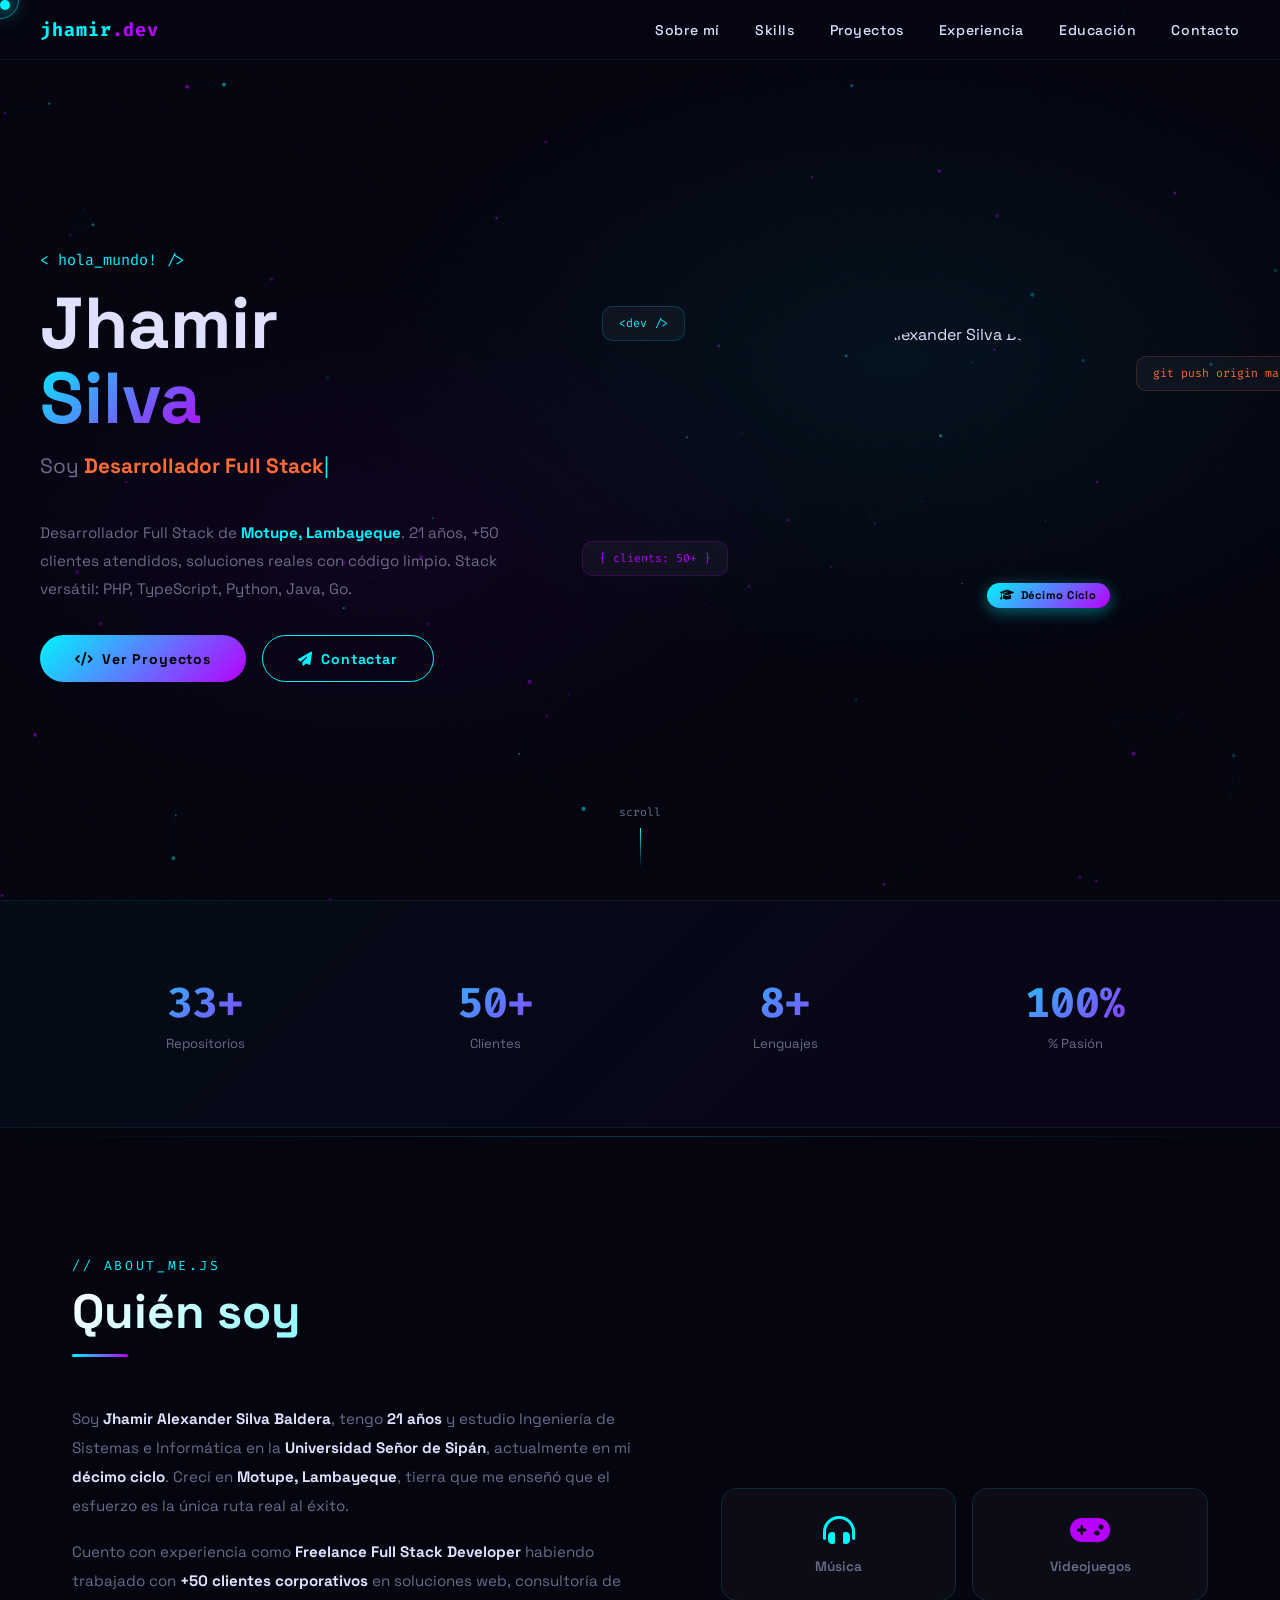
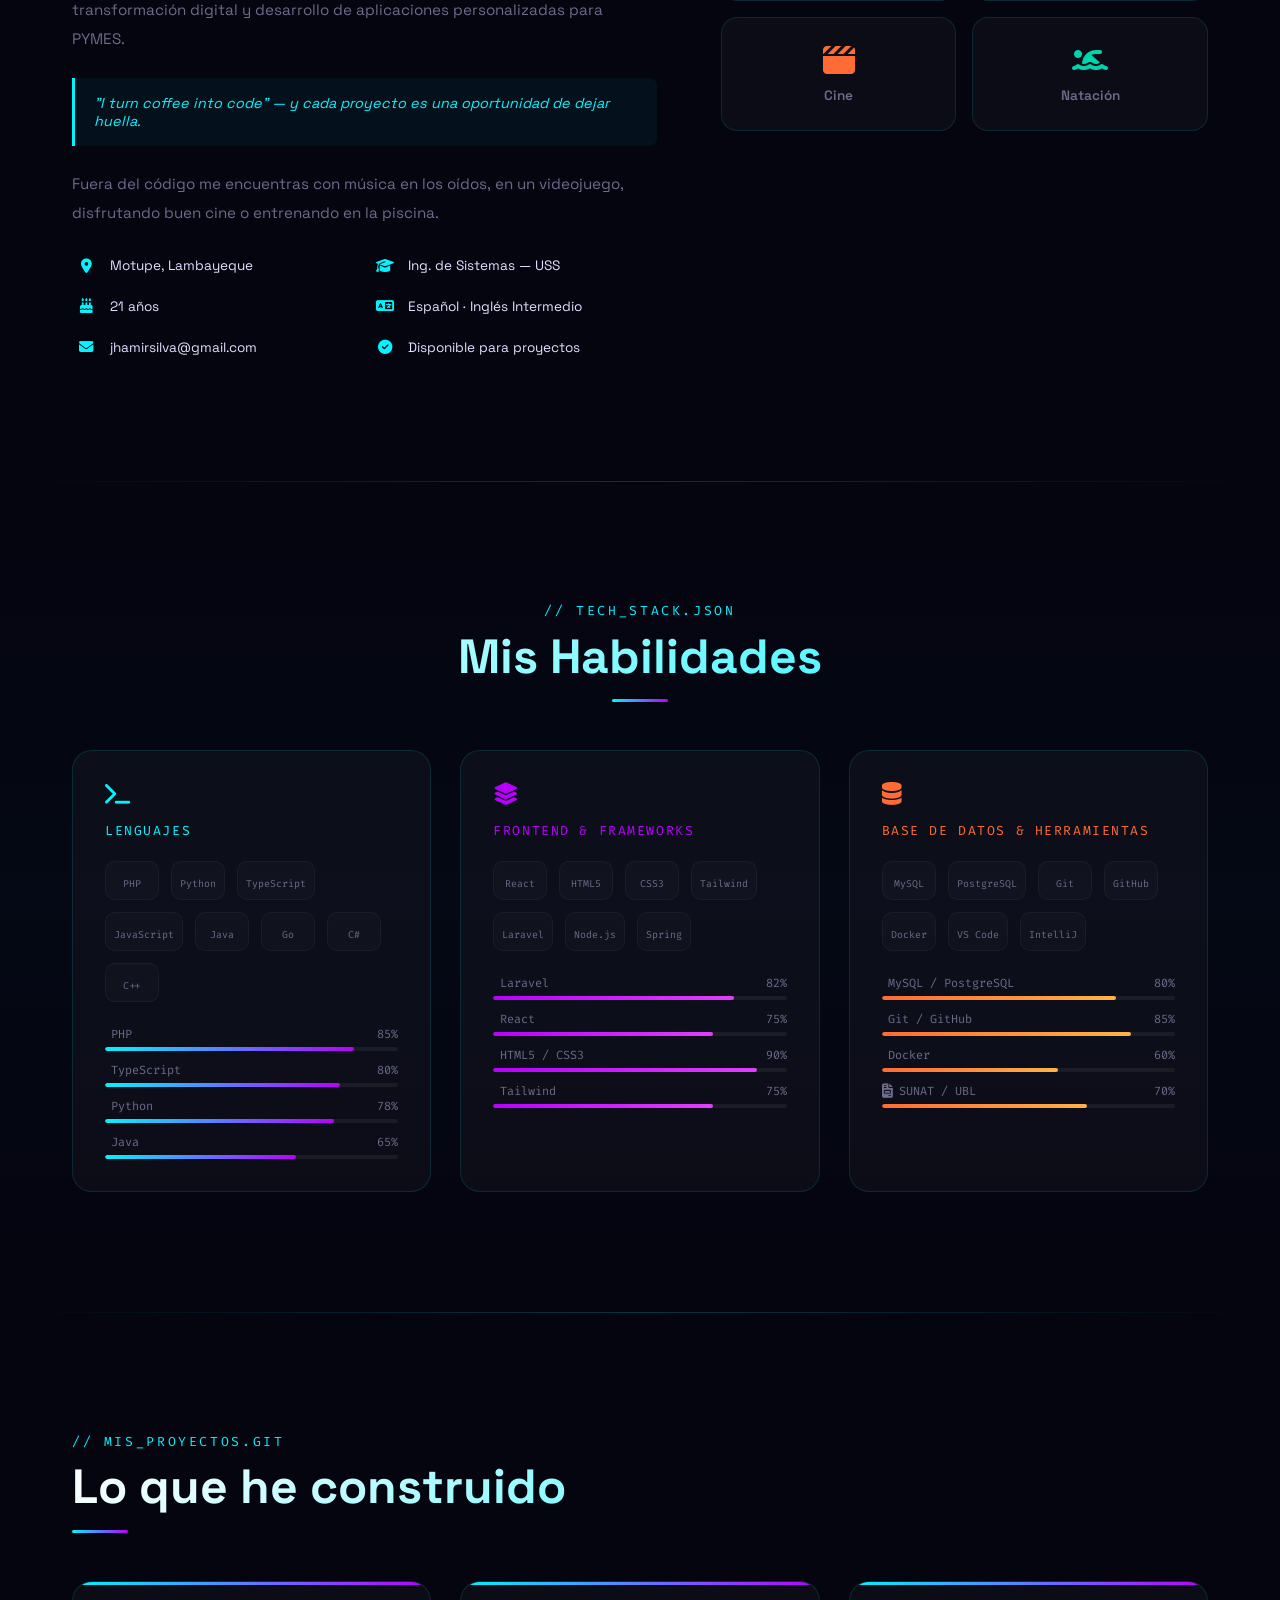
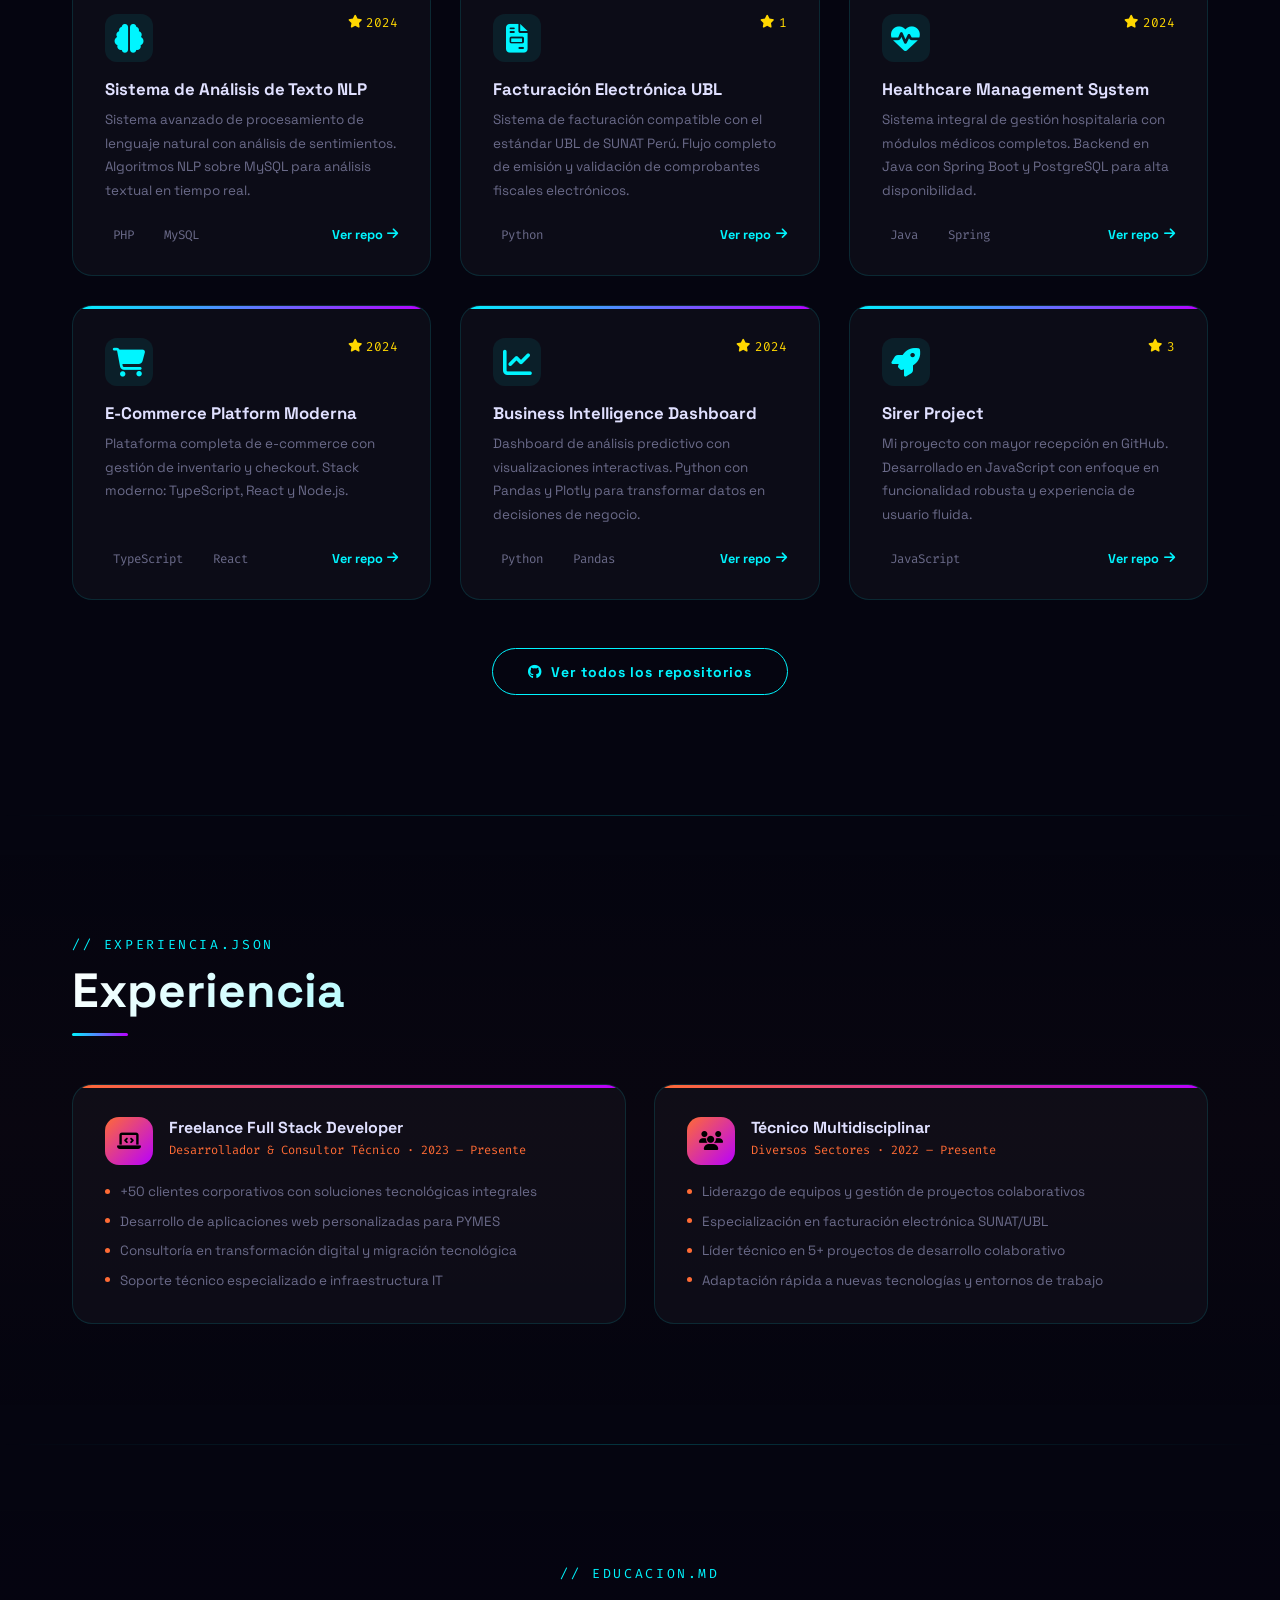
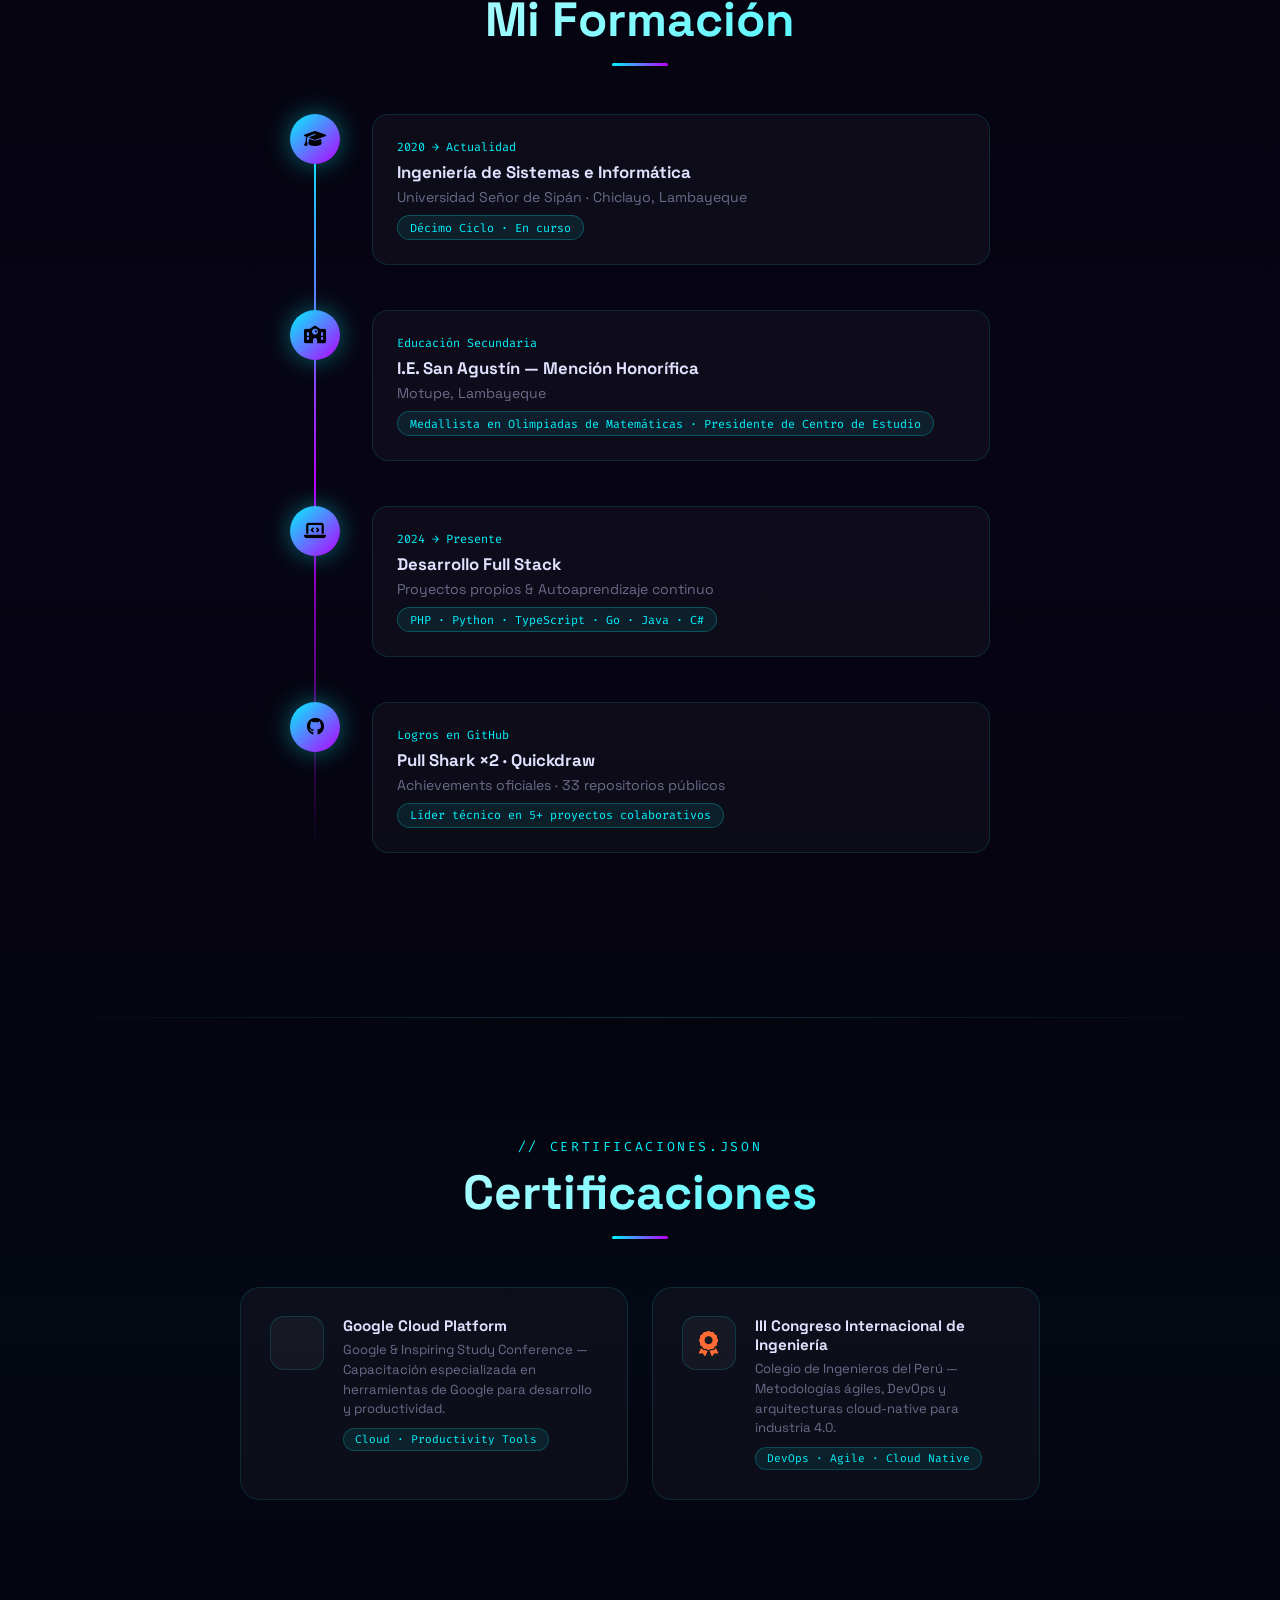
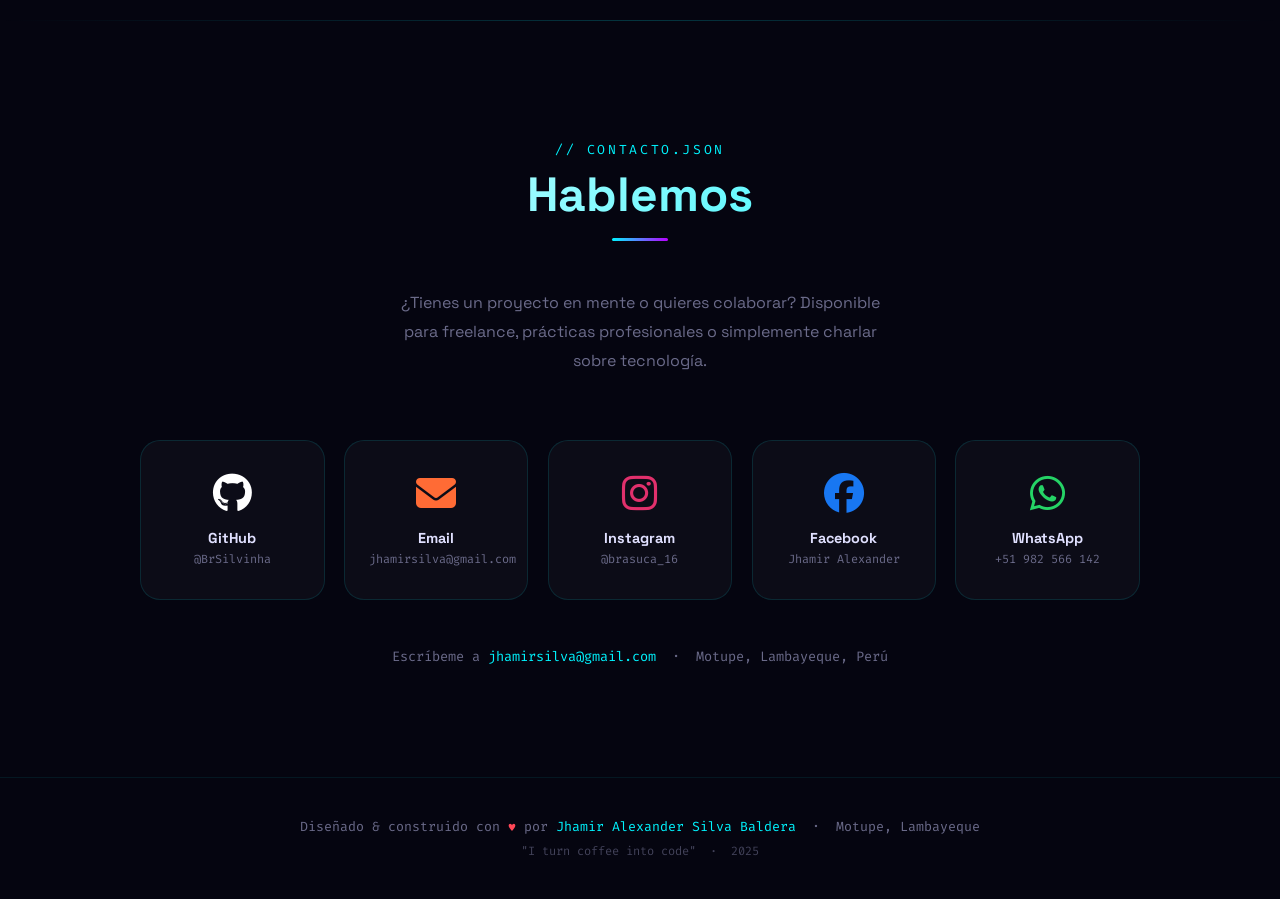
==== index.html @ 8f4b06fd "first commit" ====
<!DOCTYPE html>
<html lang="es">
<head>
    <meta charset="UTF-8">
    <meta name="viewport" content="width=device-width, initial-scale=1.0">
    <meta name="description" content="Jhamir Alexander Silva Baldera — Desarrollador Full Stack desde Motupe, Lambayeque, Perú">
    <meta name="author"      content="Jhamir Alexander Silva Baldera">
    <title>Jhamir Silva | Dev Portfolio</title>

    <!-- Fonts -->
    <link href="https://fonts.googleapis.com/css2?family=Fira+Code:wght@300;400;500;600;700&family=Space+Grotesk:wght@300;400;500;600;700&display=swap" rel="stylesheet">

    <!-- Icons -->
    <link rel="stylesheet" href="https://cdnjs.cloudflare.com/ajax/libs/font-awesome/6.5.1/css/all.min.css">
    <link rel="stylesheet" href="https://cdn.jsdelivr.net/gh/devicons/devicon@latest/devicon.min.css">

    <!-- Styles -->
    <link rel="stylesheet" href="css/variables.css">
    <link rel="stylesheet" href="css/animations.css">
    <link rel="stylesheet" href="css/base.css">
    <link rel="stylesheet" href="css/nav.css">
    <link rel="stylesheet" href="css/hero.css">
    <link rel="stylesheet" href="css/about.css">
    <link rel="stylesheet" href="css/skills.css">
    <link rel="stylesheet" href="css/projects.css">
    <link rel="stylesheet" href="css/education.css">
    <link rel="stylesheet" href="css/certifications.css">
    <link rel="stylesheet" href="css/contact.css">
</head>
<body>

    <!-- PRELOADER -->
    <div id="preloader">
        <div class="preloader-logo">&lt;JS/&gt;</div>
        <div class="preloader-bar-wrap"><div class="preloader-bar"></div></div>
        <div class="preloader-text">cargando portfolio...</div>
    </div>

    <button id="back-to-top" title="Volver arriba">
        <i class="fas fa-chevron-up"></i>
    </button>

    <div class="cursor"          id="cursor"></div>
    <div class="cursor-follower" id="cursor-follower"></div>
    <canvas id="particles-canvas"></canvas>

    <!-- NAVIGATION -->
    <nav id="navbar">
        <a href="#hero" class="nav-logo">jhamir<span>.dev</span></a>
        <ul class="nav-links" id="nav-links">
            <li><a href="#about">Sobre mí</a></li>
            <li><a href="#skills">Skills</a></li>
            <li><a href="#projects">Proyectos</a></li>
            <li><a href="#experience">Experiencia</a></li>
            <li><a href="#education">Educación</a></li>
            <li><a href="#contact">Contacto</a></li>
        </ul>
        <div class="hamburger" id="hamburger">
            <span></span><span></span><span></span>
        </div>
    </nav>

    <!-- HERO -->
    <section id="hero">
        <div class="hero-content">

            <div class="hero-text">
                <p class="hero-greeting">&lt; hola_mundo! /&gt;</p>
                <h1 class="hero-name">
                    Jhamir<br>
                    <span class="highlight glitch">Silva</span>
                </h1>
                <p class="hero-role">
                    Soy <span class="typed-text" id="typed"></span><span class="cursor-blink">|</span>
                </p>
                <p class="hero-bio">
                    Desarrollador Full Stack de <strong style="color:var(--primary)">Motupe, Lambayeque</strong>.
                    21 años, +50 clientes atendidos, soluciones reales con código limpio.
                    Stack versátil: PHP, TypeScript, Python, Java, Go.
                </p>
                <div class="hero-cta">
                    <a href="#projects" class="btn-primary">
                        <i class="fas fa-code"></i> Ver Proyectos
                    </a>
                    <a href="#contact" class="btn-outline">
                        <i class="fas fa-paper-plane"></i> Contactar
                    </a>
                </div>
            </div>

            <!-- Avatar — ring spins, photo DOES NOT rotate -->
            <div class="hero-visual">
                <div class="float-card">&lt;dev /&gt;</div>
                <div class="float-card">{ clients: 50+ }</div>
                <div class="float-card">git push origin main</div>

                <div class="avatar-container">
                    <!-- Ring only — spins independently -->
                    <div class="avatar-spin-ring"></div>
                    <!-- Photo wrapper — sibling, does NOT spin -->
                    <div class="avatar-photo-wrap">
                        <img
                            class="avatar-img"
                            src="https://avatars.githubusercontent.com/u/172061765?v=4"
                            alt="Jhamir Alexander Silva Baldera"
                        >
                    </div>
                    <!-- Badge — sibling, does NOT spin -->
                    <div class="avatar-badge">
                        <i class="fas fa-graduation-cap"></i> Décimo Ciclo
                    </div>
                </div>
            </div>
        </div>

        <div class="scroll-indicator">
            <span>scroll</span>
            <div class="scroll-line"></div>
        </div>
    </section>

    <!-- STATS -->
    <div class="stats-section">
        <div class="container">
            <div class="stats-grid">
                <div class="stat-item">
                    <div class="stat-number" data-target="33">0</div>
                    <div class="stat-label">Repositorios</div>
                </div>
                <div class="stat-item">
                    <div class="stat-number" data-target="50">0</div>
                    <div class="stat-label">Clientes</div>
                </div>
                <div class="stat-item">
                    <div class="stat-number" data-target="8">0</div>
                    <div class="stat-label">Lenguajes</div>
                </div>
                <div class="stat-item">
                    <div class="stat-number" data-target="100">0</div>
                    <div class="stat-label">% Pasión</div>
                </div>
            </div>
        </div>
    </div>

    <div class="section-divider"></div>

    <!-- ABOUT -->
    <section id="about">
        <div class="container">
            <div class="about-grid">

                <div class="reveal">
                    <p class="section-tag">// about_me.js</p>
                    <h2 class="section-title">Quién soy</h2>
                    <div class="section-line"></div>

                    <div class="about-text">
                        <p>
                            Soy <strong>Jhamir Alexander Silva Baldera</strong>, tengo <strong>21 años</strong>
                            y estudio Ingeniería de Sistemas e Informática en la
                            <strong>Universidad Señor de Sipán</strong>, actualmente en mi <strong>décimo ciclo</strong>.
                            Crecí en <strong>Motupe, Lambayeque</strong>, tierra que me enseñó que el esfuerzo
                            es la única ruta real al éxito.
                        </p>
                        <p>
                            Cuento con experiencia como <strong>Freelance Full Stack Developer</strong> habiendo
                            trabajado con <strong>+50 clientes corporativos</strong> en soluciones web, consultoría
                            de transformación digital y desarrollo de aplicaciones personalizadas para PYMES.
                        </p>
                        <div class="quote">
                            "I turn coffee into code" — y cada proyecto es una oportunidad de dejar huella.
                        </div>
                        <p>
                            Fuera del código me encuentras con música en los oídos, en un videojuego,
                            disfrutando buen cine o entrenando en la piscina.
                        </p>
                    </div>

                    <div class="about-info">
                        <div class="info-item">
                            <span class="info-icon"><i class="fas fa-location-dot"></i></span>
                            <span class="info-value">Motupe, Lambayeque</span>
                        </div>
                        <div class="info-item">
                            <span class="info-icon"><i class="fas fa-graduation-cap"></i></span>
                            <span class="info-value">Ing. de Sistemas — USS</span>
                        </div>
                        <div class="info-item">
                            <span class="info-icon"><i class="fas fa-cake-candles"></i></span>
                            <span class="info-value">21 años</span>
                        </div>
                        <div class="info-item">
                            <span class="info-icon"><i class="fas fa-language"></i></span>
                            <span class="info-value">Español · Inglés Intermedio</span>
                        </div>
                        <div class="info-item">
                            <span class="info-icon"><i class="fas fa-envelope"></i></span>
                            <span class="info-value">jhamirsilva@gmail.com</span>
                        </div>
                        <div class="info-item">
                            <span class="info-icon"><i class="fas fa-circle-check"></i></span>
                            <span class="info-value">Disponible para proyectos</span>
                        </div>
                    </div>
                </div>

                <div class="reveal">
                    <div class="interests-grid">
                        <div class="interest-card">
                            <i class="fas fa-headphones-simple interest-icon"></i>
                            <div class="interest-name">Música</div>
                        </div>
                        <div class="interest-card">
                            <i class="fas fa-gamepad interest-icon"></i>
                            <div class="interest-name">Videojuegos</div>
                        </div>
                        <div class="interest-card">
                            <i class="fas fa-clapperboard interest-icon"></i>
                            <div class="interest-name">Cine</div>
                        </div>
                        <div class="interest-card">
                            <i class="fas fa-person-swimming interest-icon"></i>
                            <div class="interest-name">Natación</div>
                        </div>
                    </div>
                </div>

            </div>
        </div>
    </section>

    <div class="section-divider"></div>

    <!-- SKILLS -->
    <section id="skills">
        <div class="container">
            <div class="skills-header reveal">
                <p class="section-tag">// tech_stack.json</p>
                <h2 class="section-title">Mis Habilidades</h2>
                <div class="section-line centered"></div>
            </div>

            <div class="skills-categories">

                <div class="skill-category reveal">
                    <i class="fas fa-terminal skill-cat-icon"></i>
                    <div class="skill-cat-title">Lenguajes</div>
                    <div class="skill-icons">
                        <div class="skill-icon-item">
                            <i class="devicon-php-plain colored"></i>
                            <span class="skill-icon-label">PHP</span>
                        </div>
                        <div class="skill-icon-item">
                            <i class="devicon-python-plain colored"></i>
                            <span class="skill-icon-label">Python</span>
                        </div>
                        <div class="skill-icon-item">
                            <i class="devicon-typescript-plain colored"></i>
                            <span class="skill-icon-label">TypeScript</span>
                        </div>
                        <div class="skill-icon-item">
                            <i class="devicon-javascript-plain colored"></i>
                            <span class="skill-icon-label">JavaScript</span>
                        </div>
                        <div class="skill-icon-item">
                            <i class="devicon-java-plain colored"></i>
                            <span class="skill-icon-label">Java</span>
                        </div>
                        <div class="skill-icon-item">
                            <i class="devicon-go-plain colored"></i>
                            <span class="skill-icon-label">Go</span>
                        </div>
                        <div class="skill-icon-item">
                            <i class="devicon-csharp-plain colored"></i>
                            <span class="skill-icon-label">C#</span>
                        </div>
                        <div class="skill-icon-item">
                            <i class="devicon-cplusplus-plain colored"></i>
                            <span class="skill-icon-label">C++</span>
                        </div>
                    </div>
                    <div class="skill-bar-wrap">
                        <div class="skill-bar-item">
                            <div class="skill-bar-label">
                                <span class="bar-name"><i class="devicon-php-plain colored"></i> PHP</span>
                                <span>85%</span>
                            </div>
                            <div class="skill-bar-track"><div class="skill-bar-fill" data-w="85%"></div></div>
                        </div>
                        <div class="skill-bar-item">
                            <div class="skill-bar-label">
                                <span class="bar-name"><i class="devicon-typescript-plain colored"></i> TypeScript</span>
                                <span>80%</span>
                            </div>
                            <div class="skill-bar-track"><div class="skill-bar-fill" data-w="80%"></div></div>
                        </div>
                        <div class="skill-bar-item">
                            <div class="skill-bar-label">
                                <span class="bar-name"><i class="devicon-python-plain colored"></i> Python</span>
                                <span>78%</span>
                            </div>
                            <div class="skill-bar-track"><div class="skill-bar-fill" data-w="78%"></div></div>
                        </div>
                        <div class="skill-bar-item">
                            <div class="skill-bar-label">
                                <span class="bar-name"><i class="devicon-java-plain colored"></i> Java</span>
                                <span>65%</span>
                            </div>
                            <div class="skill-bar-track"><div class="skill-bar-fill" data-w="65%"></div></div>
                        </div>
                    </div>
                </div>

                <div class="skill-category reveal">
                    <i class="fas fa-layer-group skill-cat-icon"></i>
                    <div class="skill-cat-title">Frontend &amp; Frameworks</div>
                    <div class="skill-icons">
                        <div class="skill-icon-item">
                            <i class="devicon-react-original colored"></i>
                            <span class="skill-icon-label">React</span>
                        </div>
                        <div class="skill-icon-item">
                            <i class="devicon-html5-plain colored"></i>
                            <span class="skill-icon-label">HTML5</span>
                        </div>
                        <div class="skill-icon-item">
                            <i class="devicon-css3-plain colored"></i>
                            <span class="skill-icon-label">CSS3</span>
                        </div>
                        <div class="skill-icon-item">
                            <i class="devicon-tailwindcss-plain colored"></i>
                            <span class="skill-icon-label">Tailwind</span>
                        </div>
                        <div class="skill-icon-item">
                            <i class="devicon-laravel-plain colored"></i>
                            <span class="skill-icon-label">Laravel</span>
                        </div>
                        <div class="skill-icon-item">
                            <i class="devicon-nodejs-plain colored"></i>
                            <span class="skill-icon-label">Node.js</span>
                        </div>
                        <div class="skill-icon-item">
                            <i class="devicon-spring-plain colored"></i>
                            <span class="skill-icon-label">Spring</span>
                        </div>
                    </div>
                    <div class="skill-bar-wrap">
                        <div class="skill-bar-item">
                            <div class="skill-bar-label">
                                <span class="bar-name"><i class="devicon-laravel-plain colored"></i> Laravel</span>
                                <span>82%</span>
                            </div>
                            <div class="skill-bar-track"><div class="skill-bar-fill" data-w="82%"></div></div>
                        </div>
                        <div class="skill-bar-item">
                            <div class="skill-bar-label">
                                <span class="bar-name"><i class="devicon-react-original colored"></i> React</span>
                                <span>75%</span>
                            </div>
                            <div class="skill-bar-track"><div class="skill-bar-fill" data-w="75%"></div></div>
                        </div>
                        <div class="skill-bar-item">
                            <div class="skill-bar-label">
                                <span class="bar-name"><i class="devicon-html5-plain colored"></i> HTML5 / CSS3</span>
                                <span>90%</span>
                            </div>
                            <div class="skill-bar-track"><div class="skill-bar-fill" data-w="90%"></div></div>
                        </div>
                        <div class="skill-bar-item">
                            <div class="skill-bar-label">
                                <span class="bar-name"><i class="devicon-tailwindcss-plain colored"></i> Tailwind</span>
                                <span>75%</span>
                            </div>
                            <div class="skill-bar-track"><div class="skill-bar-fill" data-w="75%"></div></div>
                        </div>
                    </div>
                </div>

                <div class="skill-category reveal">
                    <i class="fas fa-database skill-cat-icon"></i>
                    <div class="skill-cat-title">Base de Datos &amp; Herramientas</div>
                    <div class="skill-icons">
                        <div class="skill-icon-item">
                            <i class="devicon-mysql-plain colored"></i>
                            <span class="skill-icon-label">MySQL</span>
                        </div>
                        <div class="skill-icon-item">
                            <i class="devicon-postgresql-plain colored"></i>
                            <span class="skill-icon-label">PostgreSQL</span>
                        </div>
                        <div class="skill-icon-item">
                            <i class="devicon-git-plain colored"></i>
                            <span class="skill-icon-label">Git</span>
                        </div>
                        <div class="skill-icon-item">
                            <i class="devicon-github-original colored"></i>
                            <span class="skill-icon-label">GitHub</span>
                        </div>
                        <div class="skill-icon-item">
                            <i class="devicon-docker-plain colored"></i>
                            <span class="skill-icon-label">Docker</span>
                        </div>
                        <div class="skill-icon-item">
                            <i class="devicon-vscode-plain colored"></i>
                            <span class="skill-icon-label">VS Code</span>
                        </div>
                        <div class="skill-icon-item">
                            <i class="devicon-intellij-plain colored"></i>
                            <span class="skill-icon-label">IntelliJ</span>
                        </div>
                    </div>
                    <div class="skill-bar-wrap">
                        <div class="skill-bar-item">
                            <div class="skill-bar-label">
                                <span class="bar-name"><i class="devicon-mysql-plain colored"></i> MySQL / PostgreSQL</span>
                                <span>80%</span>
                            </div>
                            <div class="skill-bar-track"><div class="skill-bar-fill" data-w="80%"></div></div>
                        </div>
                        <div class="skill-bar-item">
                            <div class="skill-bar-label">
                                <span class="bar-name"><i class="devicon-git-plain colored"></i> Git / GitHub</span>
                                <span>85%</span>
                            </div>
                            <div class="skill-bar-track"><div class="skill-bar-fill" data-w="85%"></div></div>
                        </div>
                        <div class="skill-bar-item">
                            <div class="skill-bar-label">
                                <span class="bar-name"><i class="devicon-docker-plain colored"></i> Docker</span>
                                <span>60%</span>
                            </div>
                            <div class="skill-bar-track"><div class="skill-bar-fill" data-w="60%"></div></div>
                        </div>
                        <div class="skill-bar-item">
                            <div class="skill-bar-label">
                                <span class="bar-name"><i class="fas fa-file-invoice"></i> SUNAT / UBL</span>
                                <span>70%</span>
                            </div>
                            <div class="skill-bar-track"><div class="skill-bar-fill" data-w="70%"></div></div>
                        </div>
                    </div>
                </div>

            </div>
        </div>
    </section>

    <div class="section-divider"></div>

    <!-- PROJECTS -->
    <section id="projects">
        <div class="container">
            <div class="reveal">
                <p class="section-tag">// mis_proyectos.git</p>
                <h2 class="section-title">Lo que he construido</h2>
                <div class="section-line"></div>
            </div>

            <div class="projects-grid">

                <div class="project-card reveal">
                    <div class="project-header">
                        <div class="project-icon"><i class="fas fa-brain"></i></div>
                        <span class="project-stars"><i class="fas fa-star"></i> 2024</span>
                    </div>
                    <h3 class="project-name">Sistema de Análisis de Texto NLP</h3>
                    <p class="project-desc">
                        Sistema avanzado de procesamiento de lenguaje natural con análisis de sentimientos.
                        Algoritmos NLP sobre MySQL para análisis textual en tiempo real.
                    </p>
                    <div class="project-footer">
                        <span class="project-lang">
                            <i class="devicon-php-plain colored"></i> PHP &nbsp;
                            <i class="devicon-mysql-plain colored"></i> MySQL
                        </span>
                        <a href="https://github.com/BrSilvinha" target="_blank" class="project-link">
                            Ver repo <i class="fas fa-arrow-right"></i>
                        </a>
                    </div>
                </div>

                <div class="project-card reveal">
                    <div class="project-header">
                        <div class="project-icon"><i class="fas fa-file-invoice"></i></div>
                        <span class="project-stars"><i class="fas fa-star"></i> 1</span>
                    </div>
                    <h3 class="project-name">Facturación Electrónica UBL</h3>
                    <p class="project-desc">
                        Sistema de facturación compatible con el estándar UBL de SUNAT Perú.
                        Flujo completo de emisión y validación de comprobantes fiscales electrónicos.
                    </p>
                    <div class="project-footer">
                        <span class="project-lang">
                            <i class="devicon-python-plain colored"></i> Python
                        </span>
                        <a href="https://github.com/BrSilvinha/facturacion_electronica_ubl" target="_blank" class="project-link">
                            Ver repo <i class="fas fa-arrow-right"></i>
                        </a>
                    </div>
                </div>

                <div class="project-card reveal">
                    <div class="project-header">
                        <div class="project-icon"><i class="fas fa-heart-pulse"></i></div>
                        <span class="project-stars"><i class="fas fa-star"></i> 2024</span>
                    </div>
                    <h3 class="project-name">Healthcare Management System</h3>
                    <p class="project-desc">
                        Sistema integral de gestión hospitalaria con módulos médicos completos.
                        Backend en Java con Spring Boot y PostgreSQL para alta disponibilidad.
                    </p>
                    <div class="project-footer">
                        <span class="project-lang">
                            <i class="devicon-java-plain colored"></i> Java &nbsp;
                            <i class="devicon-spring-plain colored"></i> Spring
                        </span>
                        <a href="https://github.com/BrSilvinha" target="_blank" class="project-link">
                            Ver repo <i class="fas fa-arrow-right"></i>
                        </a>
                    </div>
                </div>

                <div class="project-card reveal">
                    <div class="project-header">
                        <div class="project-icon"><i class="fas fa-cart-shopping"></i></div>
                        <span class="project-stars"><i class="fas fa-star"></i> 2024</span>
                    </div>
                    <h3 class="project-name">E-Commerce Platform Moderna</h3>
                    <p class="project-desc">
                        Plataforma completa de e-commerce con gestión de inventario y checkout.
                        Stack moderno: TypeScript, React y Node.js.
                    </p>
                    <div class="project-footer">
                        <span class="project-lang">
                            <i class="devicon-typescript-plain colored"></i> TypeScript &nbsp;
                            <i class="devicon-react-original colored"></i> React
                        </span>
                        <a href="https://github.com/BrSilvinha" target="_blank" class="project-link">
                            Ver repo <i class="fas fa-arrow-right"></i>
                        </a>
                    </div>
                </div>

                <div class="project-card reveal">
                    <div class="project-header">
                        <div class="project-icon"><i class="fas fa-chart-line"></i></div>
                        <span class="project-stars"><i class="fas fa-star"></i> 2024</span>
                    </div>
                    <h3 class="project-name">Business Intelligence Dashboard</h3>
                    <p class="project-desc">
                        Dashboard de análisis predictivo con visualizaciones interactivas.
                        Python con Pandas y Plotly para transformar datos en decisiones de negocio.
                    </p>
                    <div class="project-footer">
                        <span class="project-lang">
                            <i class="devicon-python-plain colored"></i> Python &nbsp;
                            <i class="devicon-pandas-plain colored"></i> Pandas
                        </span>
                        <a href="https://github.com/BrSilvinha" target="_blank" class="project-link">
                            Ver repo <i class="fas fa-arrow-right"></i>
                        </a>
                    </div>
                </div>

                <div class="project-card reveal">
                    <div class="project-header">
                        <div class="project-icon"><i class="fas fa-rocket"></i></div>
                        <span class="project-stars"><i class="fas fa-star"></i> 3</span>
                    </div>
                    <h3 class="project-name">Sirer Project</h3>
                    <p class="project-desc">
                        Mi proyecto con mayor recepción en GitHub.
                        Desarrollado en JavaScript con enfoque en funcionalidad robusta
                        y experiencia de usuario fluida.
                    </p>
                    <div class="project-footer">
                        <span class="project-lang">
                            <i class="devicon-javascript-plain colored"></i> JavaScript
                        </span>
                        <a href="https://github.com/BrSilvinha/sirer-project" target="_blank" class="project-link">
                            Ver repo <i class="fas fa-arrow-right"></i>
                        </a>
                    </div>
                </div>

            </div>

            <div class="projects-footer reveal">
                <a href="https://github.com/BrSilvinha" target="_blank" class="btn-outline">
                    <i class="fab fa-github"></i> Ver todos los repositorios
                </a>
            </div>
        </div>
    </section>

    <div class="section-divider"></div>

    <!-- EXPERIENCE -->
    <section id="experience">
        <div class="container">
            <div class="reveal">
                <p class="section-tag">// experiencia.json</p>
                <h2 class="section-title">Experiencia</h2>
                <div class="section-line"></div>
            </div>

            <div class="experience-grid">

                <div class="exp-card reveal">
                    <div class="exp-header">
                        <div class="exp-icon"><i class="fas fa-laptop-code"></i></div>
                        <div>
                            <div class="exp-title">Freelance Full Stack Developer</div>
                            <div class="exp-subtitle">Desarrollador &amp; Consultor Técnico &middot; 2023 – Presente</div>
                        </div>
                    </div>
                    <ul class="exp-list">
                        <li>+50 clientes corporativos con soluciones tecnológicas integrales</li>
                        <li>Desarrollo de aplicaciones web personalizadas para PYMES</li>
                        <li>Consultoría en transformación digital y migración tecnológica</li>
                        <li>Soporte técnico especializado e infraestructura IT</li>
                    </ul>
                </div>

                <div class="exp-card reveal">
                    <div class="exp-header">
                        <div class="exp-icon"><i class="fas fa-users"></i></div>
                        <div>
                            <div class="exp-title">Técnico Multidisciplinar</div>
                            <div class="exp-subtitle">Diversos Sectores &middot; 2022 – Presente</div>
                        </div>
                    </div>
                    <ul class="exp-list">
                        <li>Liderazgo de equipos y gestión de proyectos colaborativos</li>
                        <li>Especialización en facturación electrónica SUNAT/UBL</li>
                        <li>Líder técnico en 5+ proyectos de desarrollo colaborativo</li>
                        <li>Adaptación rápida a nuevas tecnologías y entornos de trabajo</li>
                    </ul>
                </div>

            </div>
        </div>
    </section>

    <div class="section-divider"></div>

    <!-- EDUCATION -->
    <section id="education">
        <div class="container">
            <div class="reveal" style="text-align: center;">
                <p class="section-tag">// educacion.md</p>
                <h2 class="section-title">Mi Formación</h2>
                <div class="section-line centered"></div>
            </div>

            <div class="education-timeline">

                <div class="edu-item reveal">
                    <div class="edu-dot"><i class="fas fa-graduation-cap"></i></div>
                    <div class="edu-content">
                        <div class="edu-period">2020 &rarr; Actualidad</div>
                        <h3 class="edu-title">Ingeniería de Sistemas e Informática</h3>
                        <div class="edu-institution">Universidad Señor de Sipán &middot; Chiclayo, Lambayeque</div>
                        <span class="edu-badge">Décimo Ciclo &middot; En curso</span>
                    </div>
                </div>

                <div class="edu-item reveal">
                    <div class="edu-dot"><i class="fas fa-school"></i></div>
                    <div class="edu-content">
                        <div class="edu-period">Educación Secundaria</div>
                        <h3 class="edu-title">I.E. San Agustín — Mención Honorífica</h3>
                        <div class="edu-institution">Motupe, Lambayeque</div>
                        <span class="edu-badge">Medallista en Olimpiadas de Matemáticas &middot; Presidente de Centro de Estudio</span>
                    </div>
                </div>

                <div class="edu-item reveal">
                    <div class="edu-dot"><i class="fas fa-laptop-code"></i></div>
                    <div class="edu-content">
                        <div class="edu-period">2024 &rarr; Presente</div>
                        <h3 class="edu-title">Desarrollo Full Stack</h3>
                        <div class="edu-institution">Proyectos propios &amp; Autoaprendizaje continuo</div>
                        <span class="edu-badge">PHP &middot; Python &middot; TypeScript &middot; Go &middot; Java &middot; C#</span>
                    </div>
                </div>

                <div class="edu-item reveal">
                    <div class="edu-dot"><i class="fab fa-github"></i></div>
                    <div class="edu-content">
                        <div class="edu-period">Logros en GitHub</div>
                        <h3 class="edu-title">Pull Shark &times;2 &middot; Quickdraw</h3>
                        <div class="edu-institution">Achievements oficiales &middot; 33 repositorios públicos</div>
                        <span class="edu-badge">Líder técnico en 5+ proyectos colaborativos</span>
                    </div>
                </div>

            </div>
        </div>
    </section>

    <div class="section-divider"></div>

    <!-- CERTIFICATIONS -->
    <section id="certifications">
        <div class="container">
            <div class="reveal" style="text-align: center;">
                <p class="section-tag">// certificaciones.json</p>
                <h2 class="section-title">Certificaciones</h2>
                <div class="section-line centered"></div>
            </div>

            <div class="certs-grid">

                <div class="cert-card reveal">
                    <div class="cert-logo">
                        <i class="devicon-google-plain colored"></i>
                    </div>
                    <div class="cert-info">
                        <h3>Google Cloud Platform</h3>
                        <p>Google &amp; Inspiring Study Conference — Capacitación especializada en herramientas de Google para desarrollo y productividad.</p>
                        <span class="cert-tag">Cloud &middot; Productivity Tools</span>
                    </div>
                </div>

                <div class="cert-card reveal">
                    <div class="cert-logo">
                        <i class="fas fa-award" style="color: var(--accent); font-size: 1.6rem;"></i>
                    </div>
                    <div class="cert-info">
                        <h3>III Congreso Internacional de Ingeniería</h3>
                        <p>Colegio de Ingenieros del Perú — Metodologías ágiles, DevOps y arquitecturas cloud-native para industria 4.0.</p>
                        <span class="cert-tag">DevOps &middot; Agile &middot; Cloud Native</span>
                    </div>
                </div>

            </div>
        </div>
    </section>

    <div class="section-divider"></div>

    <!-- CONTACT -->
    <section id="contact">
        <div class="container">
            <div class="contact-header reveal">
                <p class="section-tag">// contacto.json</p>
                <h2 class="section-title">Hablemos</h2>
                <div class="section-line centered"></div>
                <p class="contact-intro">
                    ¿Tienes un proyecto en mente o quieres colaborar?
                    Disponible para freelance, prácticas profesionales
                    o simplemente charlar sobre tecnología.
                </p>
            </div>

            <div class="social-grid">
                <a href="https://github.com/BrSilvinha" target="_blank" class="social-card github reveal">
                    <i class="fab fa-github social-icon"></i>
                    <div class="social-name">GitHub</div>
                    <div class="social-handle">@BrSilvinha</div>
                </a>

                <a href="mailto:jhamirsilva@gmail.com" class="social-card email reveal">
                    <i class="fas fa-envelope social-icon"></i>
                    <div class="social-name">Email</div>
                    <div class="social-handle">jhamirsilva@gmail.com</div>
                </a>

                <a href="https://www.instagram.com/brasuca_16/" target="_blank" class="social-card instagram reveal">
                    <i class="fab fa-instagram social-icon"></i>
                    <div class="social-name">Instagram</div>
                    <div class="social-handle">@brasuca_16</div>
                </a>

                <a href="https://www.facebook.com/jhamiralexander.silvabaldera.7" target="_blank" class="social-card facebook reveal">
                    <i class="fab fa-facebook social-icon"></i>
                    <div class="social-name">Facebook</div>
                    <div class="social-handle">Jhamir Alexander</div>
                </a>

                <a href="https://wa.me/51982566142" target="_blank" class="social-card whatsapp reveal">
                    <i class="fab fa-whatsapp social-icon"></i>
                    <div class="social-name">WhatsApp</div>
                    <div class="social-handle">+51 982 566 142</div>
                </a>
            </div>

            <div class="contact-email reveal">
                Escríbeme a
                <a href="mailto:jhamirsilva@gmail.com">jhamirsilva@gmail.com</a>
                &nbsp;&middot;&nbsp; Motupe, Lambayeque, Perú
            </div>
        </div>
    </section>

    <!-- FOOTER -->
    <footer>
        <p>
            Diseñado &amp; construido con <span class="heart">&#9829;</span> por
            <span class="accent">Jhamir Alexander Silva Baldera</span>
            &nbsp;&middot;&nbsp; Motupe, Lambayeque
        </p>
        <p style="margin-top: 0.5rem; font-size: 0.75rem; opacity: 0.6;">
            "I turn coffee into code" &nbsp;&middot;&nbsp; 2025
        </p>
    </footer>

    <script type="module" src="js/main.js"></script>
</body>
</html>
---- css/variables.css ----
/* ============================================================
   VARIABLES — Design tokens for the entire portfolio
   ============================================================ */
:root {
    /* Colors */
    --bg:           #050510;
    --bg2:          #0a0a1f;
    --card:         rgba(255, 255, 255, 0.03);
    --card-border:  rgba(0, 245, 255, 0.12);
    --primary:      #00f5ff;
    --secondary:    #b800ff;
    --accent:       #ff6b35;
    --text:         #e0e0ff;
    --muted:        #6b6b8a;

    /* Typography */
    --font-mono:    'Fira Code', monospace;
    --font-sans:    'Space Grotesk', sans-serif;

    /* Spacing */
    --section-pad:  7rem;
    --container:    1200px;

    /* Transitions */
    --ease-bounce:  cubic-bezier(.175, .885, .32, 1.275);
    --ease-smooth:  cubic-bezier(.4, 0, .2, 1);
}
---- css/animations.css ----
/* ============================================================
   ANIMATIONS — All @keyframes
   ============================================================ */

@keyframes fadeInUp {
    from { opacity: 0; transform: translateY(30px); }
    to   { opacity: 1; transform: translateY(0); }
}

@keyframes fadeIn {
    from { opacity: 0; }
    to   { opacity: 1; }
}

@keyframes blink {
    0%, 100% { opacity: 1; }
    50%       { opacity: 0; }
}

@keyframes spin {
    from { transform: rotate(0deg); }
    to   { transform: rotate(360deg); }
}

@keyframes float {
    0%, 100% { transform: translateY(0); }
    50%       { transform: translateY(-12px); }
}

@keyframes glowPulse {
    0%, 100% { box-shadow: 0 0 25px rgba(0, 245, 255, 0.25); }
    50%       { box-shadow: 0 0 55px rgba(0, 245, 255, 0.55), 0 0 100px rgba(0, 245, 255, 0.2); }
}

@keyframes scrollAnim {
    0%   { transform: scaleY(0); transform-origin: top; }
    50%  { transform: scaleY(1); transform-origin: top; }
    51%  { transform: scaleY(1); transform-origin: bottom; }
    100% { transform: scaleY(0); transform-origin: bottom; }
}

@keyframes preloaderPulse {
    0%, 100% { opacity: 1; transform: scale(1); }
    50%       { opacity: 0.6; transform: scale(0.97); }
}

@keyframes loadBar {
    from { width: 0; }
    to   { width: 100%; }
}

@keyframes glitch {
    0%, 88%, 100% { clip-path: none; transform: none; }
    90% { clip-path: polygon(0 10%, 100% 10%, 100% 30%, 0 30%); transform: translateX(-4px); }
    93% { clip-path: polygon(0 50%, 100% 50%, 100% 70%, 0 70%); transform: translateX(4px); }
    96% { clip-path: polygon(0 80%, 100% 80%, 100% 95%, 0 95%); transform: translateX(-2px); }
}

.glitch { animation: glitch 6s infinite; }
---- css/base.css ----
/* ============================================================
   BASE — Reset, body, scrollbar, preloader, back-to-top
   ============================================================ */

/* Reset */
*, *::before, *::after {
    margin: 0;
    padding: 0;
    box-sizing: border-box;
}

html {
    scroll-behavior: smooth;
    scrollbar-width: thin;
    scrollbar-color: var(--primary) var(--bg2);
}
::-webkit-scrollbar       { width: 5px; }
::-webkit-scrollbar-track { background: var(--bg2); }
::-webkit-scrollbar-thumb { background: var(--primary); border-radius: 3px; }

body {
    font-family: var(--font-sans);
    background: var(--bg);
    color: var(--text);
    overflow-x: hidden;
    cursor: none;
}

/* Noise texture overlay */
body::after {
    content: '';
    position: fixed;
    inset: 0;
    background-image: url("data:image/svg+xml,%3Csvg viewBox='0 0 256 256' xmlns='http://www.w3.org/2000/svg'%3E%3Cfilter id='noise'%3E%3CfeTurbulence type='fractalNoise' baseFrequency='0.9' numOctaves='4' stitchTiles='stitch'/%3E%3C/filter%3E%3Crect width='100%25' height='100%25' filter='url(%23noise)' opacity='0.03'/%3E%3C/svg%3E");
    pointer-events: none;
    z-index: 9990;
    opacity: 0.4;
}

/* Particles Canvas */
#particles-canvas {
    position: fixed;
    top: 0; left: 0;
    width: 100%;
    height: 100%;
    z-index: 0;
    pointer-events: none;
}

/* Custom Cursor */
.cursor {
    width: 10px;
    height: 10px;
    background: var(--primary);
    border-radius: 50%;
    position: fixed;
    top: 0; left: 0;
    pointer-events: none;
    z-index: 9999;
    transition: transform 0.1s ease;
    box-shadow: 0 0 15px var(--primary), 0 0 30px var(--primary);
}
.cursor-follower {
    width: 38px;
    height: 38px;
    border: 1.5px solid rgba(0, 245, 255, 0.5);
    border-radius: 50%;
    position: fixed;
    top: 0; left: 0;
    pointer-events: none;
    z-index: 9998;
    transition: all 0.25s ease;
}

/* ── Preloader ─────────────────────────────────────────── */
#preloader {
    position: fixed;
    inset: 0;
    z-index: 99999;
    background: var(--bg);
    display: flex;
    flex-direction: column;
    align-items: center;
    justify-content: center;
    transition: opacity 0.6s ease, visibility 0.6s ease;
}
#preloader.hidden {
    opacity: 0;
    visibility: hidden;
}
.preloader-logo {
    font-family: var(--font-mono);
    font-size: 2.5rem;
    font-weight: 700;
    background: linear-gradient(135deg, var(--primary), var(--secondary));
    -webkit-background-clip: text;
    -webkit-text-fill-color: transparent;
    background-clip: text;
    margin-bottom: 2rem;
    animation: preloaderPulse 1.2s ease-in-out infinite;
}
.preloader-bar-wrap {
    width: 200px;
    height: 2px;
    background: rgba(0, 245, 255, 0.15);
    border-radius: 2px;
    overflow: hidden;
}
.preloader-bar {
    height: 100%;
    background: linear-gradient(90deg, var(--primary), var(--secondary));
    border-radius: 2px;
    animation: loadBar 1.8s ease forwards;
}
.preloader-text {
    margin-top: 1.2rem;
    font-family: var(--font-mono);
    font-size: 0.75rem;
    color: var(--muted);
    letter-spacing: 0.2em;
}

/* ── Back to Top ───────────────────────────────────────── */
#back-to-top {
    position: fixed;
    bottom: 2rem;
    right: 2rem;
    width: 46px;
    height: 46px;
    background: linear-gradient(135deg, var(--primary), var(--secondary));
    border: none;
    border-radius: 50%;
    color: #000;
    font-size: 1.1rem;
    cursor: pointer;
    z-index: 500;
    display: flex;
    align-items: center;
    justify-content: center;
    opacity: 0;
    transform: translateY(20px);
    transition: all 0.4s var(--ease-bounce);
    box-shadow: 0 5px 20px rgba(0, 245, 255, 0.4);
}
#back-to-top.visible {
    opacity: 1;
    transform: translateY(0);
}
#back-to-top:hover {
    transform: translateY(-4px) scale(1.1);
    box-shadow: 0 10px 30px rgba(0, 245, 255, 0.6);
}

/* ── Section Commons ───────────────────────────────────── */
section { position: relative; z-index: 1; }

.container {
    max-width: var(--container);
    margin: 0 auto;
    padding: 0 2rem;
}

.section-tag {
    font-family: var(--font-mono);
    font-size: 0.82rem;
    color: var(--primary);
    letter-spacing: 0.2em;
    text-transform: uppercase;
    margin-bottom: 0.4rem;
}
.section-title {
    font-size: clamp(2rem, 5vw, 3rem);
    font-weight: 700;
    margin-bottom: 0.8rem;
    background: linear-gradient(135deg, #ffffff 0%, var(--primary) 100%);
    -webkit-background-clip: text;
    -webkit-text-fill-color: transparent;
    background-clip: text;
}
.section-line {
    width: 56px;
    height: 3px;
    background: linear-gradient(90deg, var(--primary), var(--secondary));
    margin-bottom: 3rem;
    border-radius: 2px;
}
.section-line.centered {
    margin-left: auto;
    margin-right: auto;
}

.section-divider {
    position: relative;
    z-index: 1;
    text-align: center;
    padding: 0.5rem 0;
    overflow: hidden;
}
.section-divider::before {
    content: '';
    display: block;
    height: 1px;
    background: linear-gradient(90deg, transparent, rgba(0, 245, 255, 0.2), transparent);
}

/* ── Scroll Reveal ─────────────────────────────────────── */
.reveal {
    opacity: 0;
    transform: translateY(40px);
    transition: opacity 0.7s var(--ease-bounce), transform 0.7s var(--ease-bounce);
}
.reveal.visible {
    opacity: 1;
    transform: translateY(0);
}
---- css/nav.css ----
/* ============================================================
   NAVIGATION
   ============================================================ */
nav {
    position: fixed;
    top: 0; left: 0; right: 0;
    z-index: 1000;
    padding: 1.1rem 2.5rem;
    display: flex;
    justify-content: space-between;
    align-items: center;
    backdrop-filter: blur(24px);
    background: rgba(5, 5, 16, 0.75);
    border-bottom: 1px solid rgba(0, 245, 255, 0.08);
    transition: background 0.4s;
}

.nav-logo {
    font-family: var(--font-mono);
    font-size: 1.15rem;
    font-weight: 700;
    color: var(--primary);
    text-decoration: none;
    letter-spacing: 0.05em;
}
.nav-logo span { color: var(--secondary); }

.nav-links {
    display: flex;
    gap: 2.2rem;
    list-style: none;
}
.nav-links a {
    color: var(--text);
    text-decoration: none;
    font-size: 0.88rem;
    font-weight: 500;
    letter-spacing: 0.04em;
    transition: color 0.3s;
    position: relative;
}
.nav-links a::after {
    content: '';
    position: absolute;
    bottom: -4px;
    left: 0;
    width: 0;
    height: 1px;
    background: var(--primary);
    transition: width 0.3s;
}
.nav-links a:hover        { color: var(--primary); }
.nav-links a:hover::after { width: 100%; }
.nav-links a.active       { color: var(--primary); }
.nav-links a.active::after { width: 100%; }

/* Hamburger */
.hamburger {
    display: none;
    flex-direction: column;
    gap: 5px;
    cursor: pointer;
    padding: 4px;
}
.hamburger span {
    display: block;
    width: 24px;
    height: 2px;
    background: var(--primary);
    border-radius: 2px;
    transition: all 0.3s;
}
.hamburger.open span:nth-child(1) { transform: translateY(7px) rotate(45deg); }
.hamburger.open span:nth-child(2) { opacity: 0; transform: scaleX(0); }
.hamburger.open span:nth-child(3) { transform: translateY(-7px) rotate(-45deg); }

@media (max-width: 768px) {
    .nav-links {
        display: none;
        position: fixed;
        top: 68px; left: 0; right: 0;
        background: rgba(5, 5, 16, 0.98);
        backdrop-filter: blur(20px);
        flex-direction: column;
        padding: 2rem;
        gap: 1.5rem;
        border-bottom: 1px solid rgba(0, 245, 255, 0.08);
    }
    .nav-links.open { display: flex; }
    .hamburger { display: flex; }
}
---- css/hero.css ----
/* ============================================================
   HERO — Profile section, avatar, stats bar
   ============================================================ */

/* ── Hero Layout ───────────────────────────────────────── */
#hero {
    min-height: 100vh;
    display: flex;
    align-items: center;
    justify-content: center;
    padding: 7rem 2rem 5rem;
}
#hero::before {
    content: '';
    position: absolute;
    inset: 0;
    background:
        radial-gradient(ellipse 60% 50% at 70% 40%, rgba(0, 245, 255, 0.06) 0%, transparent 70%),
        radial-gradient(ellipse 50% 40% at 30% 60%, rgba(184, 0, 255, 0.06) 0%, transparent 70%);
    pointer-events: none;
    z-index: 0;
}
.hero-content {
    display: grid;
    grid-template-columns: 1fr 1fr;
    gap: 4rem;
    align-items: center;
    max-width: 1200px;
    width: 100%;
}
.hero-text,
.hero-visual { position: relative; z-index: 1; }

/* ── Hero Text ─────────────────────────────────────────── */
.hero-greeting {
    font-family: var(--font-mono);
    color: var(--primary);
    font-size: 0.95rem;
    margin-bottom: 1rem;
    opacity: 0;
    animation: fadeInUp 0.6s ease 0.2s forwards;
}
.hero-name {
    font-size: clamp(2.8rem, 6.5vw, 4.5rem);
    font-weight: 700;
    line-height: 1.05;
    margin-bottom: 1rem;
    opacity: 0;
    animation: fadeInUp 0.6s ease 0.4s forwards;
}
.hero-name .highlight {
    background: linear-gradient(135deg, var(--primary), var(--secondary));
    -webkit-background-clip: text;
    -webkit-text-fill-color: transparent;
    background-clip: text;
}
.hero-role {
    font-size: clamp(1rem, 2.5vw, 1.3rem);
    color: var(--muted);
    margin-bottom: 1.5rem;
    min-height: 2em;
    opacity: 0;
    animation: fadeInUp 0.6s ease 0.6s forwards;
}
.typed-text    { color: var(--accent); font-weight: 700; }
.cursor-blink  { color: var(--primary); animation: blink 1s infinite; }

.hero-bio {
    color: var(--muted);
    font-size: 0.95rem;
    line-height: 1.85;
    margin-bottom: 2rem;
    max-width: 480px;
    opacity: 0;
    animation: fadeInUp 0.6s ease 0.8s forwards;
}
.hero-cta {
    display: flex;
    gap: 1rem;
    flex-wrap: wrap;
    opacity: 0;
    animation: fadeInUp 0.6s ease 1s forwards;
}

/* ── Buttons ───────────────────────────────────────────── */
.btn-primary {
    padding: 0.85rem 2.2rem;
    background: linear-gradient(135deg, var(--primary), var(--secondary));
    color: #000;
    font-weight: 800;
    font-size: 0.88rem;
    border: none;
    border-radius: 50px;
    cursor: pointer;
    text-decoration: none;
    transition: all 0.3s;
    letter-spacing: 0.06em;
    display: inline-flex;
    align-items: center;
    gap: 0.5rem;
}
.btn-primary:hover {
    transform: translateY(-3px);
    box-shadow: 0 12px 35px rgba(0, 245, 255, 0.45);
}
.btn-outline {
    padding: 0.85rem 2.2rem;
    background: transparent;
    color: var(--primary);
    font-weight: 700;
    font-size: 0.88rem;
    border: 1.5px solid var(--primary);
    border-radius: 50px;
    cursor: pointer;
    text-decoration: none;
    transition: all 0.3s;
    letter-spacing: 0.06em;
    display: inline-flex;
    align-items: center;
    gap: 0.5rem;
}
.btn-outline:hover {
    background: rgba(0, 245, 255, 0.1);
    transform: translateY(-3px);
    box-shadow: 0 12px 35px rgba(0, 245, 255, 0.2);
}

/* ── Avatar — ring spins, photo stays still ────────────── */
.hero-visual {
    display: flex;
    justify-content: center;
    align-items: center;
    position: relative;
    opacity: 0;
    animation: fadeIn 1s ease 0.5s forwards;
}

/* Outer container — does NOT rotate, provides relative context */
.avatar-container {
    position: relative;
    width: 300px;
    height: 300px;
    flex-shrink: 0;
    animation: glowPulse 3.5s ease-in-out infinite;
}

/* The ring that spins — absolutely positioned sibling of the photo.
   A CSS mask makes the center transparent so NOTHING is painted there —
   no dark background color, no square, just the natural page background. */
.avatar-spin-ring {
    position: absolute;
    inset: -3px;          /* extend slightly so the ring sits outside the photo */
    border-radius: 50%;
    background: conic-gradient(from 0deg, var(--primary), var(--secondary), var(--accent), var(--primary));
    animation: spin 5s linear infinite;

    /* Only paint the outermost ring; center is fully transparent */
    -webkit-mask: radial-gradient(circle, transparent 84%, black 86%);
            mask: radial-gradient(circle, transparent 84%, black 86%);
}

/* Photo wrapper — sibling of the ring, does NOT rotate */
.avatar-photo-wrap {
    position: absolute;
    inset: 8px;
    border-radius: 50%;
    overflow: hidden;
    z-index: 1;
}
.avatar-img {
    width: 100%;
    height: 100%;
    object-fit: cover;
    display: block;
}

/* Badge — also a sibling, also does NOT rotate */
.avatar-badge {
    position: absolute;
    bottom: 8px;
    right: -4px;
    background: linear-gradient(135deg, var(--primary), var(--secondary));
    color: #000;
    font-size: 0.7rem;
    font-weight: 800;
    padding: 0.35rem 0.85rem;
    border-radius: 20px;
    z-index: 2;
    letter-spacing: 0.04em;
    box-shadow: 0 4px 15px rgba(0, 245, 255, 0.4);
    white-space: nowrap;
    display: flex;
    align-items: center;
    gap: 0.4rem;
}

/* ── Floating Cards ────────────────────────────────────── */
.float-card {
    position: absolute;
    background: rgba(255, 255, 255, 0.04);
    backdrop-filter: blur(10px);
    border: 1px solid rgba(0, 245, 255, 0.18);
    border-radius: 10px;
    padding: 0.55rem 1rem;
    font-family: var(--font-mono);
    font-size: 0.72rem;
    color: var(--primary);
    animation: float 3.5s ease-in-out infinite;
    z-index: 2;
}
.float-card:nth-child(1) { top: -10px; left: -70px; animation-delay: 0s; }
.float-card:nth-child(2) { bottom: 40px; left: -90px; animation-delay: 1.2s; color: var(--secondary); border-color: rgba(184, 0, 255, 0.2); }
.float-card:nth-child(3) { top: 40px; right: -70px; animation-delay: 0.6s; color: var(--accent); border-color: rgba(255, 107, 53, 0.2); }

/* ── Scroll Indicator ──────────────────────────────────── */
.scroll-indicator {
    position: absolute;
    bottom: 2rem;
    left: 50%;
    transform: translateX(-50%);
    display: flex;
    flex-direction: column;
    align-items: center;
    gap: 0.5rem;
    color: var(--muted);
    font-size: 0.72rem;
    font-family: var(--font-mono);
    opacity: 0;
    animation: fadeIn 1s ease 1.5s forwards;
}
.scroll-line {
    width: 1px;
    height: 40px;
    background: linear-gradient(to bottom, var(--primary), transparent);
    animation: scrollAnim 1.8s ease infinite;
}

/* ── Stats Bar ─────────────────────────────────────────── */
.stats-section {
    padding: 3.5rem 0;
    background: linear-gradient(135deg, rgba(0, 245, 255, 0.03), rgba(184, 0, 255, 0.03));
    border-top: 1px solid rgba(0, 245, 255, 0.08);
    border-bottom: 1px solid rgba(0, 245, 255, 0.08);
    position: relative;
    z-index: 1;
}
.stats-grid {
    display: grid;
    grid-template-columns: repeat(4, 1fr);
    gap: 1.5rem;
    text-align: center;
}
.stat-item { padding: 1.2rem; }
.stat-number {
    font-size: 2.6rem;
    font-weight: 700;
    font-family: var(--font-mono);
    background: linear-gradient(135deg, var(--primary), var(--secondary));
    -webkit-background-clip: text;
    -webkit-text-fill-color: transparent;
    background-clip: text;
}
.stat-label {
    color: var(--muted);
    font-size: 0.82rem;
    margin-top: 0.3rem;
}

/* ── Responsive Hero ───────────────────────────────────── */
@media (max-width: 768px) {
    .hero-content {
        grid-template-columns: 1fr;
        text-align: center;
        gap: 3rem;
    }
    .hero-visual  { order: -1; }
    .avatar-container { width: 230px; height: 230px; }
    .hero-cta     { justify-content: center; }
    .hero-bio     { margin: 0 auto 2rem; }
    .float-card   { display: none; }
    .stats-grid   { grid-template-columns: repeat(2, 1fr); }
}
---- css/about.css ----
/* ============================================================
   ABOUT — Bio, info items, interests grid
   ============================================================ */
#about { padding: var(--section-pad) 0; }

.about-grid {
    display: grid;
    grid-template-columns: 1.2fr 1fr;
    gap: 4rem;
    align-items: center;
}

/* ── About Text ────────────────────────────────────────── */
.about-text p {
    color: var(--muted);
    line-height: 1.9;
    margin-bottom: 1.1rem;
    font-size: 0.95rem;
}
.about-text p strong { color: var(--text); }

.quote {
    background: rgba(0, 245, 255, 0.05);
    border-left: 3px solid var(--primary);
    padding: 1rem 1.2rem;
    border-radius: 0 8px 8px 0;
    font-style: italic;
    color: var(--primary);
    margin: 1.5rem 0;
    font-size: 0.9rem;
}

/* ── Info Grid ─────────────────────────────────────────── */
.about-info {
    display: grid;
    grid-template-columns: 1fr 1fr;
    gap: 0.8rem;
    margin-top: 1.5rem;
}
.info-item {
    display: flex;
    align-items: center;
    gap: 0.6rem;
}
.info-icon {
    width: 28px;
    height: 28px;
    display: flex;
    align-items: center;
    justify-content: center;
    color: var(--primary);
    font-size: 0.9rem;
    flex-shrink: 0;
}
.info-value {
    color: var(--text);
    font-size: 0.85rem;
}

/* ── Interests Grid ────────────────────────────────────── */
.interests-grid {
    display: grid;
    grid-template-columns: 1fr 1fr;
    gap: 1rem;
}
.interest-card {
    background: var(--card);
    border: 1px solid var(--card-border);
    border-radius: 16px;
    padding: 1.6rem;
    text-align: center;
    transition: all 0.3s;
    position: relative;
    overflow: hidden;
}
.interest-card::before {
    content: '';
    position: absolute;
    top: 0; left: 0; right: 0;
    height: 2px;
    background: linear-gradient(90deg, var(--primary), var(--secondary));
    transform: scaleX(0);
    transition: transform 0.3s;
}
.interest-card:hover::before { transform: scaleX(1); }
.interest-card:hover {
    transform: translateY(-6px);
    border-color: rgba(0, 245, 255, 0.3);
    background: rgba(0, 245, 255, 0.04);
}
.interest-icon {
    font-size: 2rem;
    color: var(--primary);
    margin-bottom: 0.7rem;
    display: block;
}
.interest-card:nth-child(2) .interest-icon { color: var(--secondary); }
.interest-card:nth-child(3) .interest-icon { color: var(--accent); }
.interest-card:nth-child(4) .interest-icon { color: #00d4aa; }
.interest-name {
    font-size: 0.85rem;
    color: var(--muted);
    font-weight: 600;
}

/* ── Responsive About ──────────────────────────────────── */
@media (max-width: 768px) {
    .about-grid { grid-template-columns: 1fr; }
}
@media (max-width: 520px) {
    .interests-grid  { grid-template-columns: repeat(2, 1fr); }
    .about-info      { grid-template-columns: 1fr; }
}
---- css/skills.css ----
/* ============================================================
   SKILLS — Tech stack with devicons
   ============================================================ */
#skills {
    padding: var(--section-pad) 0;
    background: linear-gradient(180deg, transparent, rgba(0, 245, 255, 0.02), transparent);
}
.skills-header {
    text-align: center;
    margin-bottom: 3rem;
}

/* ── Skill Categories Grid ─────────────────────────────── */
.skills-categories {
    display: grid;
    grid-template-columns: repeat(3, 1fr);
    gap: 1.8rem;
}
.skill-category {
    background: var(--card);
    border: 1px solid var(--card-border);
    border-radius: 20px;
    padding: 2rem;
    transition: all 0.35s;
    position: relative;
    overflow: hidden;
}
.skill-category::before {
    content: '';
    position: absolute;
    top: 0; left: 0; right: 0;
    height: 2px;
    background: linear-gradient(90deg, var(--primary), var(--secondary));
    opacity: 0;
    transition: opacity 0.3s;
}
.skill-category:hover {
    border-color: rgba(0, 245, 255, 0.3);
    transform: translateY(-6px);
    box-shadow: 0 15px 40px rgba(0, 245, 255, 0.1);
}
.skill-category:hover::before { opacity: 1; }

.skill-cat-icon {
    font-size: 1.4rem;
    color: var(--primary);
    margin-bottom: 1rem;
    display: block;
}
.skill-category:nth-child(2) .skill-cat-icon { color: var(--secondary); }
.skill-category:nth-child(3) .skill-cat-icon { color: var(--accent); }

.skill-cat-title {
    font-size: 0.82rem;
    color: var(--primary);
    font-family: var(--font-mono);
    letter-spacing: 0.12em;
    text-transform: uppercase;
    margin-bottom: 1.4rem;
}
.skill-category:nth-child(2) .skill-cat-title { color: var(--secondary); }
.skill-category:nth-child(3) .skill-cat-title { color: var(--accent); }

/* ── Skill Icon Grid (devicons) ────────────────────────── */
.skill-icons {
    display: flex;
    flex-wrap: wrap;
    gap: 0.75rem;
    margin-bottom: 1.5rem;
}
.skill-icon-item {
    display: flex;
    flex-direction: column;
    align-items: center;
    gap: 0.3rem;
    padding: 0.6rem 0.5rem;
    border-radius: 10px;
    border: 1px solid rgba(255, 255, 255, 0.04);
    background: rgba(255, 255, 255, 0.02);
    transition: all 0.2s;
    min-width: 54px;
    cursor: default;
}
.skill-icon-item:hover {
    background: rgba(0, 245, 255, 0.06);
    border-color: rgba(0, 245, 255, 0.2);
    transform: translateY(-3px);
}
.skill-icon-item i {
    font-size: 1.6rem;
    line-height: 1;
}
.skill-icon-label {
    font-size: 0.62rem;
    color: var(--muted);
    font-family: var(--font-mono);
    text-align: center;
    white-space: nowrap;
}

/* ── Skill Bars ────────────────────────────────────────── */
.skill-bar-wrap {
    display: flex;
    flex-direction: column;
    gap: 0.7rem;
}
.skill-bar-item { width: 100%; }
.skill-bar-label {
    display: flex;
    justify-content: space-between;
    align-items: center;
    font-size: 0.74rem;
    font-family: var(--font-mono);
    color: var(--muted);
    margin-bottom: 0.3rem;
    gap: 0.4rem;
}
.skill-bar-label .bar-name {
    display: flex;
    align-items: center;
    gap: 0.4rem;
}
.skill-bar-label i { font-size: 0.9rem; }
.skill-bar-track {
    height: 4px;
    background: rgba(255, 255, 255, 0.06);
    border-radius: 4px;
    overflow: hidden;
}
.skill-bar-fill {
    height: 100%;
    border-radius: 4px;
    background: linear-gradient(90deg, var(--primary), var(--secondary));
    width: 0;
    transition: width 1.2s var(--ease-smooth);
}
.skill-category:nth-child(2) .skill-bar-fill {
    background: linear-gradient(90deg, var(--secondary), #e040fb);
}
.skill-category:nth-child(3) .skill-bar-fill {
    background: linear-gradient(90deg, var(--accent), #ffb347);
}

/* ── Responsive Skills ─────────────────────────────────── */
@media (max-width: 1024px) {
    .skills-categories { grid-template-columns: repeat(2, 1fr); }
}
@media (max-width: 768px) {
    .skills-categories { grid-template-columns: 1fr; }
}
---- css/projects.css ----
/* ============================================================
   PROJECTS — Cards grid
   ============================================================ */
#projects { padding: var(--section-pad) 0; }

.projects-grid {
    display: grid;
    grid-template-columns: repeat(auto-fit, minmax(310px, 1fr));
    gap: 1.8rem;
}

.project-card {
    background: var(--card);
    border: 1px solid var(--card-border);
    border-radius: 20px;
    padding: 2rem;
    transition: all 0.4s var(--ease-bounce);
    position: relative;
    overflow: hidden;
    display: flex;
    flex-direction: column;
}
.project-card::before {
    content: '';
    position: absolute;
    top: 0; left: 0; right: 0;
    height: 3px;
    background: linear-gradient(90deg, var(--primary), var(--secondary));
}
.project-card:hover {
    transform: translateY(-10px);
    border-color: rgba(0, 245, 255, 0.4);
    box-shadow: 0 25px 60px rgba(0, 245, 255, 0.14);
}

.project-header {
    display: flex;
    justify-content: space-between;
    align-items: flex-start;
    margin-bottom: 1rem;
}
.project-icon {
    font-size: 1.8rem;
    color: var(--primary);
    width: 48px;
    height: 48px;
    background: rgba(0, 245, 255, 0.08);
    border-radius: 12px;
    display: flex;
    align-items: center;
    justify-content: center;
    flex-shrink: 0;
}
.project-stars {
    display: flex;
    align-items: center;
    gap: 0.3rem;
    color: #ffd700;
    font-size: 0.8rem;
    font-family: var(--font-mono);
}

.project-name {
    font-size: 1.05rem;
    font-weight: 700;
    margin-bottom: 0.5rem;
}
.project-desc {
    color: var(--muted);
    font-size: 0.84rem;
    line-height: 1.75;
    flex: 1;
    margin-bottom: 1.5rem;
}

.project-footer {
    display: flex;
    justify-content: space-between;
    align-items: center;
}
.project-lang {
    display: flex;
    align-items: center;
    gap: 0.5rem;
    font-size: 0.78rem;
    color: var(--muted);
    font-family: var(--font-mono);
}
.project-lang i { font-size: 1rem; }

/* Language colors via devicon colored class */
.lang-dot { width: 10px; height: 10px; border-radius: 50%; }
.lang-js   { background: #f7df1e; }
.lang-php  { background: #4f5d95; }
.lang-py   { background: #3572a5; }
.lang-ts   { background: #3178c6; }
.lang-go   { background: #00add8; }
.lang-cs   { background: #239120; }

.project-link {
    color: var(--primary);
    text-decoration: none;
    font-size: 0.8rem;
    font-weight: 700;
    display: flex;
    align-items: center;
    gap: 0.3rem;
    transition: gap 0.3s;
}
.project-link:hover { gap: 0.6rem; }

.projects-footer {
    text-align: center;
    margin-top: 3rem;
}

@media (max-width: 520px) {
    .projects-grid { grid-template-columns: 1fr; }
}
---- css/education.css ----
/* ============================================================
   EDUCATION — Timeline
   ============================================================ */
#education {
    padding: var(--section-pad) 0;
    background: linear-gradient(180deg, transparent, rgba(184, 0, 255, 0.02), transparent);
}

.education-timeline {
    position: relative;
    max-width: 700px;
    margin: 0 auto;
}
.education-timeline::before {
    content: '';
    position: absolute;
    left: 24px; top: 0; bottom: 0;
    width: 2px;
    background: linear-gradient(to bottom, var(--primary), var(--secondary), transparent);
}

.edu-item {
    display: flex;
    gap: 2rem;
    margin-bottom: 2.8rem;
    position: relative;
}

.edu-dot {
    width: 50px;
    height: 50px;
    min-width: 50px;
    border-radius: 50%;
    background: linear-gradient(135deg, var(--primary), var(--secondary));
    display: flex;
    align-items: center;
    justify-content: center;
    font-size: 1.1rem;
    color: #000;
    box-shadow: 0 0 25px rgba(0, 245, 255, 0.4);
    z-index: 1;
}

.edu-content {
    background: var(--card);
    border: 1px solid var(--card-border);
    border-radius: 16px;
    padding: 1.5rem;
    flex: 1;
    transition: all 0.3s;
}
.edu-content:hover {
    border-color: rgba(0, 245, 255, 0.25);
    transform: translateX(6px);
}

.edu-period {
    font-family: var(--font-mono);
    font-size: 0.74rem;
    color: var(--primary);
    margin-bottom: 0.4rem;
}
.edu-title {
    font-size: 1.05rem;
    font-weight: 700;
    margin-bottom: 0.3rem;
}
.edu-institution {
    color: var(--muted);
    font-size: 0.88rem;
    margin-bottom: 0.6rem;
}
.edu-badge {
    display: inline-block;
    padding: 0.2rem 0.75rem;
    background: rgba(0, 245, 255, 0.08);
    border: 1px solid rgba(0, 245, 255, 0.25);
    border-radius: 20px;
    font-size: 0.73rem;
    color: var(--primary);
    font-family: var(--font-mono);
}
---- css/certifications.css ----
/* ============================================================
   CERTIFICATIONS & EXPERIENCE
   ============================================================ */

/* ── Experience Section ────────────────────────────────── */
#experience {
    padding: var(--section-pad) 0;
    background: linear-gradient(180deg, transparent, rgba(255, 107, 53, 0.02), transparent);
}
.experience-grid {
    display: grid;
    grid-template-columns: repeat(2, 1fr);
    gap: 1.8rem;
}
.exp-card {
    background: var(--card);
    border: 1px solid var(--card-border);
    border-radius: 20px;
    padding: 2rem;
    transition: all 0.35s;
    position: relative;
    overflow: hidden;
}
.exp-card::before {
    content: '';
    position: absolute;
    top: 0; left: 0; right: 0;
    height: 3px;
    background: linear-gradient(90deg, var(--accent), var(--secondary));
}
.exp-card:hover {
    border-color: rgba(255, 107, 53, 0.3);
    transform: translateY(-6px);
    box-shadow: 0 15px 40px rgba(255, 107, 53, 0.1);
}
.exp-header {
    display: flex;
    align-items: flex-start;
    gap: 1rem;
    margin-bottom: 1rem;
}
.exp-icon {
    width: 48px;
    height: 48px;
    min-width: 48px;
    background: linear-gradient(135deg, var(--accent), var(--secondary));
    border-radius: 14px;
    display: flex;
    align-items: center;
    justify-content: center;
    font-size: 1.2rem;
    color: #000;
}
.exp-title { font-size: 1rem; font-weight: 700; margin-bottom: 0.2rem; }
.exp-subtitle {
    font-family: var(--font-mono);
    font-size: 0.75rem;
    color: var(--accent);
}
.exp-list {
    list-style: none;
    display: flex;
    flex-direction: column;
    gap: 0.5rem;
    margin-top: 0.8rem;
}
.exp-list li {
    display: flex;
    align-items: flex-start;
    gap: 0.6rem;
    color: var(--muted);
    font-size: 0.84rem;
    line-height: 1.6;
}
.exp-list li::before {
    content: '';
    width: 5px;
    height: 5px;
    min-width: 5px;
    border-radius: 50%;
    background: var(--accent);
    margin-top: 0.45rem;
}

/* ── Certifications Section ────────────────────────────── */
#certifications {
    padding: var(--section-pad) 0;
    background: linear-gradient(180deg, transparent, rgba(0, 245, 255, 0.02), transparent);
}
.certs-grid {
    display: grid;
    grid-template-columns: repeat(auto-fit, minmax(300px, 1fr));
    gap: 1.5rem;
    max-width: 800px;
    margin: 0 auto;
}
.cert-card {
    background: var(--card);
    border: 1px solid var(--card-border);
    border-radius: 20px;
    padding: 1.8rem;
    display: flex;
    gap: 1.2rem;
    align-items: flex-start;
    transition: all 0.35s;
    position: relative;
    overflow: hidden;
}
.cert-card::before {
    content: '';
    position: absolute;
    top: 0; left: 0; right: 0;
    height: 2px;
    background: linear-gradient(90deg, var(--primary), var(--secondary));
    opacity: 0;
    transition: opacity 0.3s;
}
.cert-card:hover::before { opacity: 1; }
.cert-card:hover {
    border-color: rgba(0, 245, 255, 0.25);
    transform: translateY(-5px);
    box-shadow: 0 15px 40px rgba(0, 245, 255, 0.08);
}
.cert-logo {
    width: 54px;
    height: 54px;
    min-width: 54px;
    background: rgba(255, 255, 255, 0.04);
    border: 1px solid rgba(0, 245, 255, 0.15);
    border-radius: 14px;
    display: flex;
    align-items: center;
    justify-content: center;
    font-size: 1.8rem;
}
.cert-info h3 {
    font-size: 0.95rem;
    font-weight: 700;
    margin-bottom: 0.3rem;
}
.cert-info p {
    color: var(--muted);
    font-size: 0.82rem;
    margin-bottom: 0.5rem;
    line-height: 1.5;
}
.cert-tag {
    display: inline-block;
    padding: 0.2rem 0.7rem;
    background: rgba(0, 245, 255, 0.08);
    border: 1px solid rgba(0, 245, 255, 0.2);
    border-radius: 20px;
    font-size: 0.7rem;
    color: var(--primary);
    font-family: var(--font-mono);
}

/* ── Responsive ────────────────────────────────────────── */
@media (max-width: 768px) {
    .experience-grid { grid-template-columns: 1fr; }
    .certs-grid { grid-template-columns: 1fr; }
}
---- css/contact.css ----
/* ============================================================
   CONTACT — Social cards, email, footer
   ============================================================ */
#contact { padding: var(--section-pad) 0; }

.contact-header {
    text-align: center;
    margin-bottom: 4rem;
}
.contact-intro {
    color: var(--muted);
    font-size: 1rem;
    max-width: 500px;
    margin: 0 auto;
    line-height: 1.8;
}

/* ── Social Cards Grid ─────────────────────────────────── */
.social-grid {
    display: grid;
    grid-template-columns: repeat(5, 1fr);
    gap: 1.2rem;
    max-width: 1000px;
    margin: 0 auto;
}
.social-card {
    background: var(--card);
    border: 1px solid var(--card-border);
    border-radius: 20px;
    padding: 2rem 1.5rem;
    text-align: center;
    text-decoration: none;
    transition: all 0.4s var(--ease-bounce);
    position: relative;
    overflow: hidden;
}
.social-card:hover { transform: translateY(-10px) scale(1.03); }

.social-card.github:hover    { border-color: rgba(255,255,255,0.3); box-shadow: 0 20px 50px rgba(255,255,255,0.08); }
.social-card.instagram:hover { border-color: rgba(225,48,108,0.5);  box-shadow: 0 20px 50px rgba(225,48,108,0.2); }
.social-card.facebook:hover  { border-color: rgba(24,119,242,0.5);  box-shadow: 0 20px 50px rgba(24,119,242,0.2); }
.social-card.whatsapp:hover  { border-color: rgba(37,211,102,0.5);  box-shadow: 0 20px 50px rgba(37,211,102,0.2); }
.social-card.email:hover     { border-color: rgba(255,107,53,0.5);  box-shadow: 0 20px 50px rgba(255,107,53,0.2); }

.social-icon {
    font-size: 2.5rem;
    margin-bottom: 1rem;
    display: block;
}
.social-card.github    .social-icon { color: #fff; }
.social-card.instagram .social-icon { color: #e1306c; }
.social-card.facebook  .social-icon { color: #1877f2; }
.social-card.whatsapp  .social-icon { color: #25d366; }
.social-card.email     .social-icon { color: var(--accent); }

.social-name   { font-weight: 700; font-size: 0.9rem; color: var(--text); margin-bottom: 0.3rem; }
.social-handle { font-size: 0.74rem; color: var(--muted); font-family: var(--font-mono); }

/* ── Email line ────────────────────────────────────────── */
.contact-email {
    text-align: center;
    margin-top: 3rem;
    font-family: var(--font-mono);
    color: var(--muted);
    font-size: 0.85rem;
}
.contact-email a { color: var(--primary); text-decoration: none; }
.contact-email a:hover { text-decoration: underline; }

/* ── Footer ────────────────────────────────────────────── */
footer {
    padding: 2.5rem;
    text-align: center;
    border-top: 1px solid rgba(0, 245, 255, 0.08);
    color: var(--muted);
    font-size: 0.83rem;
    font-family: var(--font-mono);
    position: relative;
    z-index: 1;
}
footer .heart   { color: #ff4757; }
footer .accent  { color: var(--primary); }

/* ── Responsive Contact ────────────────────────────────── */
@media (max-width: 900px) {
    .social-grid { grid-template-columns: repeat(3, 1fr); }
}
@media (max-width: 600px) {
    .social-grid { grid-template-columns: repeat(2, 1fr); }
}
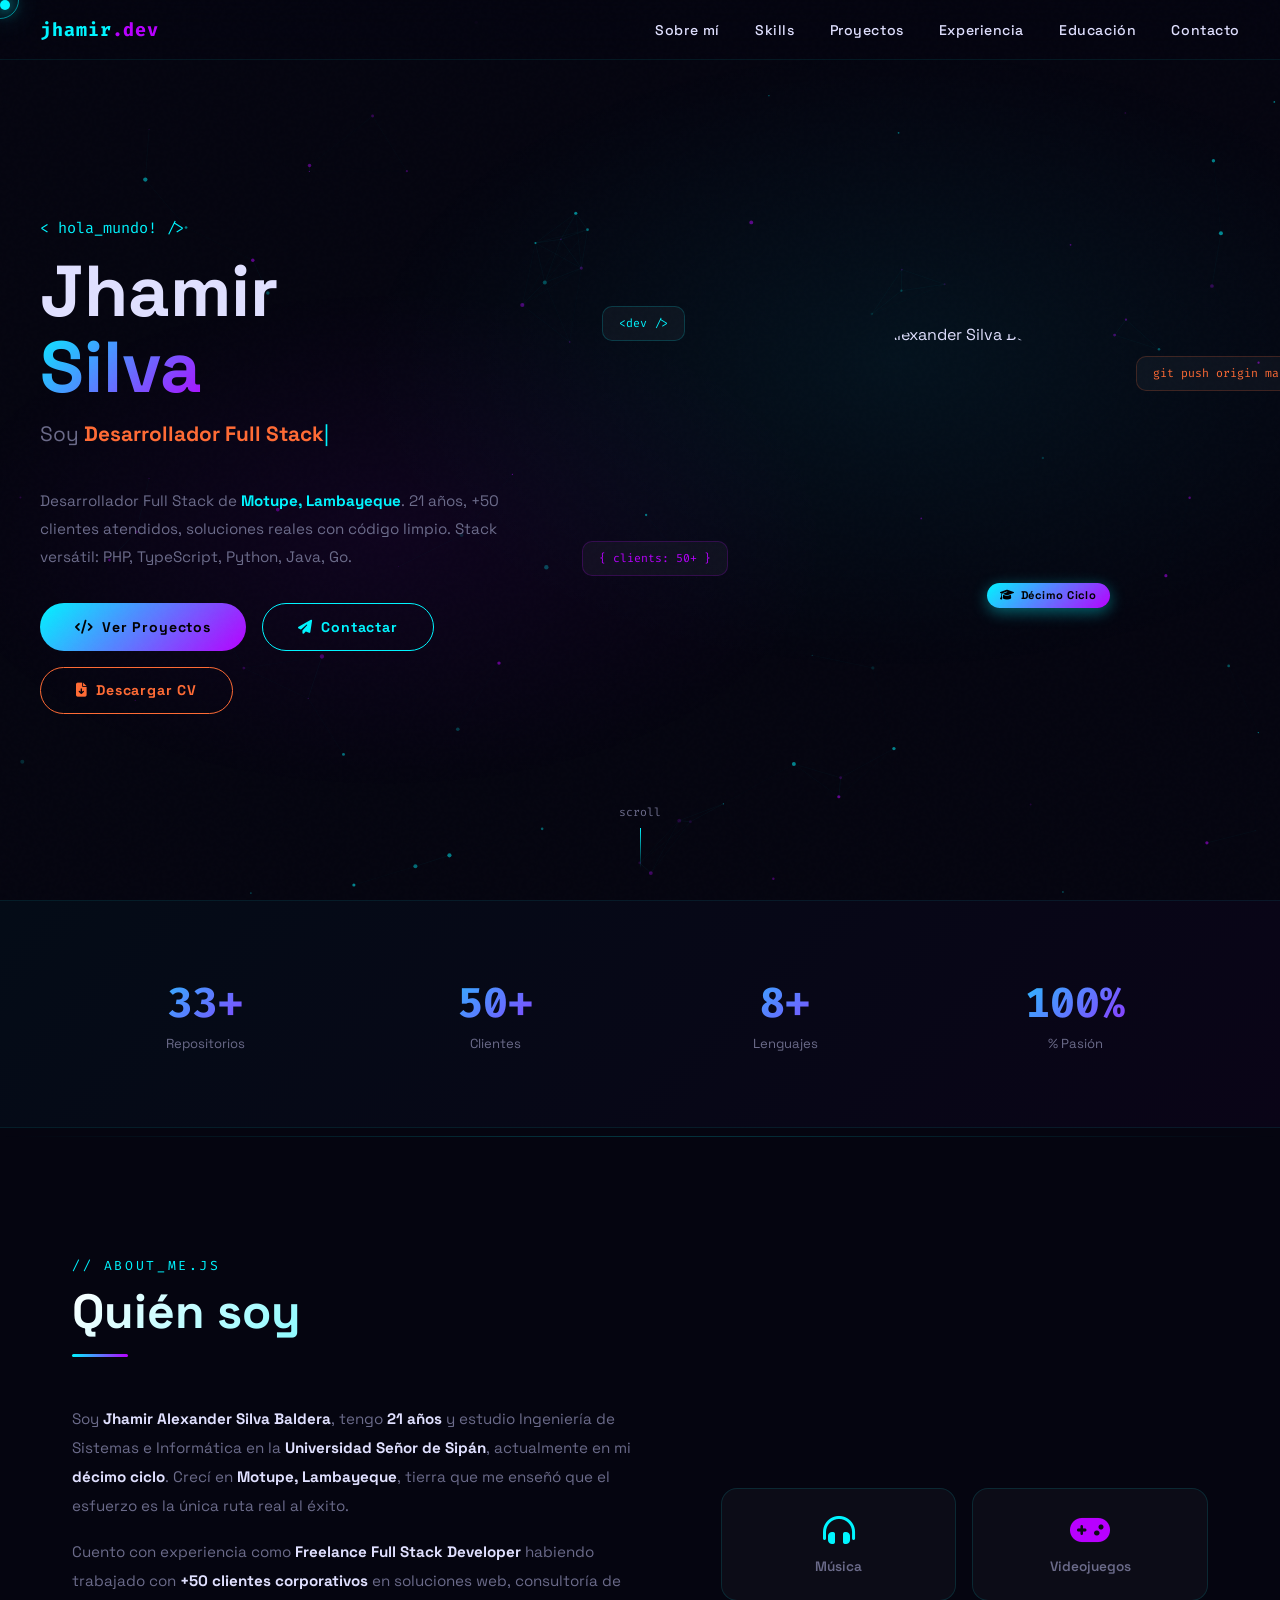
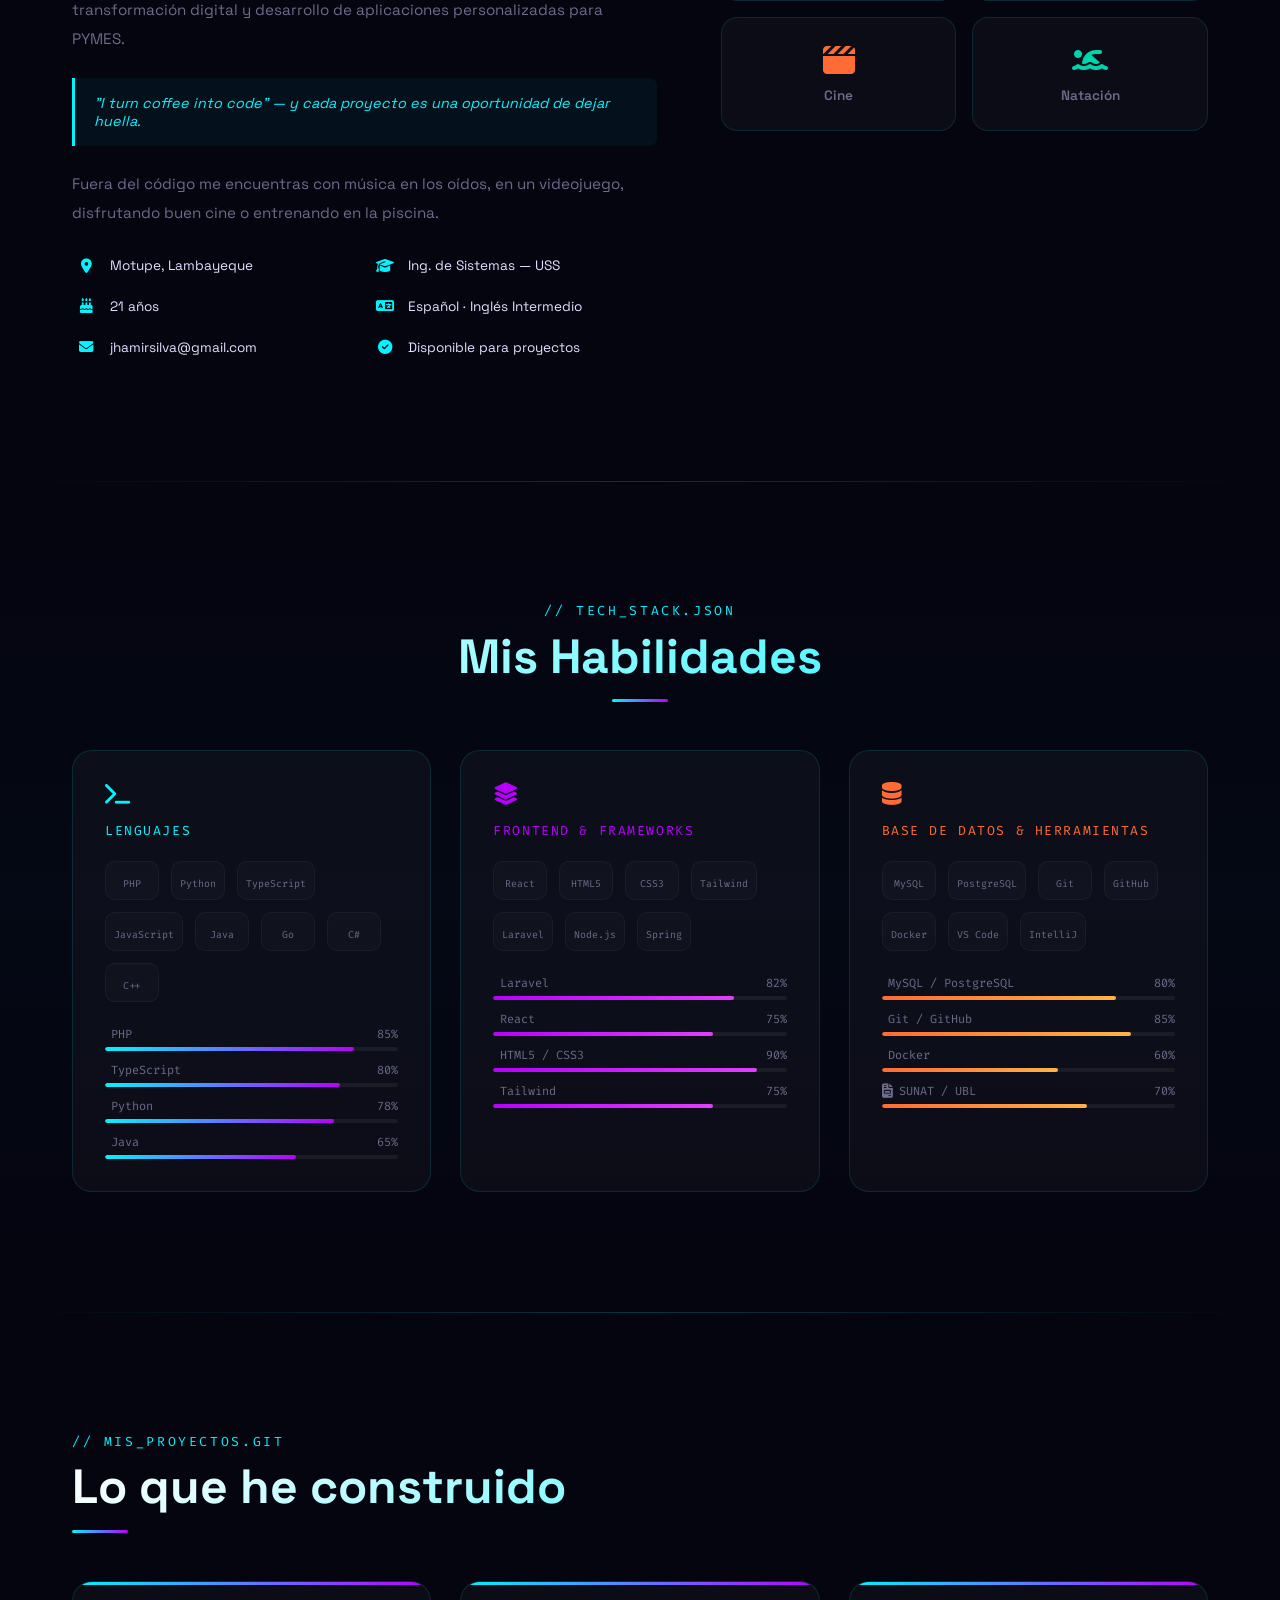
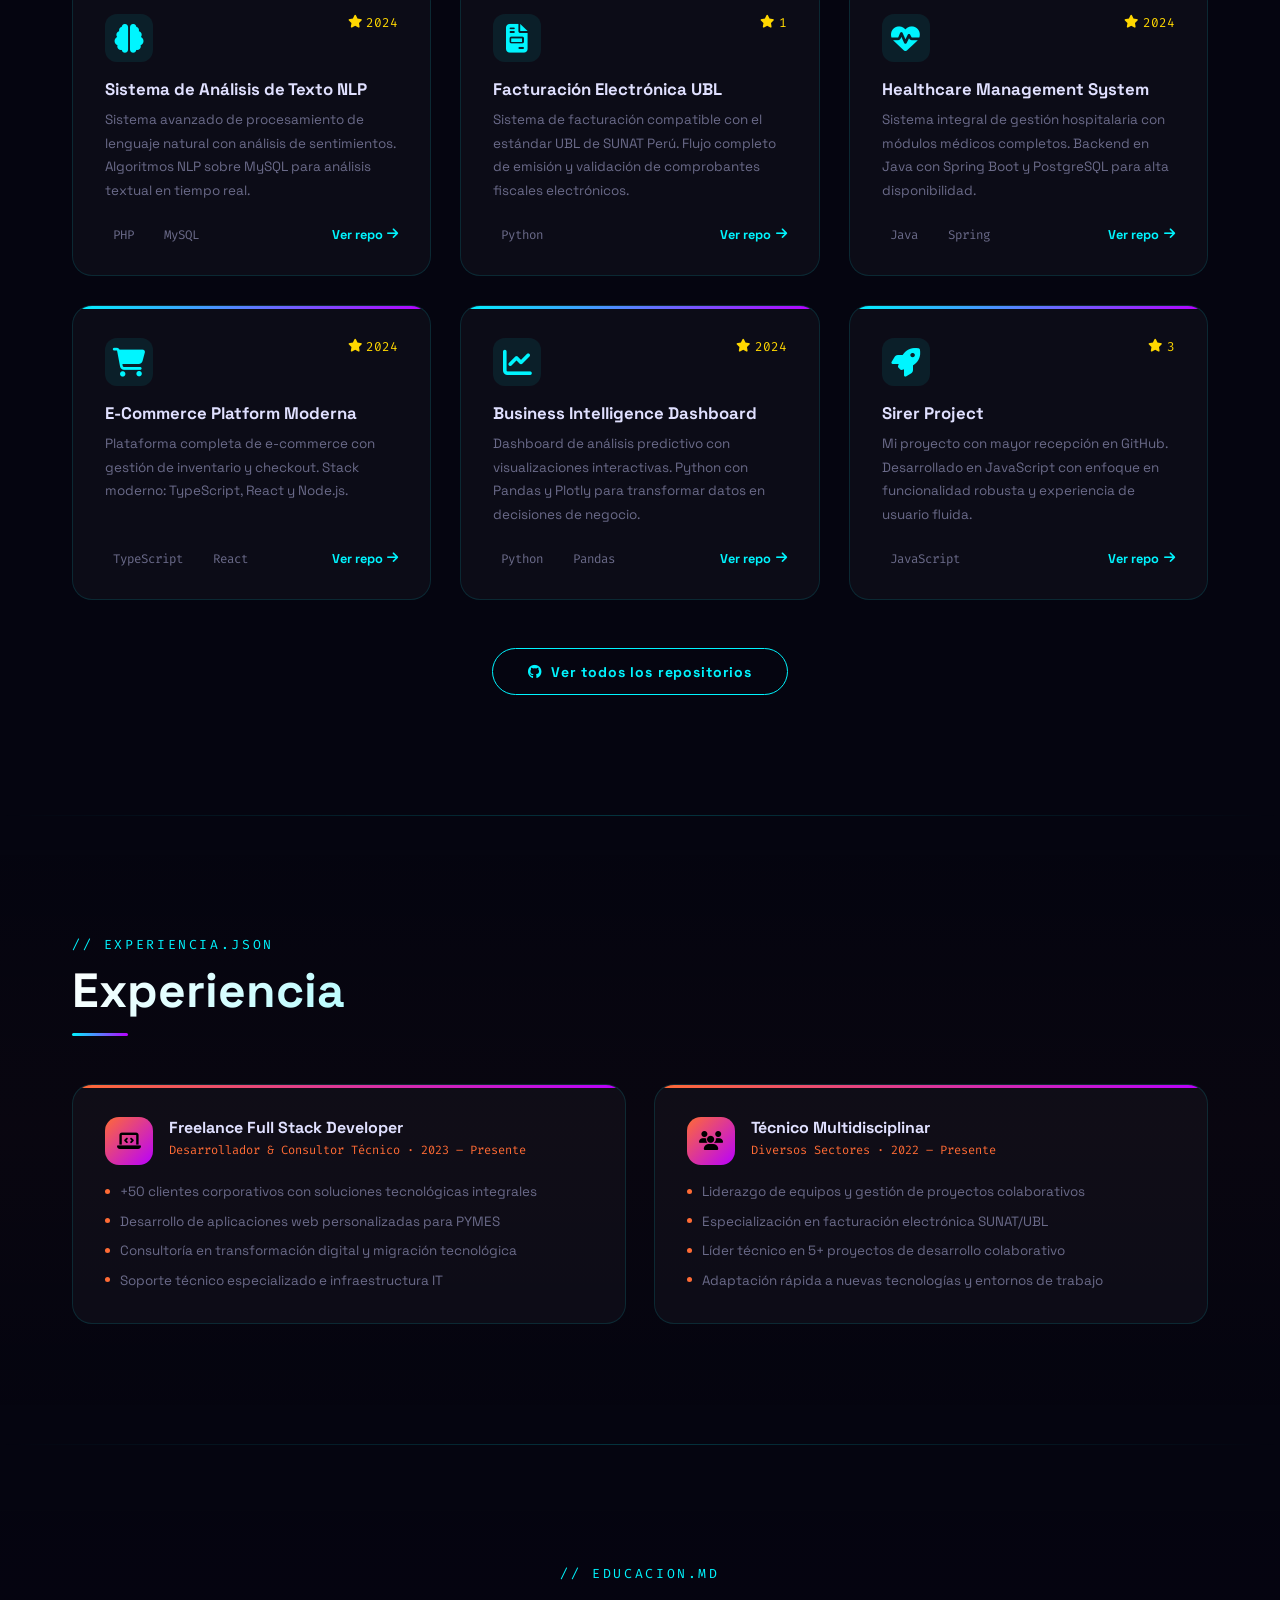
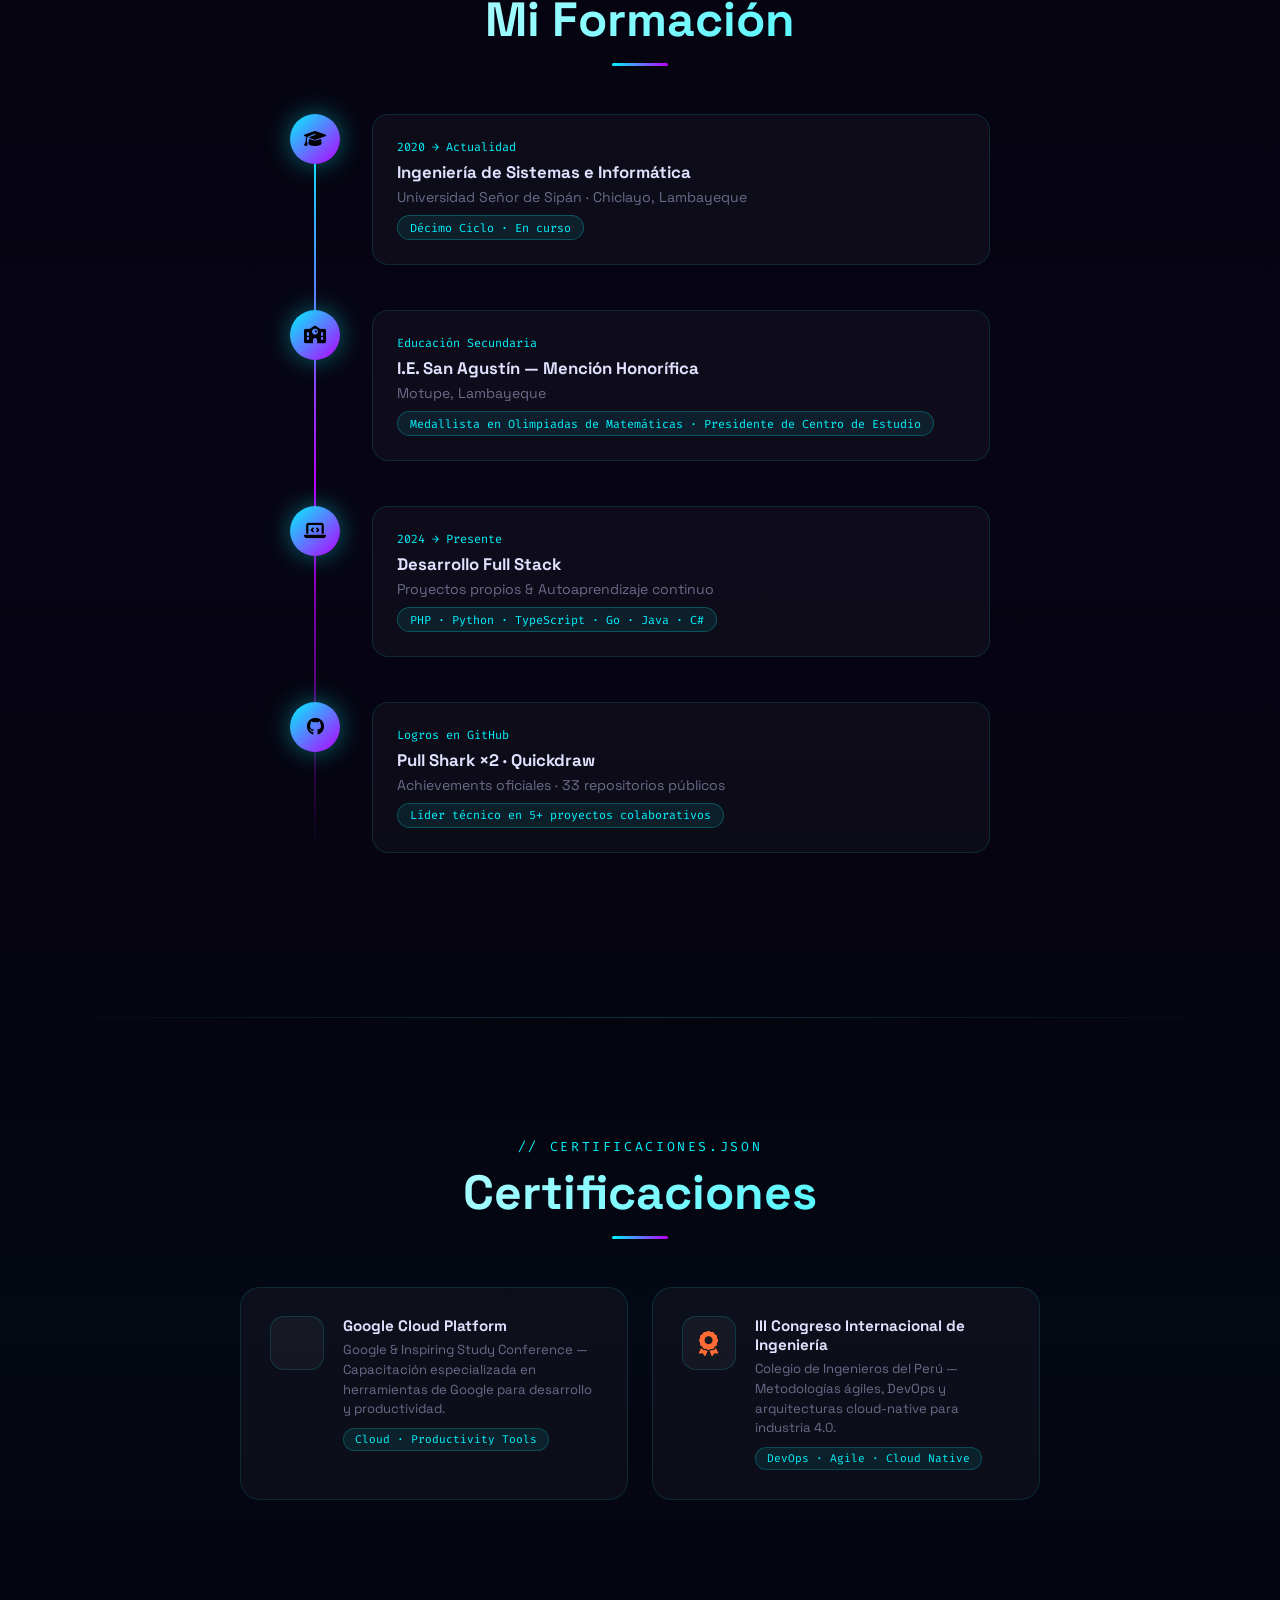
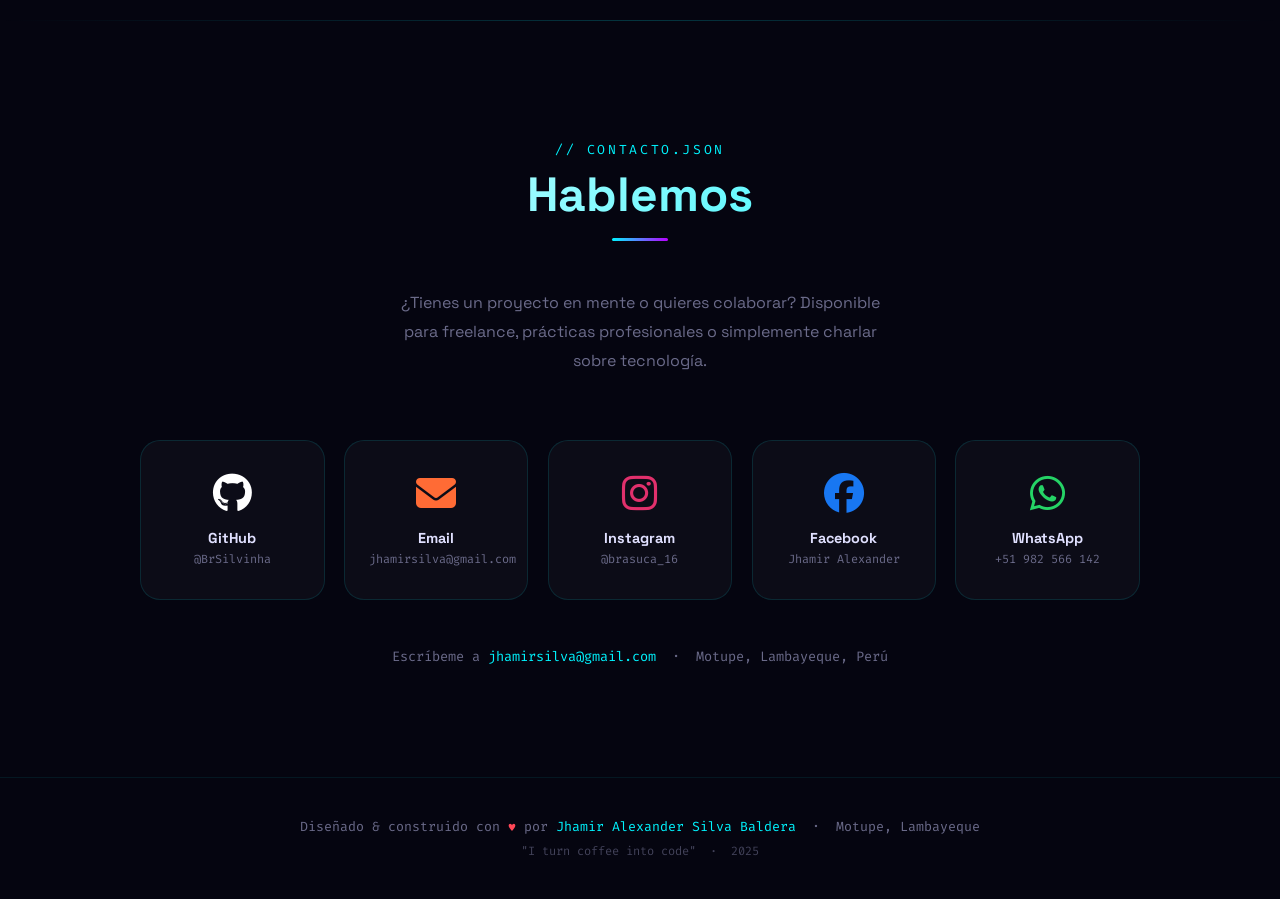
==== commit 1ab991f4: "add download CV button, floating CV button, and favicon" ====
--- a/index.html
+++ b/index.html
@@ -6,6 +6,7 @@
     <meta name="description" content="Jhamir Alexander Silva Baldera — Desarrollador Full Stack desde Motupe, Lambayeque, Perú">
     <meta name="author"      content="Jhamir Alexander Silva Baldera">
     <title>Jhamir Silva | Dev Portfolio</title>
+    <link rel="icon" type="image/svg+xml" href="favicon.svg">
 
     <!-- Fonts -->
     <link href="https://fonts.googleapis.com/css2?family=Fira+Code:wght@300;400;500;600;700&family=Space+Grotesk:wght@300;400;500;600;700&display=swap" rel="stylesheet">
@@ -39,6 +40,11 @@
     <button id="back-to-top" title="Volver arriba">
         <i class="fas fa-chevron-up"></i>
     </button>
+
+    <a id="cv-float-btn" href="Jhamir_Silva.pdf" download="Jhamir_Silva.pdf" title="Descargar CV">
+        <i class="fas fa-file-arrow-down"></i>
+        <span>CV</span>
+    </a>
 
     <div class="cursor"          id="cursor"></div>
     <div class="cursor-follower" id="cursor-follower"></div>
@@ -85,6 +91,9 @@
                     <a href="#contact" class="btn-outline">
                         <i class="fas fa-paper-plane"></i> Contactar
                     </a>
+                    <a href="Jhamir_Silva.pdf" download="Jhamir_Silva.pdf" class="btn-cv">
+                        <i class="fas fa-file-arrow-down"></i> Descargar CV
+                    </a>
                 </div>
             </div>
 
--- a/css/base.css
+++ b/css/base.css
@@ -151,6 +151,39 @@
     box-shadow: 0 10px 30px rgba(0, 245, 255, 0.6);
 }
 
+/* ── CV Float Button ───────────────────────────────────── */
+#cv-float-btn {
+    position: fixed;
+    bottom: 5.5rem;
+    right: 2rem;
+    display: flex;
+    align-items: center;
+    gap: 0.45rem;
+    padding: 0.6rem 1.1rem;
+    background: linear-gradient(135deg, var(--accent), #e0440c);
+    color: #fff;
+    font-family: var(--font-sans);
+    font-size: 0.8rem;
+    font-weight: 700;
+    letter-spacing: 0.06em;
+    text-decoration: none;
+    border-radius: 50px;
+    z-index: 500;
+    opacity: 0;
+    transform: translateY(20px);
+    transition: all 0.4s var(--ease-bounce);
+    box-shadow: 0 5px 20px rgba(255, 107, 53, 0.45);
+    white-space: nowrap;
+}
+#cv-float-btn.visible {
+    opacity: 1;
+    transform: translateY(0);
+}
+#cv-float-btn:hover {
+    transform: translateY(-4px) scale(1.06);
+    box-shadow: 0 10px 30px rgba(255, 107, 53, 0.65);
+}
+
 /* ── Section Commons ───────────────────────────────────── */
 section { position: relative; z-index: 1; }
 
--- a/css/hero.css
+++ b/css/hero.css
@@ -125,6 +125,29 @@
     box-shadow: 0 12px 35px rgba(0, 245, 255, 0.2);
 }
 
+/* ── Download CV Button ────────────────────────────────── */
+.btn-cv {
+    padding: 0.85rem 2.2rem;
+    background: transparent;
+    color: var(--accent);
+    font-weight: 700;
+    font-size: 0.88rem;
+    border: 1.5px solid var(--accent);
+    border-radius: 50px;
+    cursor: pointer;
+    text-decoration: none;
+    transition: all 0.3s;
+    letter-spacing: 0.06em;
+    display: inline-flex;
+    align-items: center;
+    gap: 0.5rem;
+}
+.btn-cv:hover {
+    background: rgba(255, 107, 53, 0.12);
+    transform: translateY(-3px);
+    box-shadow: 0 12px 35px rgba(255, 107, 53, 0.3);
+}
+
 /* ── Avatar — ring spins, photo stays still ────────────── */
 .hero-visual {
     display: flex;
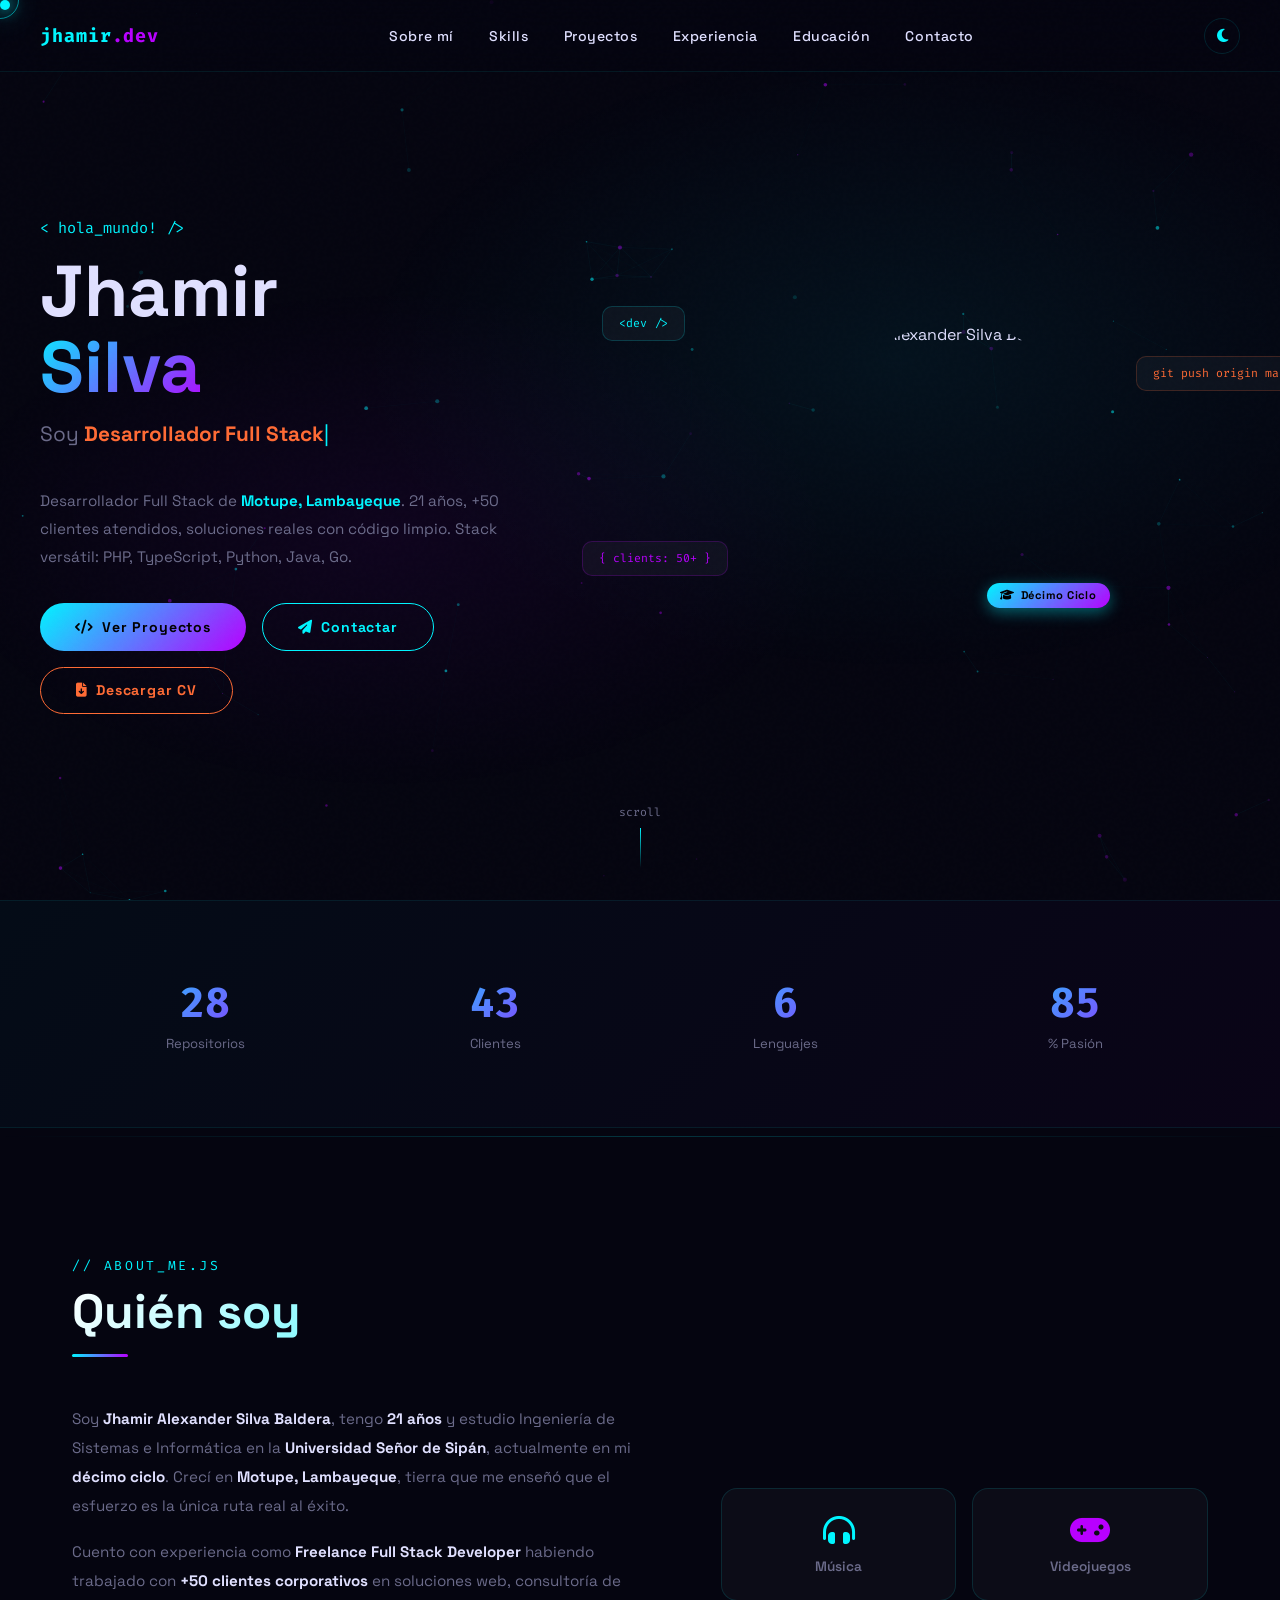
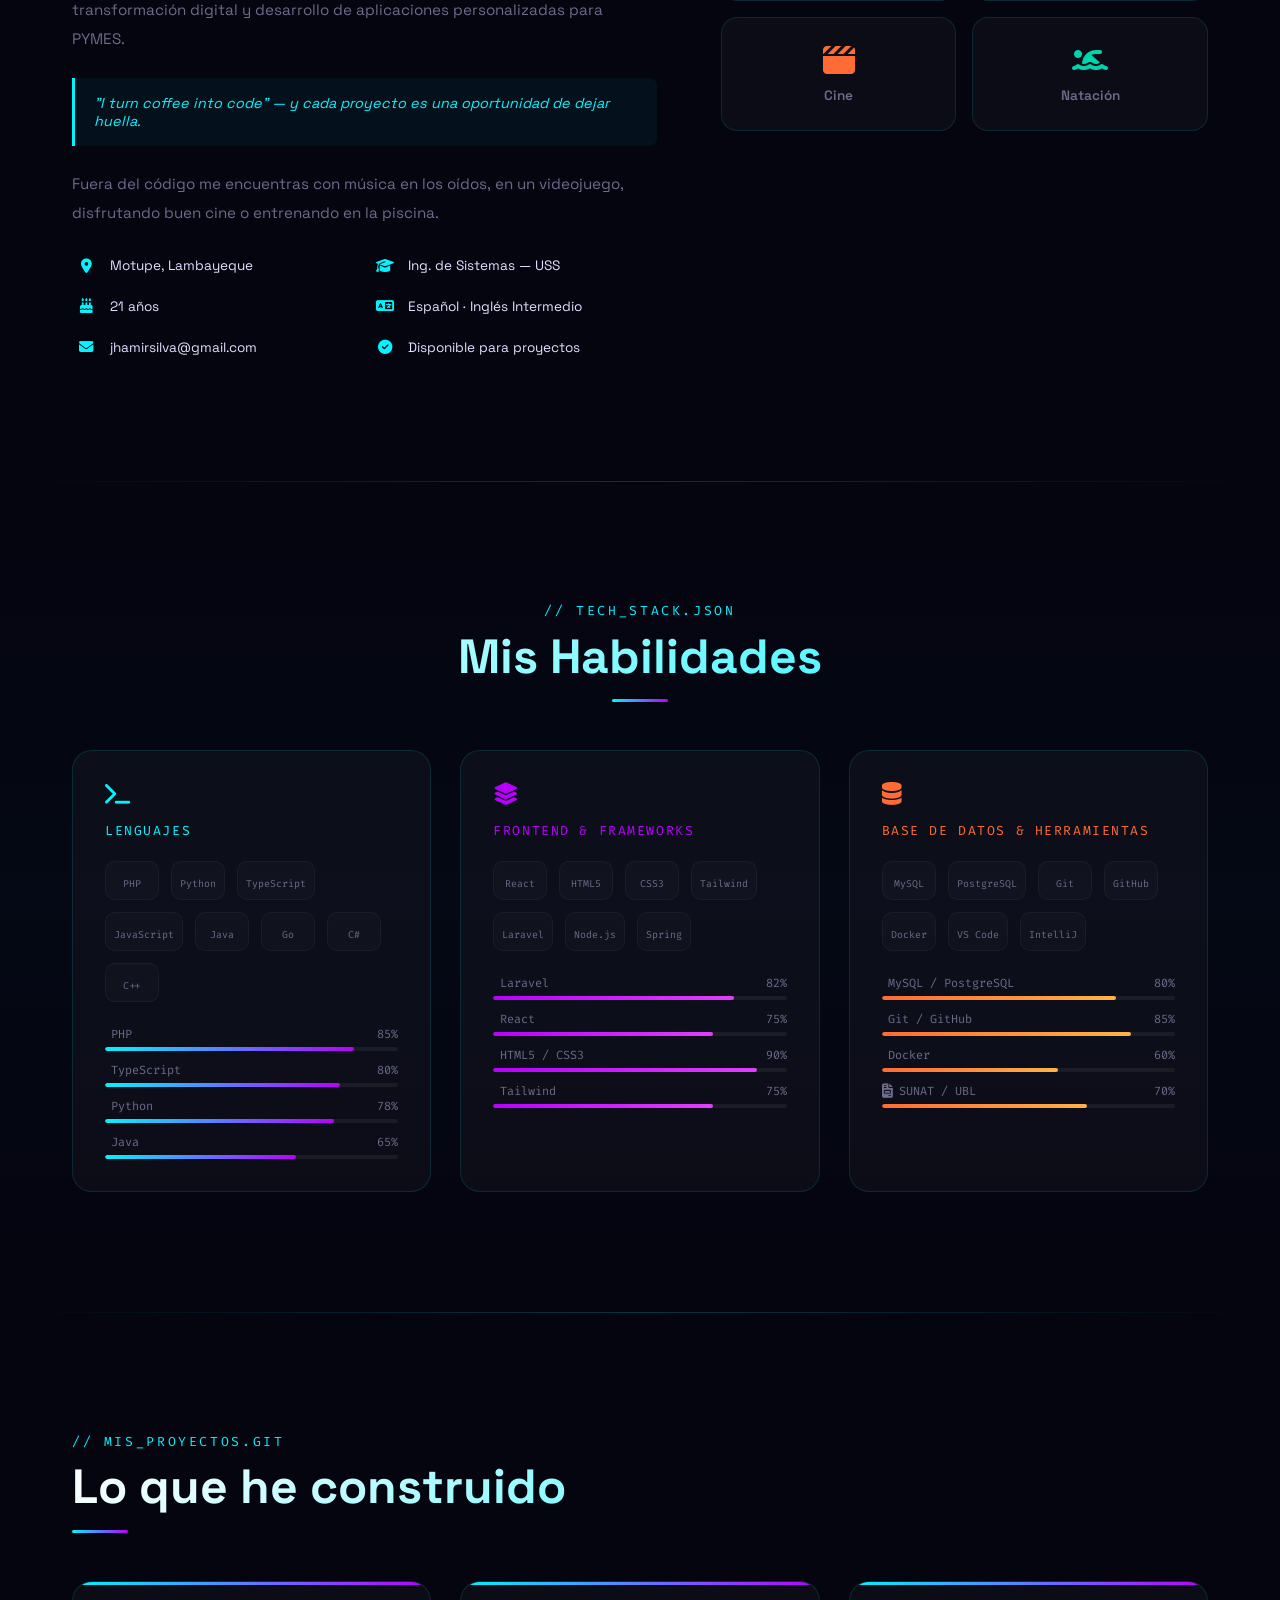
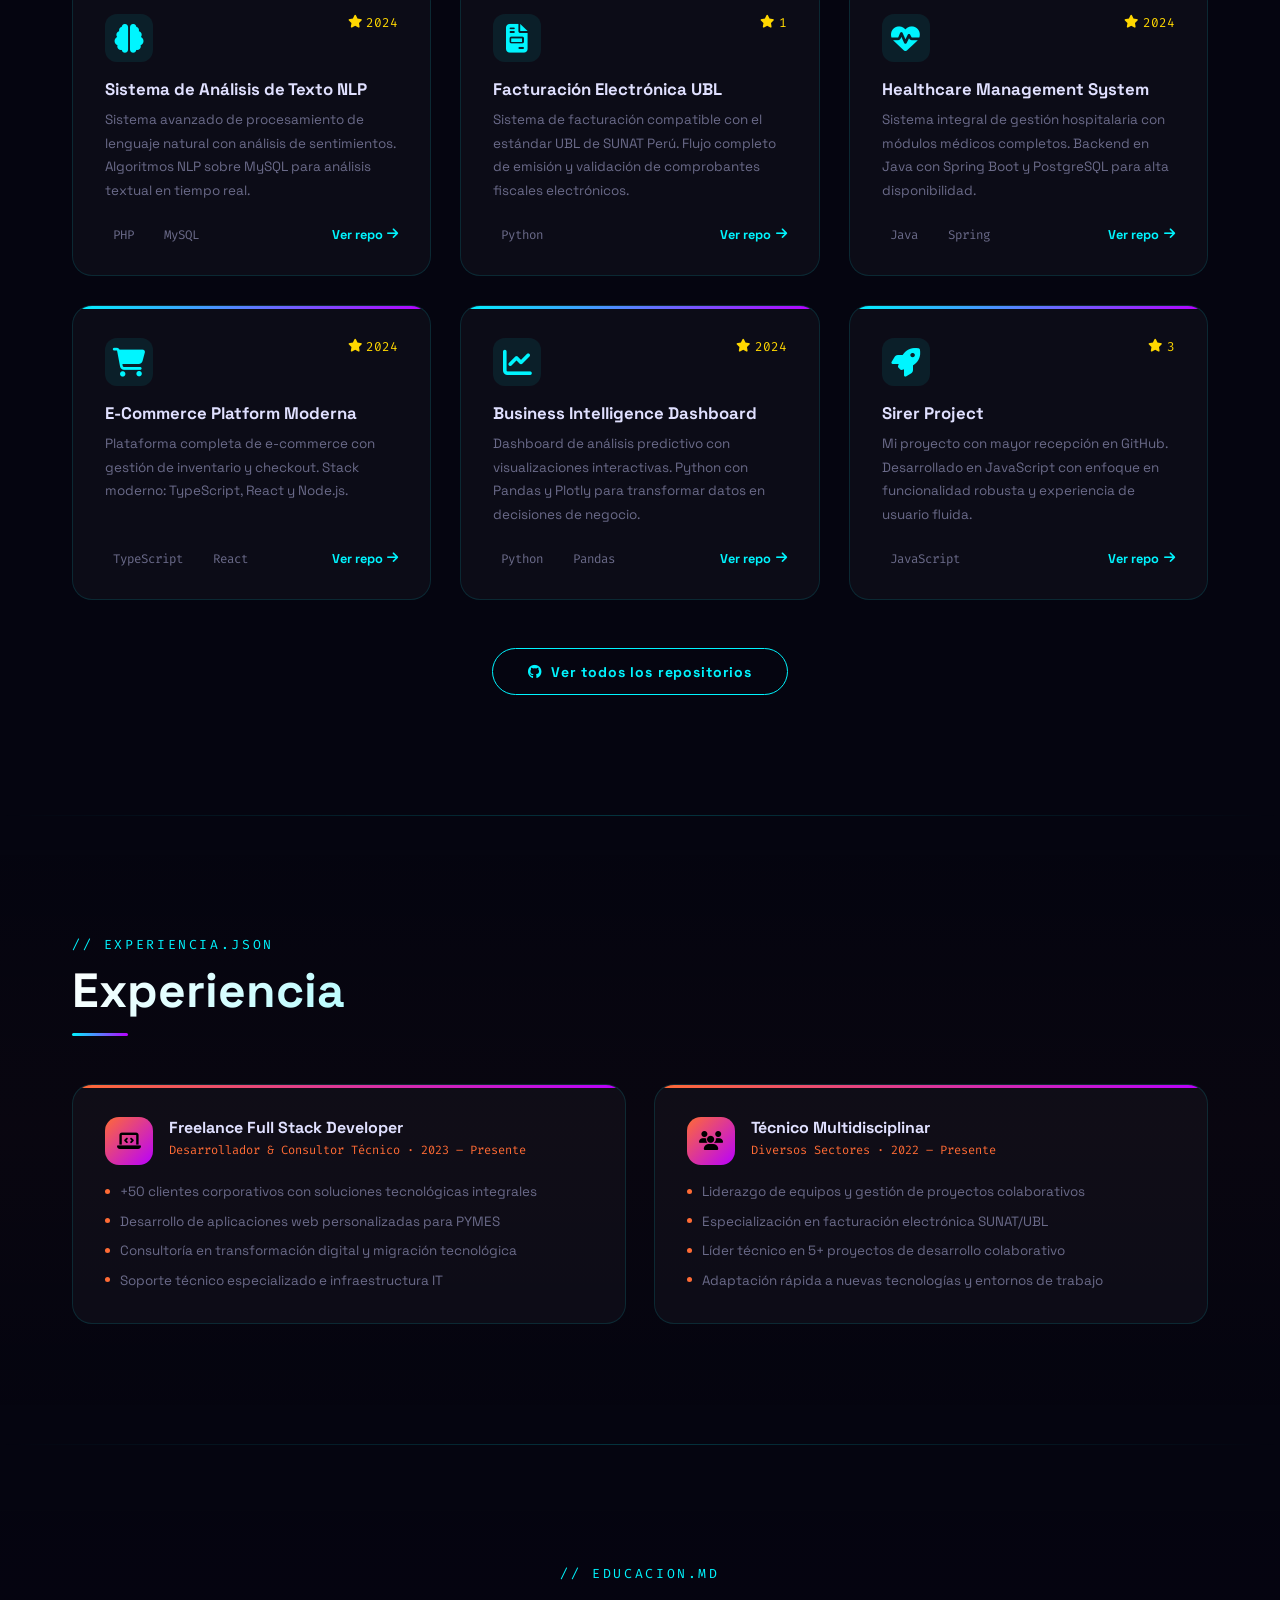
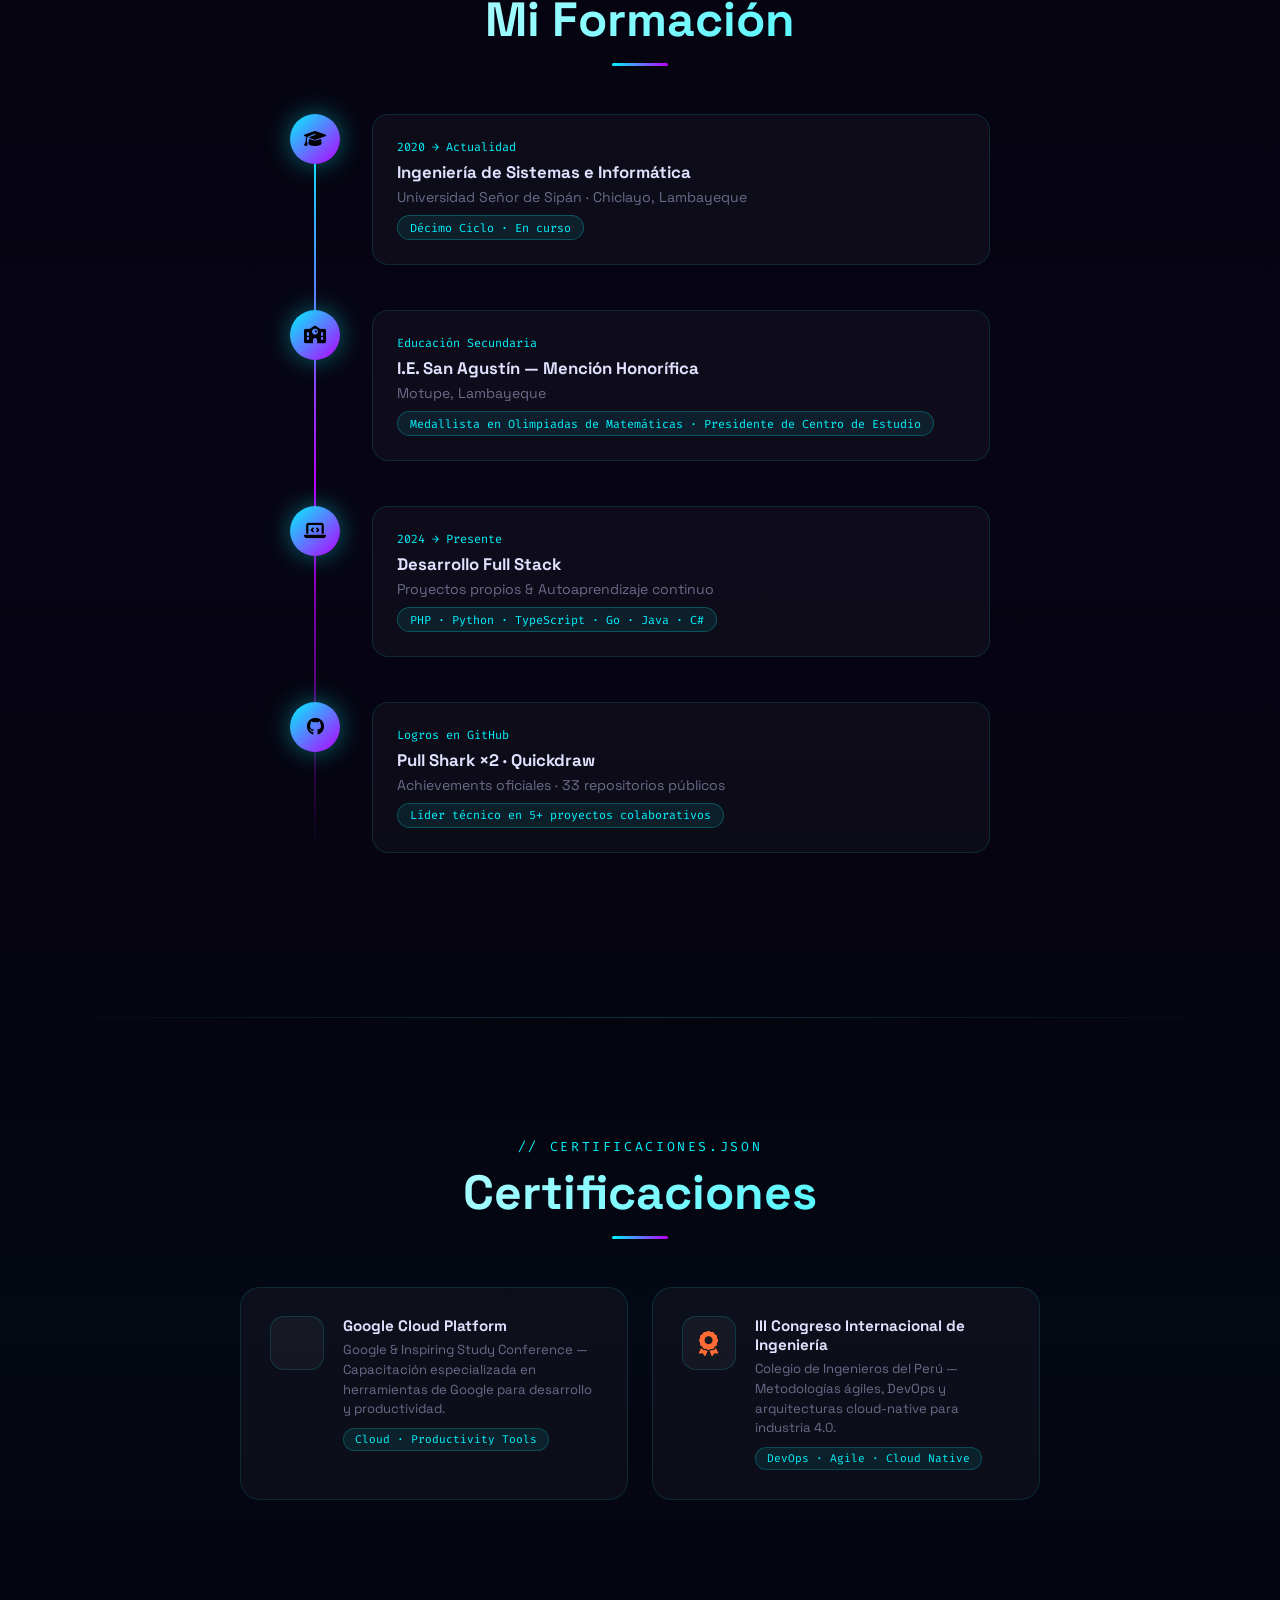
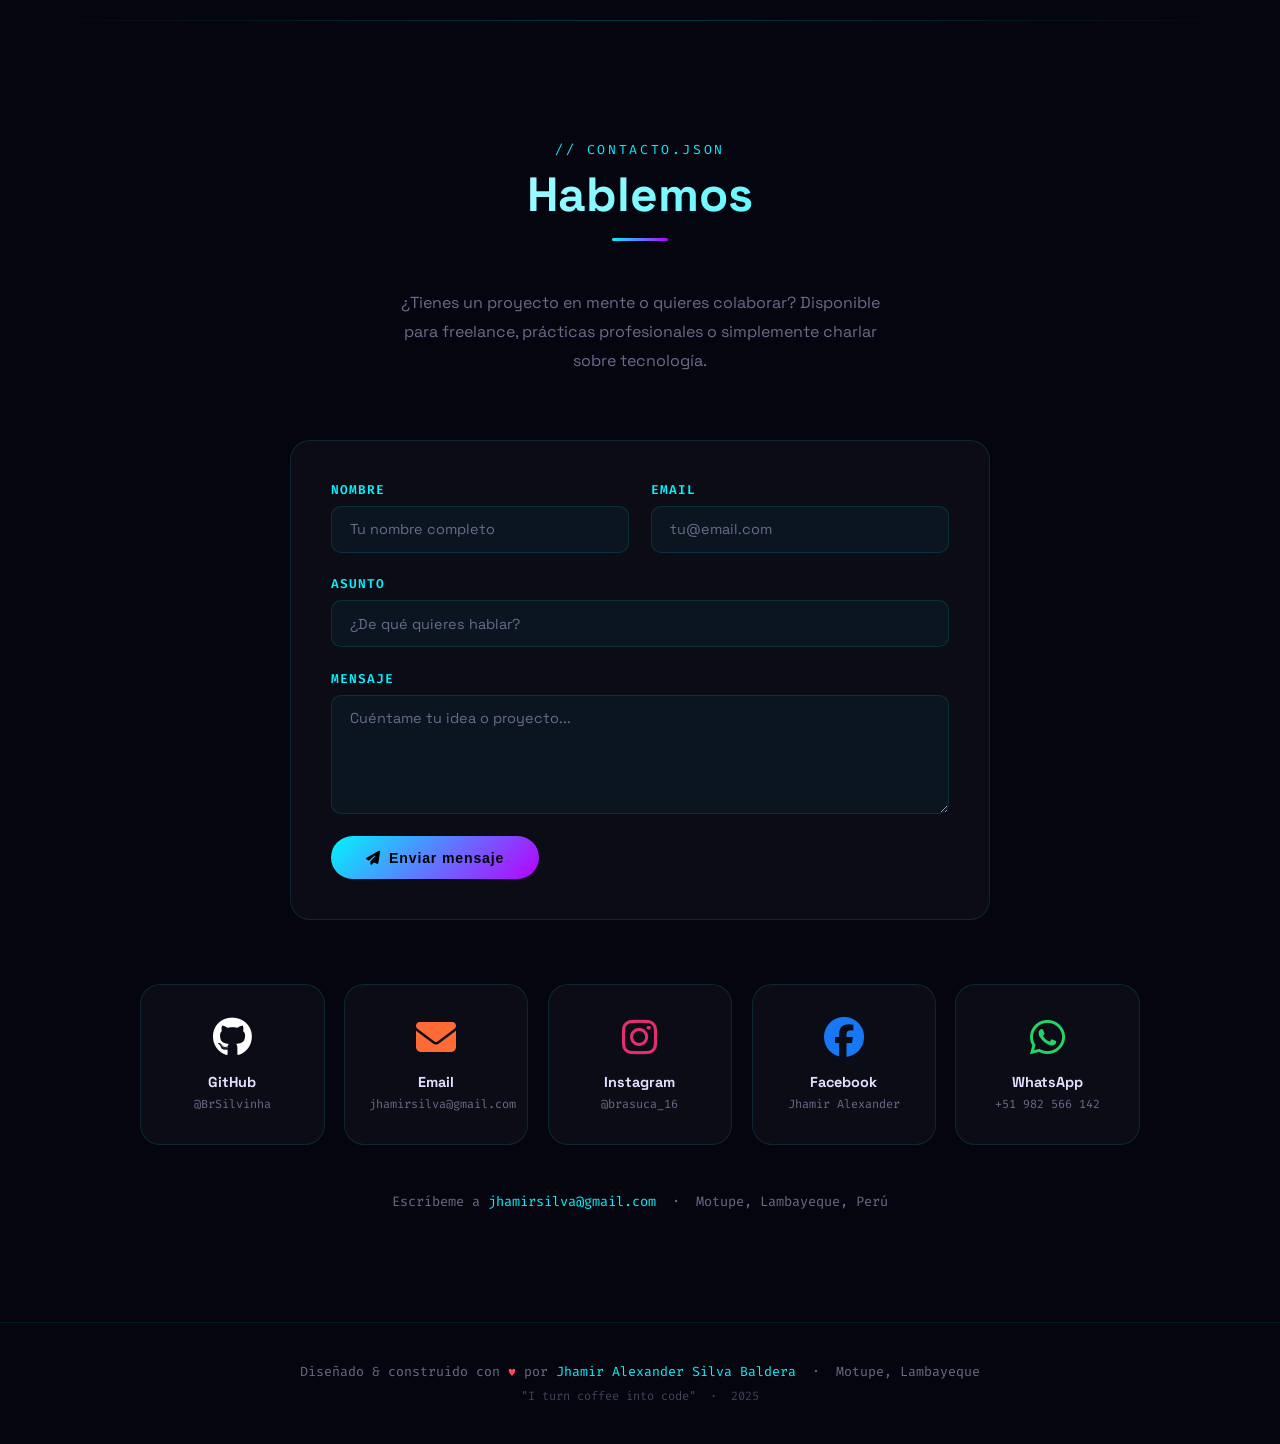
==== commit c89c8f6f: "add dark/light mode, contact form, easter egg terminal, OG meta, 404 page, sitemap, accessibility" ====
--- a/index.html
+++ b/index.html
@@ -3,8 +3,26 @@
 <head>
     <meta charset="UTF-8">
     <meta name="viewport" content="width=device-width, initial-scale=1.0">
-    <meta name="description" content="Jhamir Alexander Silva Baldera — Desarrollador Full Stack desde Motupe, Lambayeque, Perú">
+    <meta name="description" content="Jhamir Alexander Silva Baldera — Desarrollador Full Stack desde Motupe, Lambayeque, Perú. PHP, TypeScript, Python, Java, Go. +50 clientes. Soluciones reales con código limpio.">
     <meta name="author"      content="Jhamir Alexander Silva Baldera">
+    <meta name="keywords"    content="Jhamir Silva, desarrollador full stack, Peru, Laravel, React, PHP, Python, TypeScript, portfolio, freelance, Motupe, Lambayeque">
+    <meta name="robots"      content="index, follow">
+    <meta name="theme-color" content="#050510">
+
+    <!-- Open Graph / Social sharing -->
+    <meta property="og:type"        content="website">
+    <meta property="og:url"         content="https://cv-jhamir.vercel.app">
+    <meta property="og:title"       content="Jhamir Silva | Dev Portfolio">
+    <meta property="og:description" content="Desarrollador Full Stack · PHP · TypeScript · Python · Go · +50 clientes · Motupe, Perú">
+    <meta property="og:image"       content="https://avatars.githubusercontent.com/u/172061765?v=4">
+    <meta property="og:locale"      content="es_PE">
+
+    <!-- Twitter Card -->
+    <meta name="twitter:card"        content="summary_large_image">
+    <meta name="twitter:title"       content="Jhamir Silva | Dev Portfolio">
+    <meta name="twitter:description" content="Desarrollador Full Stack · PHP · TypeScript · Python · Go · +50 clientes · Motupe, Perú">
+    <meta name="twitter:image"       content="https://avatars.githubusercontent.com/u/172061765?v=4">
+
     <title>Jhamir Silva | Dev Portfolio</title>
     <link rel="icon" type="image/svg+xml" href="favicon.svg">
 
@@ -37,12 +55,12 @@
         <div class="preloader-text">cargando portfolio...</div>
     </div>
 
-    <button id="back-to-top" title="Volver arriba">
-        <i class="fas fa-chevron-up"></i>
+    <button id="back-to-top" title="Volver arriba" aria-label="Volver al inicio">
+        <i class="fas fa-chevron-up" aria-hidden="true"></i>
     </button>
 
-    <a id="cv-float-btn" href="Jhamir_Silva.pdf" download="Jhamir_Silva.pdf" title="Descargar CV">
-        <i class="fas fa-file-arrow-down"></i>
+    <a id="cv-float-btn" href="Jhamir_Silva.pdf" download="Jhamir_Silva.pdf" title="Descargar CV" aria-label="Descargar CV en PDF">
+        <i class="fas fa-file-arrow-down" aria-hidden="true"></i>
         <span>CV</span>
     </a>
 
@@ -61,7 +79,10 @@
             <li><a href="#education">Educación</a></li>
             <li><a href="#contact">Contacto</a></li>
         </ul>
-        <div class="hamburger" id="hamburger">
+        <button id="theme-toggle" aria-label="Cambiar tema" title="Cambiar tema">
+            <i class="fas fa-moon" aria-hidden="true"></i>
+        </button>
+        <div class="hamburger" id="hamburger" aria-label="Abrir menú" aria-expanded="false" role="button" tabindex="0">
             <span></span><span></span><span></span>
         </div>
     </nav>
@@ -764,6 +785,39 @@
                 </p>
             </div>
 
+            <!-- Formulario — reemplaza YOUR_FORM_ID con el ID de formspree.io -->
+            <form class="contact-form reveal" id="contact-form"
+                  action="https://formspree.io/f/YOUR_FORM_ID" method="POST">
+                <div class="form-row">
+                    <div class="form-group">
+                        <label for="cf-name">Nombre</label>
+                        <input type="text" id="cf-name" name="name"
+                               placeholder="Tu nombre completo" required autocomplete="name">
+                    </div>
+                    <div class="form-group">
+                        <label for="cf-email">Email</label>
+                        <input type="email" id="cf-email" name="email"
+                               placeholder="tu@email.com" required autocomplete="email">
+                    </div>
+                </div>
+                <div class="form-group">
+                    <label for="cf-subject">Asunto</label>
+                    <input type="text" id="cf-subject" name="subject"
+                           placeholder="¿De qué quieres hablar?">
+                </div>
+                <div class="form-group">
+                    <label for="cf-message">Mensaje</label>
+                    <textarea id="cf-message" name="message" rows="5"
+                              placeholder="Cuéntame tu idea o proyecto..." required></textarea>
+                </div>
+                <button type="submit" class="btn-primary form-submit">
+                    <i class="fas fa-paper-plane" aria-hidden="true"></i> Enviar mensaje
+                </button>
+                <p class="form-success" id="form-success" aria-live="polite">
+                    <i class="fas fa-circle-check"></i> ¡Mensaje enviado! Te respondo pronto.
+                </p>
+            </form>
+
             <div class="social-grid">
                 <a href="https://github.com/BrSilvinha" target="_blank" class="social-card github reveal">
                     <i class="fab fa-github social-icon"></i>
@@ -816,6 +870,25 @@
         </p>
     </footer>
 
+    <!-- EASTER EGG TERMINAL (Konami: ↑↑↓↓←→←→BA) -->
+    <div id="terminal-overlay" role="dialog" aria-modal="true" aria-label="Terminal secreta">
+        <div id="terminal-window">
+            <div id="terminal-titlebar">
+                <span class="t-dot t-red"></span>
+                <span class="t-dot t-yellow"></span>
+                <span class="t-dot t-green"></span>
+                <span id="terminal-title">jhamir@portfolio:~</span>
+                <button id="terminal-close" aria-label="Cerrar terminal">&times;</button>
+            </div>
+            <div id="terminal-output"></div>
+            <div id="terminal-inputline">
+                <span class="t-prompt">jhamir@portfolio:~$</span>
+                <input id="terminal-input" type="text" autocomplete="off"
+                       spellcheck="false" placeholder="escribe un comando…" aria-label="Comando de terminal">
+            </div>
+        </div>
+    </div>
+
     <script type="module" src="js/main.js"></script>
 </body>
 </html>
--- a/css/variables.css
+++ b/css/variables.css
@@ -2,7 +2,7 @@
    VARIABLES — Design tokens for the entire portfolio
    ============================================================ */
 :root {
-    /* Colors */
+    /* Colors — Dark (default) */
     --bg:           #050510;
     --bg2:          #0a0a1f;
     --card:         rgba(255, 255, 255, 0.03);
@@ -25,3 +25,26 @@
     --ease-bounce:  cubic-bezier(.175, .885, .32, 1.275);
     --ease-smooth:  cubic-bezier(.4, 0, .2, 1);
 }
+
+/* ── Light Mode ────────────────────────────────────────── */
+[data-theme="light"] {
+    --bg:           #f0f2ff;
+    --bg2:          #e2e6ff;
+    --card:         rgba(0, 0, 60, 0.04);
+    --card-border:  rgba(0, 100, 200, 0.18);
+    --primary:      #0066cc;
+    --secondary:    #8800cc;
+    --accent:       #d04500;
+    --text:         #0d0d2b;
+    --muted:        #4a4a7a;
+}
+[data-theme="light"] body {
+    background: var(--bg);
+    color: var(--text);
+}
+[data-theme="light"] nav {
+    background: rgba(240, 242, 255, 0.92) !important;
+    border-bottom-color: rgba(0, 100, 200, 0.12);
+}
+[data-theme="light"] #particles-canvas { opacity: 0.3; }
+[data-theme="light"] body::after { opacity: 0.15; }
--- a/css/base.css
+++ b/css/base.css
@@ -151,6 +151,13 @@
     box-shadow: 0 10px 30px rgba(0, 245, 255, 0.6);
 }
 
+/* ── Keyboard Focus ────────────────────────────────────── */
+:focus-visible {
+    outline: 2px solid var(--primary);
+    outline-offset: 3px;
+    border-radius: 4px;
+}
+
 /* ── CV Float Button ───────────────────────────────────── */
 #cv-float-btn {
     position: fixed;
@@ -184,6 +191,102 @@
     box-shadow: 0 10px 30px rgba(255, 107, 53, 0.65);
 }
 
+/* ── Easter Egg Terminal ───────────────────────────────── */
+#terminal-overlay {
+    position: fixed;
+    inset: 0;
+    background: rgba(0, 0, 0, 0.75);
+    backdrop-filter: blur(6px);
+    z-index: 9000;
+    display: flex;
+    align-items: center;
+    justify-content: center;
+    opacity: 0;
+    visibility: hidden;
+    transition: opacity 0.3s, visibility 0.3s;
+}
+#terminal-overlay.visible {
+    opacity: 1;
+    visibility: visible;
+}
+#terminal-window {
+    width: min(680px, 92vw);
+    background: #0a0a1a;
+    border: 1px solid rgba(0, 245, 255, 0.25);
+    border-radius: 12px;
+    overflow: hidden;
+    box-shadow: 0 30px 80px rgba(0, 0, 0, 0.8), 0 0 40px rgba(0, 245, 255, 0.1);
+    font-family: var(--font-mono);
+    font-size: 0.85rem;
+}
+#terminal-titlebar {
+    background: #111125;
+    padding: 0.7rem 1rem;
+    display: flex;
+    align-items: center;
+    gap: 0.5rem;
+    border-bottom: 1px solid rgba(0, 245, 255, 0.1);
+}
+.t-dot {
+    width: 12px; height: 12px;
+    border-radius: 50%;
+    flex-shrink: 0;
+}
+.t-red    { background: #ff5f57; }
+.t-yellow { background: #febc2e; }
+.t-green  { background: #28c840; }
+#terminal-title {
+    flex: 1;
+    text-align: center;
+    color: var(--muted);
+    font-size: 0.78rem;
+}
+#terminal-close {
+    background: transparent;
+    border: none;
+    color: var(--muted);
+    font-size: 1.1rem;
+    cursor: pointer;
+    line-height: 1;
+    padding: 0 0.2rem;
+}
+#terminal-close:hover { color: var(--text); }
+#terminal-output {
+    padding: 1rem 1.2rem;
+    min-height: 200px;
+    max-height: 340px;
+    overflow-y: auto;
+    display: flex;
+    flex-direction: column;
+    gap: 0.4rem;
+    color: #c8d4e8;
+    line-height: 1.7;
+    white-space: pre-wrap;
+}
+#terminal-output p { margin: 0; }
+#terminal-inputline {
+    display: flex;
+    align-items: center;
+    gap: 0.6rem;
+    padding: 0.7rem 1.2rem;
+    border-top: 1px solid rgba(0, 245, 255, 0.08);
+    background: #080816;
+}
+#terminal-input {
+    flex: 1;
+    background: transparent;
+    border: none;
+    outline: none;
+    color: var(--text);
+    font-family: var(--font-mono);
+    font-size: 0.85rem;
+    caret-color: var(--primary);
+}
+.t-prompt   { color: var(--primary); white-space: nowrap; }
+.t-cmd      { color: var(--accent); }
+.t-highlight{ color: var(--primary); font-weight: 700; }
+.t-err      { color: #ff6b6b; }
+
 /* ── Section Commons ───────────────────────────────────── */
 section { position: relative; z-index: 1; }
 
--- a/css/nav.css
+++ b/css/nav.css
@@ -54,6 +54,27 @@
 .nav-links a.active       { color: var(--primary); }
 .nav-links a.active::after { width: 100%; }
 
+/* Theme Toggle */
+#theme-toggle {
+    background: transparent;
+    border: 1.5px solid var(--card-border);
+    border-radius: 50%;
+    width: 36px;
+    height: 36px;
+    display: flex;
+    align-items: center;
+    justify-content: center;
+    color: var(--primary);
+    font-size: 0.95rem;
+    cursor: pointer;
+    transition: all 0.3s;
+    flex-shrink: 0;
+}
+#theme-toggle:hover {
+    background: rgba(0, 245, 255, 0.1);
+    transform: rotate(20deg);
+}
+
 /* Hamburger */
 .hamburger {
     display: none;
--- a/css/contact.css
+++ b/css/contact.css
@@ -13,6 +13,72 @@
     max-width: 500px;
     margin: 0 auto;
     line-height: 1.8;
+}
+
+/* ── Contact Form ──────────────────────────────────────── */
+.contact-form {
+    max-width: 700px;
+    margin: 0 auto 4rem;
+    background: var(--card);
+    border: 1px solid var(--card-border);
+    border-radius: 20px;
+    padding: 2.5rem;
+    display: flex;
+    flex-direction: column;
+    gap: 1.4rem;
+}
+.form-row {
+    display: grid;
+    grid-template-columns: 1fr 1fr;
+    gap: 1.4rem;
+}
+.form-group {
+    display: flex;
+    flex-direction: column;
+    gap: 0.5rem;
+}
+.form-group label {
+    font-size: 0.8rem;
+    font-weight: 600;
+    color: var(--primary);
+    font-family: var(--font-mono);
+    letter-spacing: 0.08em;
+    text-transform: uppercase;
+}
+.form-group input,
+.form-group textarea {
+    background: rgba(0, 245, 255, 0.04);
+    border: 1px solid var(--card-border);
+    border-radius: 10px;
+    padding: 0.85rem 1.1rem;
+    color: var(--text);
+    font-family: var(--font-sans);
+    font-size: 0.9rem;
+    transition: border-color 0.3s, box-shadow 0.3s;
+    outline: none;
+    resize: vertical;
+}
+.form-group input::placeholder,
+.form-group textarea::placeholder { color: var(--muted); }
+.form-group input:focus,
+.form-group textarea:focus {
+    border-color: var(--primary);
+    box-shadow: 0 0 0 3px rgba(0, 245, 255, 0.1);
+}
+.form-submit { align-self: flex-start; }
+.form-success {
+    display: none;
+    color: #00e676;
+    font-size: 0.88rem;
+    font-family: var(--font-mono);
+    gap: 0.5rem;
+    align-items: center;
+}
+.form-success.visible { display: flex; }
+
+@media (max-width: 600px) {
+    .form-row { grid-template-columns: 1fr; }
+    .contact-form { padding: 1.5rem; }
 }
 
 /* ── Social Cards Grid ─────────────────────────────────── */
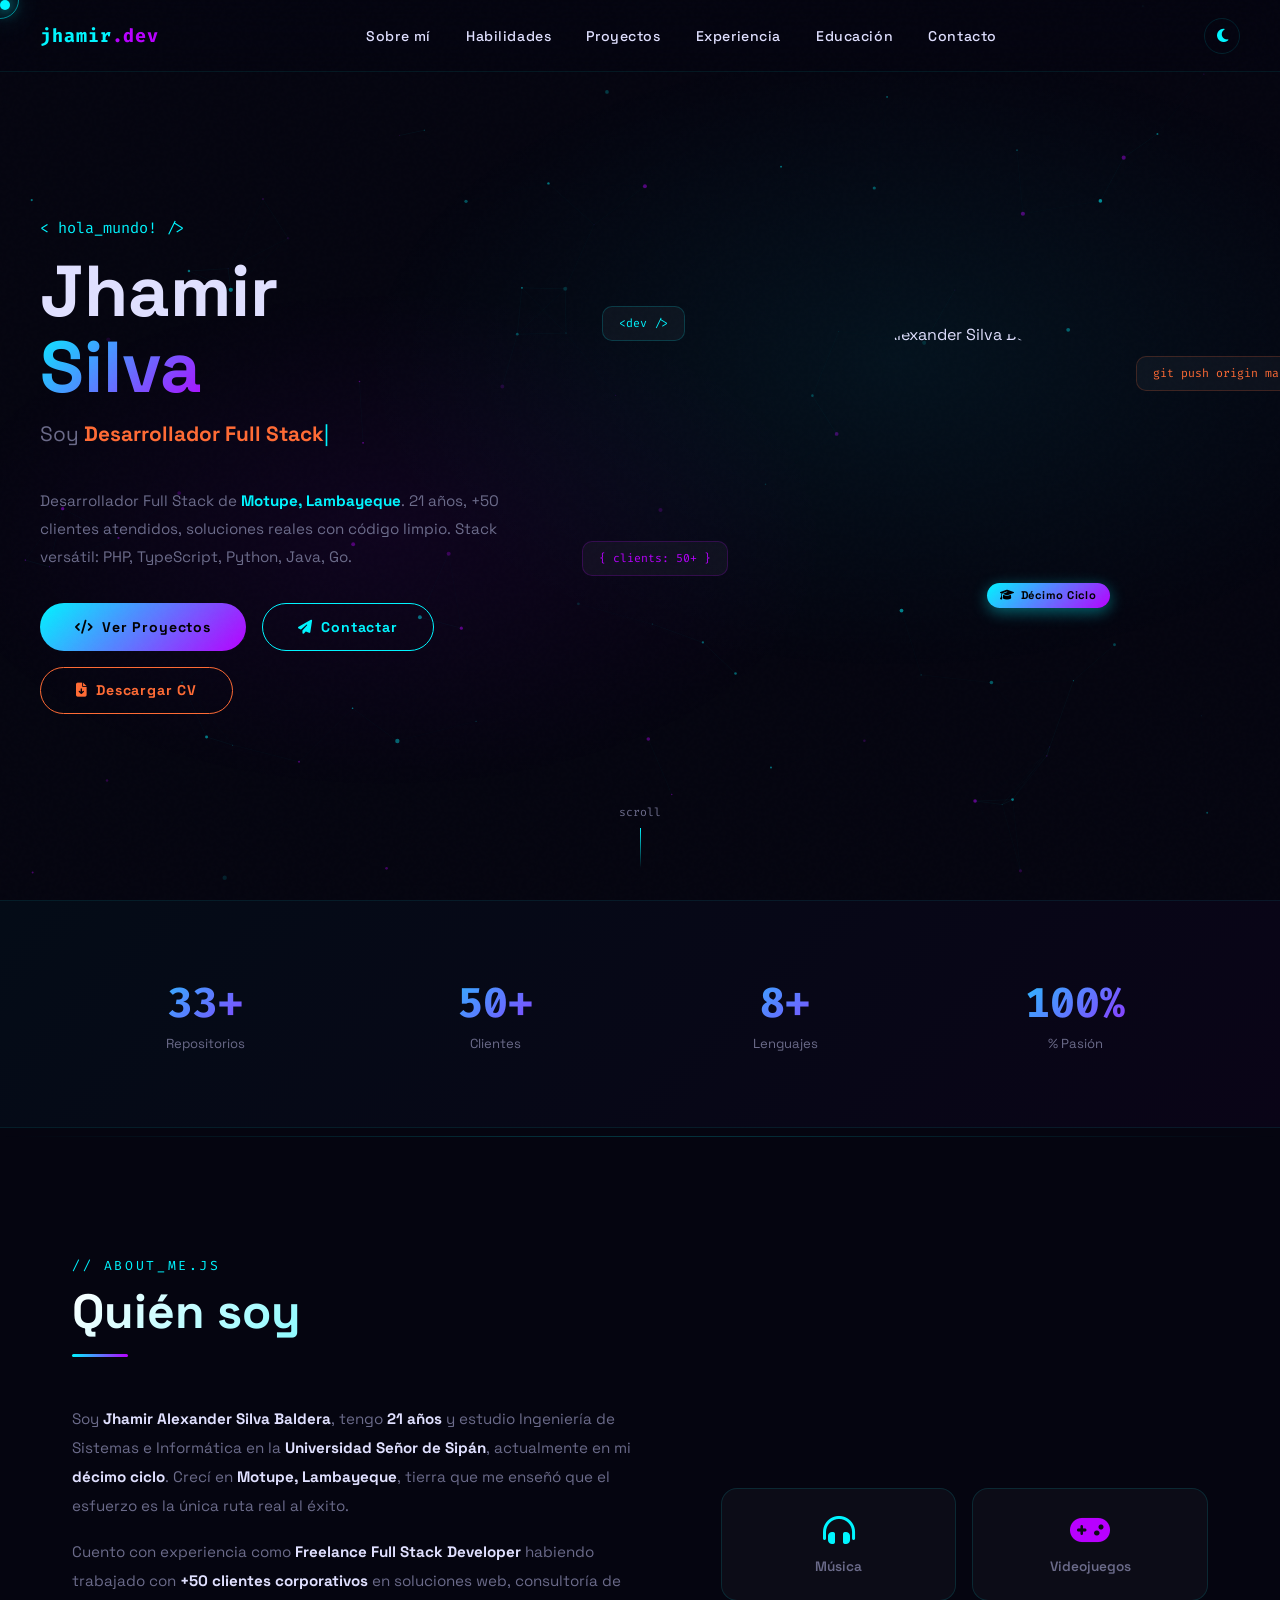
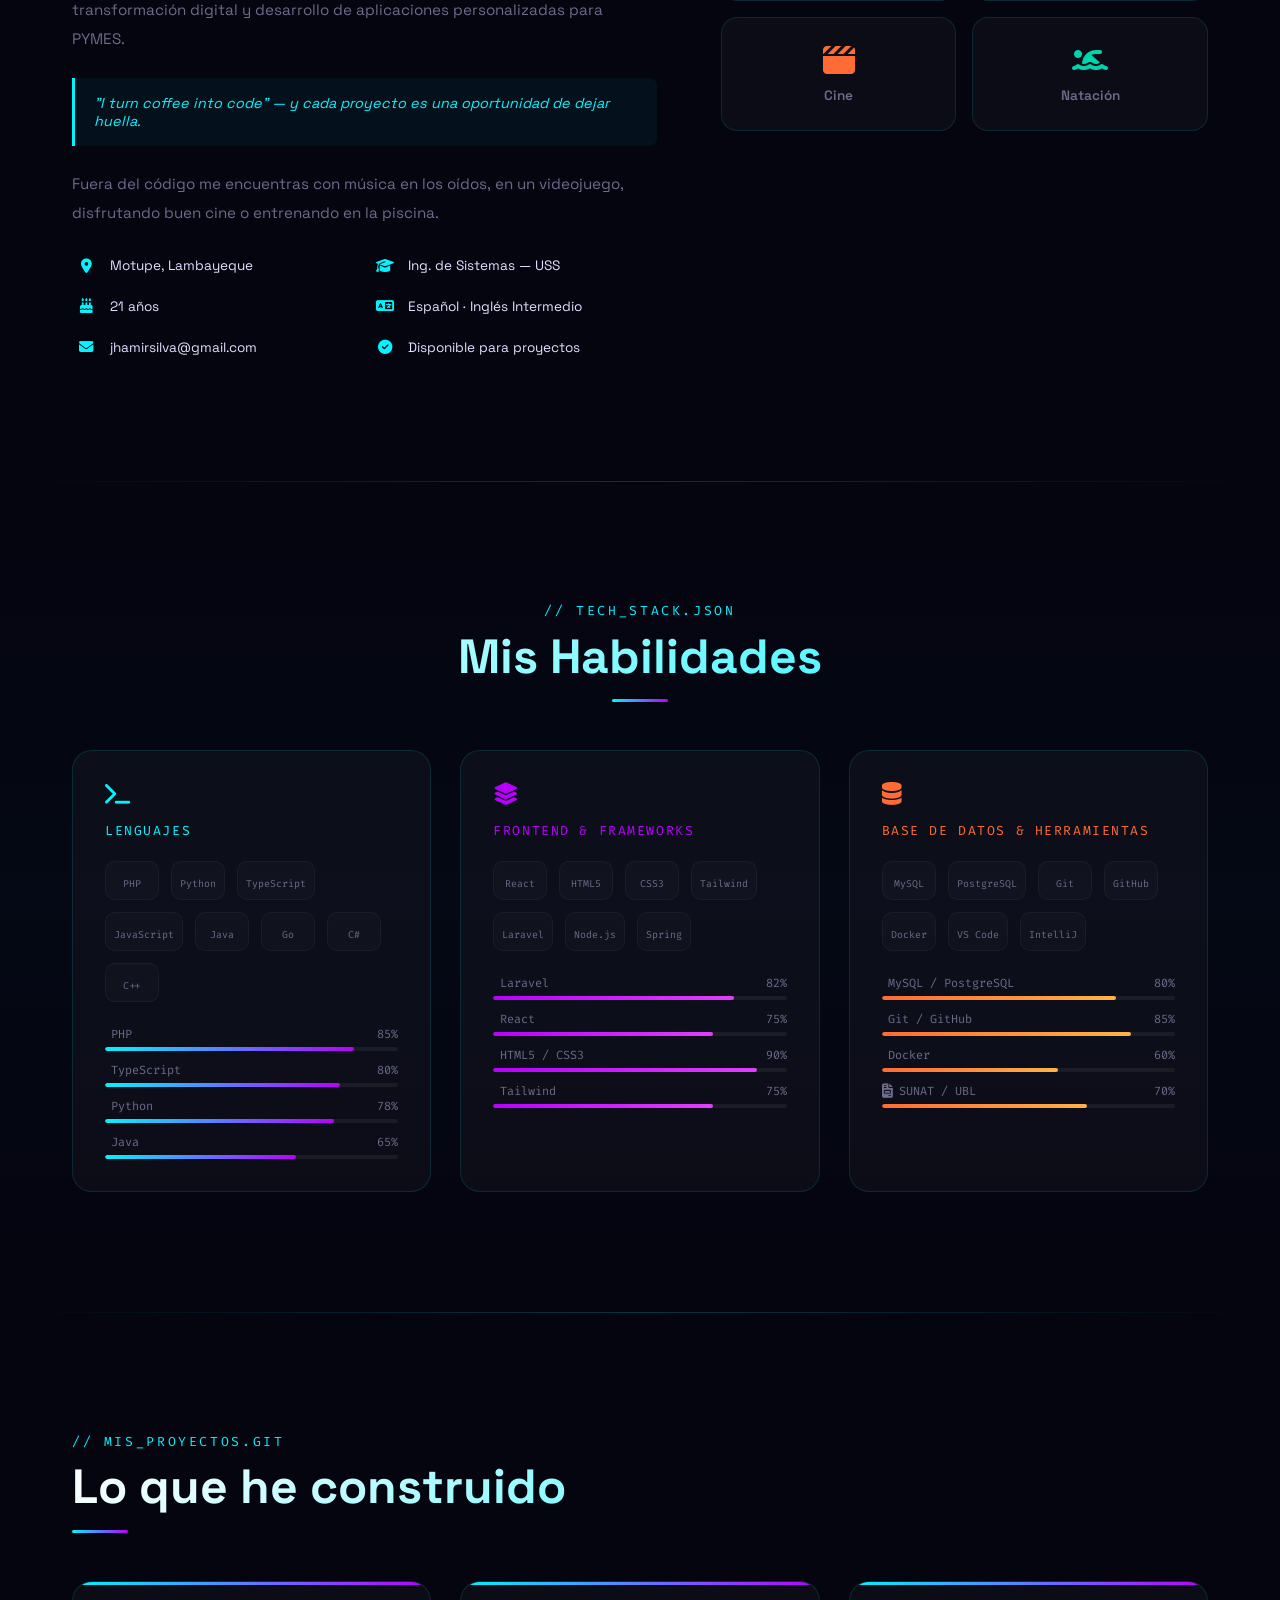
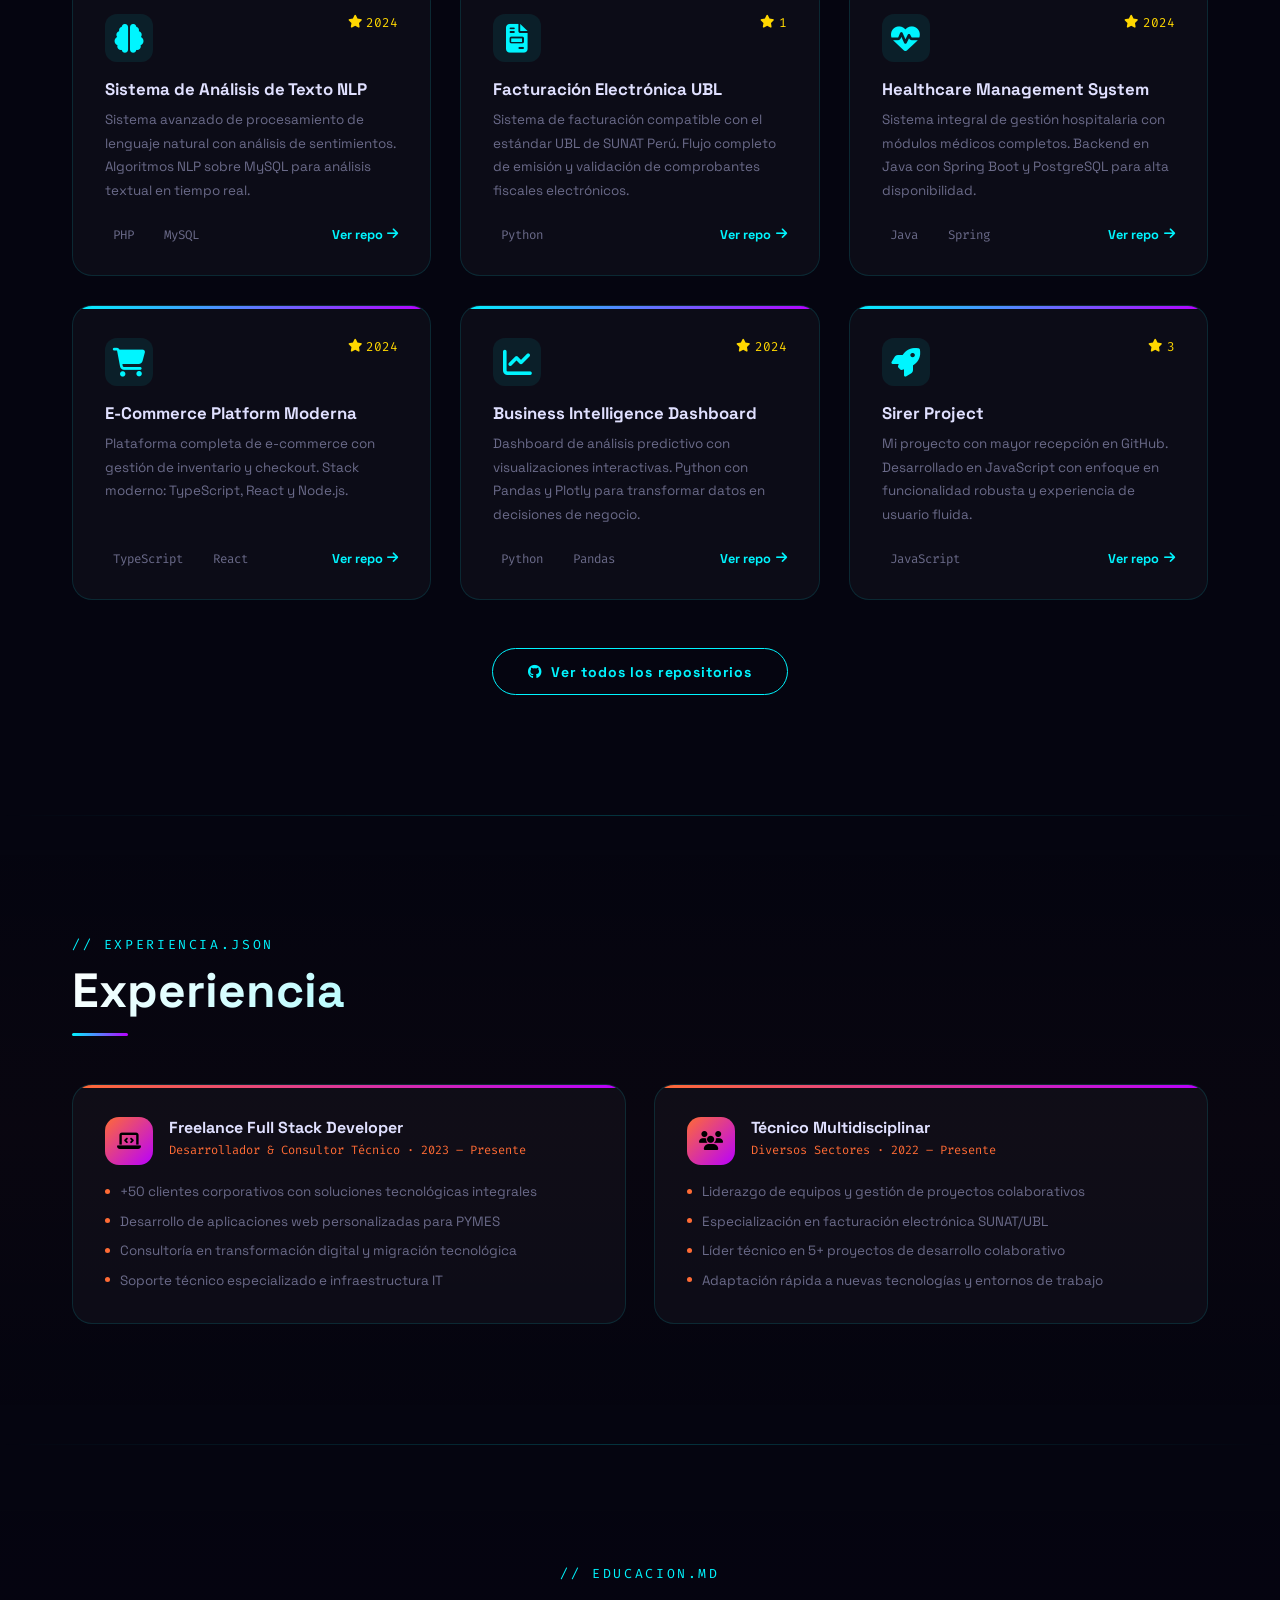
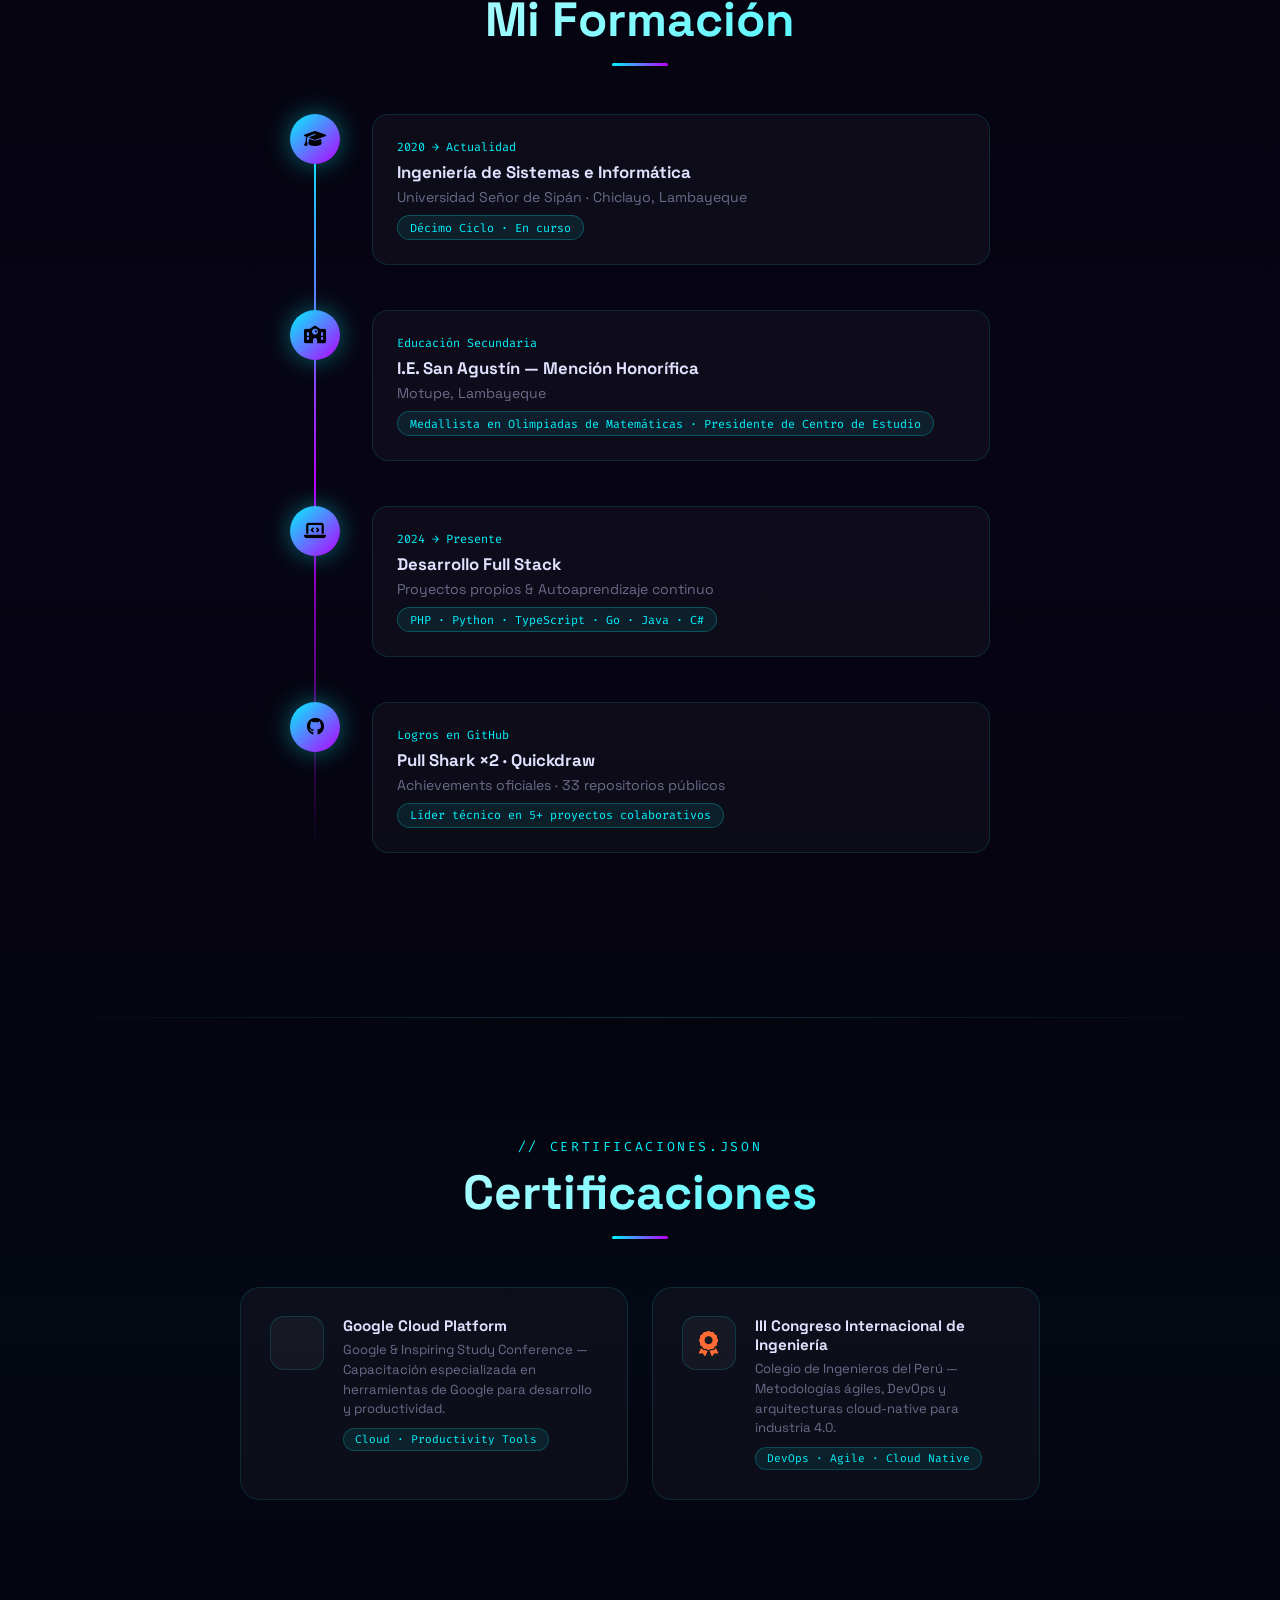
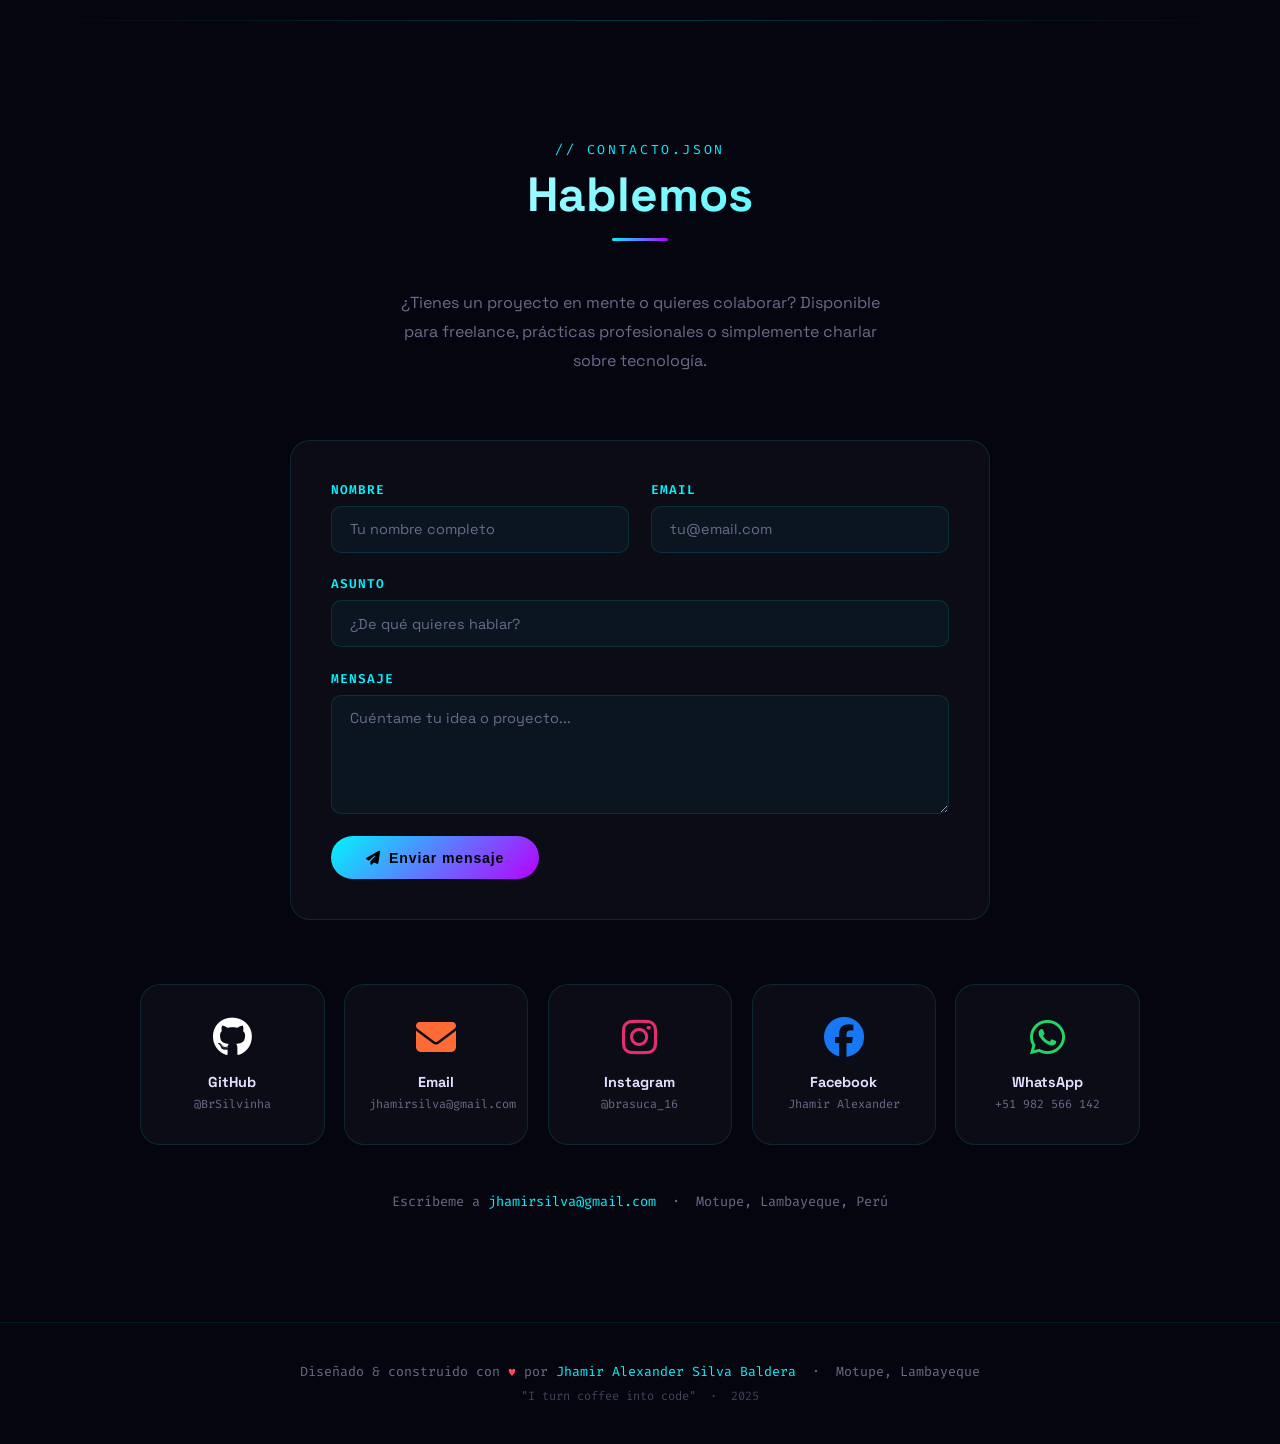
==== commit 1f203819: "rename Skills to Habilidades, protect email from spam bots, wire contact form with FormSubmit" ====
--- a/index.html
+++ b/index.html
@@ -73,7 +73,7 @@
         <a href="#hero" class="nav-logo">jhamir<span>.dev</span></a>
         <ul class="nav-links" id="nav-links">
             <li><a href="#about">Sobre mí</a></li>
-            <li><a href="#skills">Skills</a></li>
+            <li><a href="#skills">Habilidades</a></li>
             <li><a href="#projects">Proyectos</a></li>
             <li><a href="#experience">Experiencia</a></li>
             <li><a href="#education">Educación</a></li>
@@ -226,7 +226,8 @@
                         </div>
                         <div class="info-item">
                             <span class="info-icon"><i class="fas fa-envelope"></i></span>
-                            <span class="info-value">jhamirsilva@gmail.com</span>
+                            <a class="info-value em-link" data-u="jhamirsilva" data-d="gmail.com"
+                               href="#" style="color:inherit;text-decoration:none;">[email protegido]</a>
                         </div>
                         <div class="info-item">
                             <span class="info-icon"><i class="fas fa-circle-check"></i></span>
@@ -785,9 +786,14 @@
                 </p>
             </div>
 
-            <!-- Formulario — reemplaza YOUR_FORM_ID con el ID de formspree.io -->
             <form class="contact-form reveal" id="contact-form"
-                  action="https://formspree.io/f/YOUR_FORM_ID" method="POST">
+                  action="https://formsubmit.co/ajax/jhamirsilva@gmail.com" method="POST">
+                <!-- FormSubmit config -->
+                <input type="hidden" name="_subject" value="Nuevo mensaje desde tu portfolio">
+                <input type="hidden" name="_captcha" value="false">
+                <input type="hidden" name="_template" value="table">
+                <input type="text"   name="_honey" style="display:none" tabindex="-1" autocomplete="off">
+
                 <div class="form-row">
                     <div class="form-group">
                         <label for="cf-name">Nombre</label>
@@ -825,10 +831,10 @@
                     <div class="social-handle">@BrSilvinha</div>
                 </a>
 
-                <a href="mailto:jhamirsilva@gmail.com" class="social-card email reveal">
+                <a href="#" class="social-card email reveal em-link" data-u="jhamirsilva" data-d="gmail.com">
                     <i class="fas fa-envelope social-icon"></i>
                     <div class="social-name">Email</div>
-                    <div class="social-handle">jhamirsilva@gmail.com</div>
+                    <div class="social-handle em-text">···</div>
                 </a>
 
                 <a href="https://www.instagram.com/brasuca_16/" target="_blank" class="social-card instagram reveal">
@@ -852,7 +858,7 @@
 
             <div class="contact-email reveal">
                 Escríbeme a
-                <a href="mailto:jhamirsilva@gmail.com">jhamirsilva@gmail.com</a>
+                <a href="#" class="em-link" data-u="jhamirsilva" data-d="gmail.com">[email]</a>
                 &nbsp;&middot;&nbsp; Motupe, Lambayeque, Perú
             </div>
         </div>
--- a/css/variables.css
+++ b/css/variables.css
@@ -26,25 +26,38 @@
     --ease-smooth:  cubic-bezier(.4, 0, .2, 1);
 }
 
-/* ── Light Mode ────────────────────────────────────────── */
-[data-theme="light"] {
-    --bg:           #f0f2ff;
-    --bg2:          #e2e6ff;
-    --card:         rgba(0, 0, 60, 0.04);
-    --card-border:  rgba(0, 100, 200, 0.18);
-    --primary:      #0066cc;
-    --secondary:    #8800cc;
-    --accent:       #d04500;
-    --text:         #0d0d2b;
-    --muted:        #4a4a7a;
+/* ── Hacker Green Mode ─────────────────────────────────── */
+[data-theme="green"] {
+    --bg:           #000000;
+    --bg2:          #050f05;
+    --card:         rgba(0, 255, 65, 0.04);
+    --card-border:  rgba(0, 255, 65, 0.15);
+    --primary:      #00ff41;
+    --secondary:    #00cc33;
+    --accent:       #ffcc00;
+    --text:         #ccffcc;
+    --muted:        #4a7a4a;
 }
-[data-theme="light"] body {
+[data-theme="green"] body {
     background: var(--bg);
     color: var(--text);
 }
-[data-theme="light"] nav {
-    background: rgba(240, 242, 255, 0.92) !important;
-    border-bottom-color: rgba(0, 100, 200, 0.12);
+[data-theme="green"] nav {
+    background: rgba(0, 5, 0, 0.95) !important;
+    border-bottom-color: rgba(0, 255, 65, 0.12);
 }
-[data-theme="light"] #particles-canvas { opacity: 0.3; }
-[data-theme="light"] body::after { opacity: 0.15; }
+[data-theme="green"] #hero::before {
+    background:
+        radial-gradient(ellipse 60% 50% at 70% 40%, rgba(0,255,65,0.07) 0%, transparent 70%),
+        radial-gradient(ellipse 50% 40% at 30% 60%, rgba(0,200,50,0.05) 0%, transparent 70%);
+}
+[data-theme="green"] .hero-name .highlight,
+[data-theme="green"] .stat-number,
+[data-theme="green"] .section-title {
+    background: linear-gradient(135deg, #00ff41, #00cc33);
+    -webkit-background-clip: text;
+    -webkit-text-fill-color: transparent;
+    background-clip: text;
+}
+[data-theme="green"] #particles-canvas { opacity: 0.5; filter: hue-rotate(100deg); }
+[data-theme="green"] body::after { opacity: 0.2; }
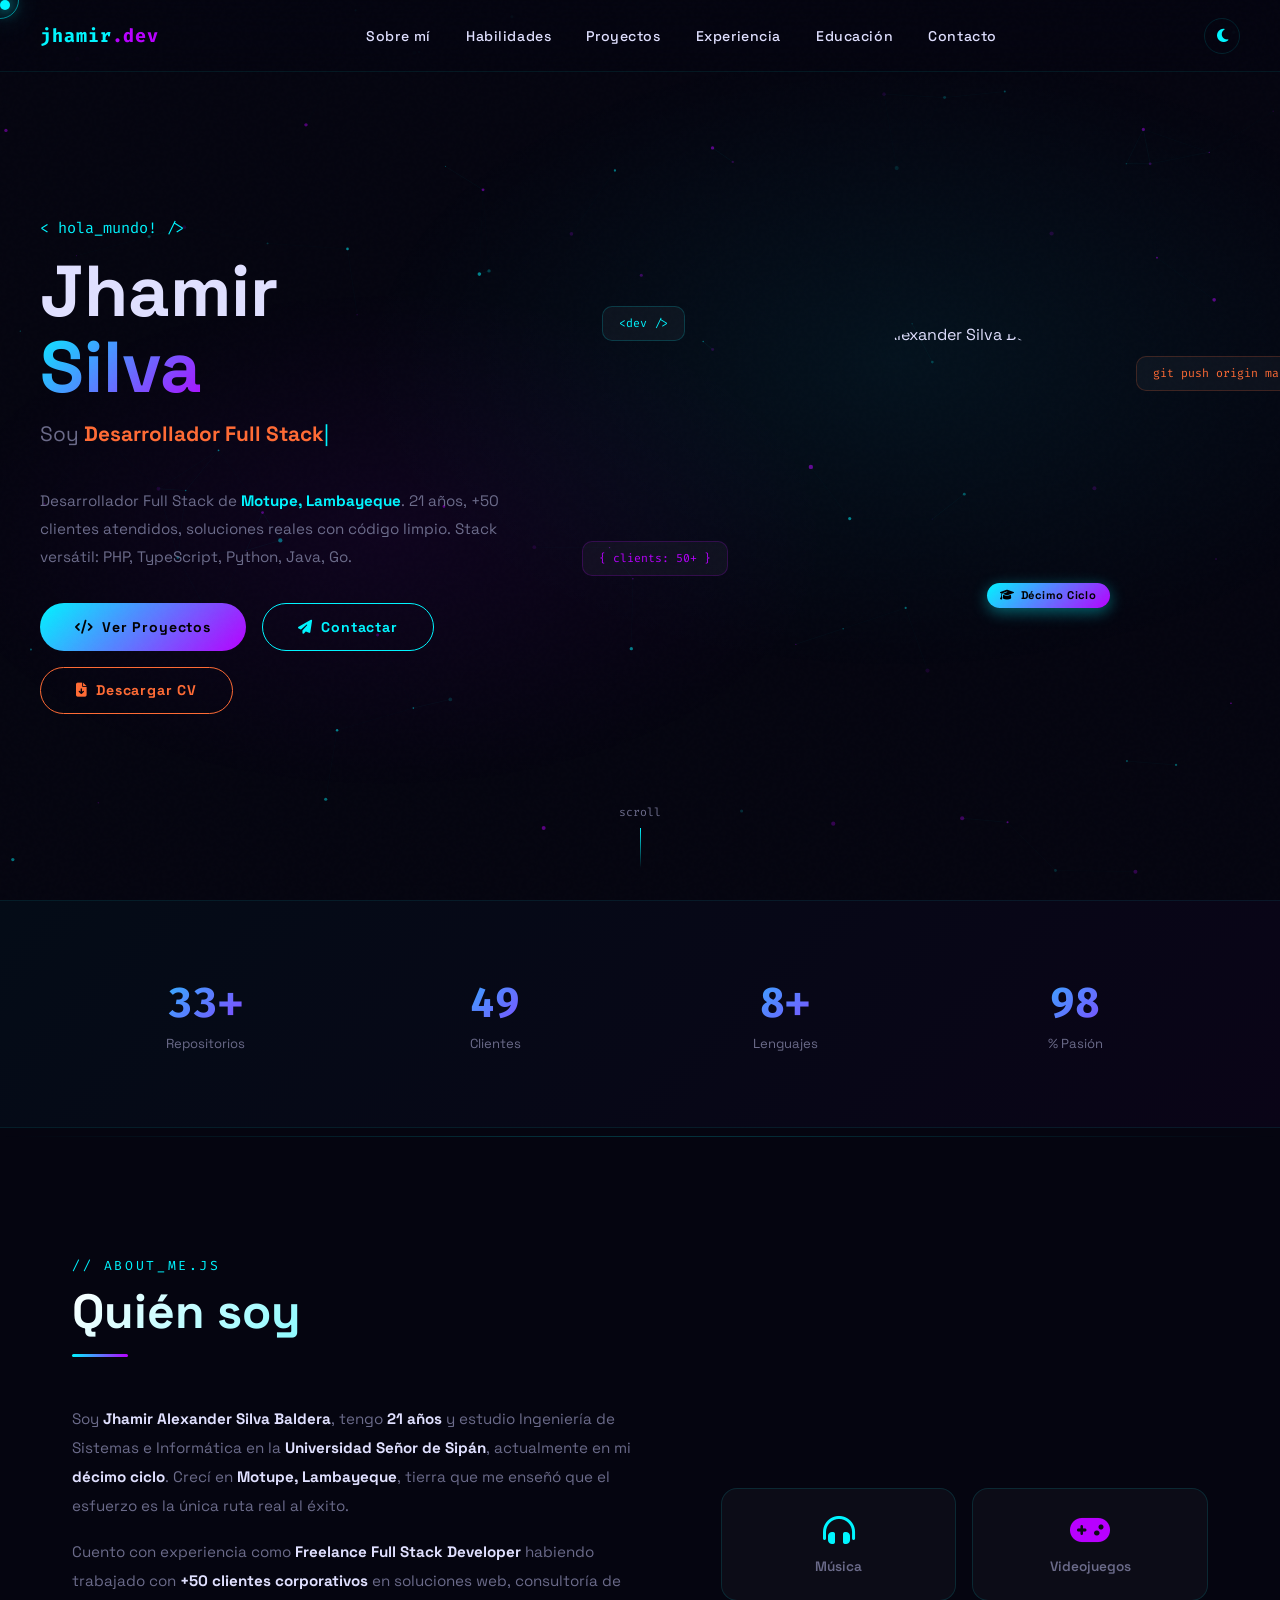
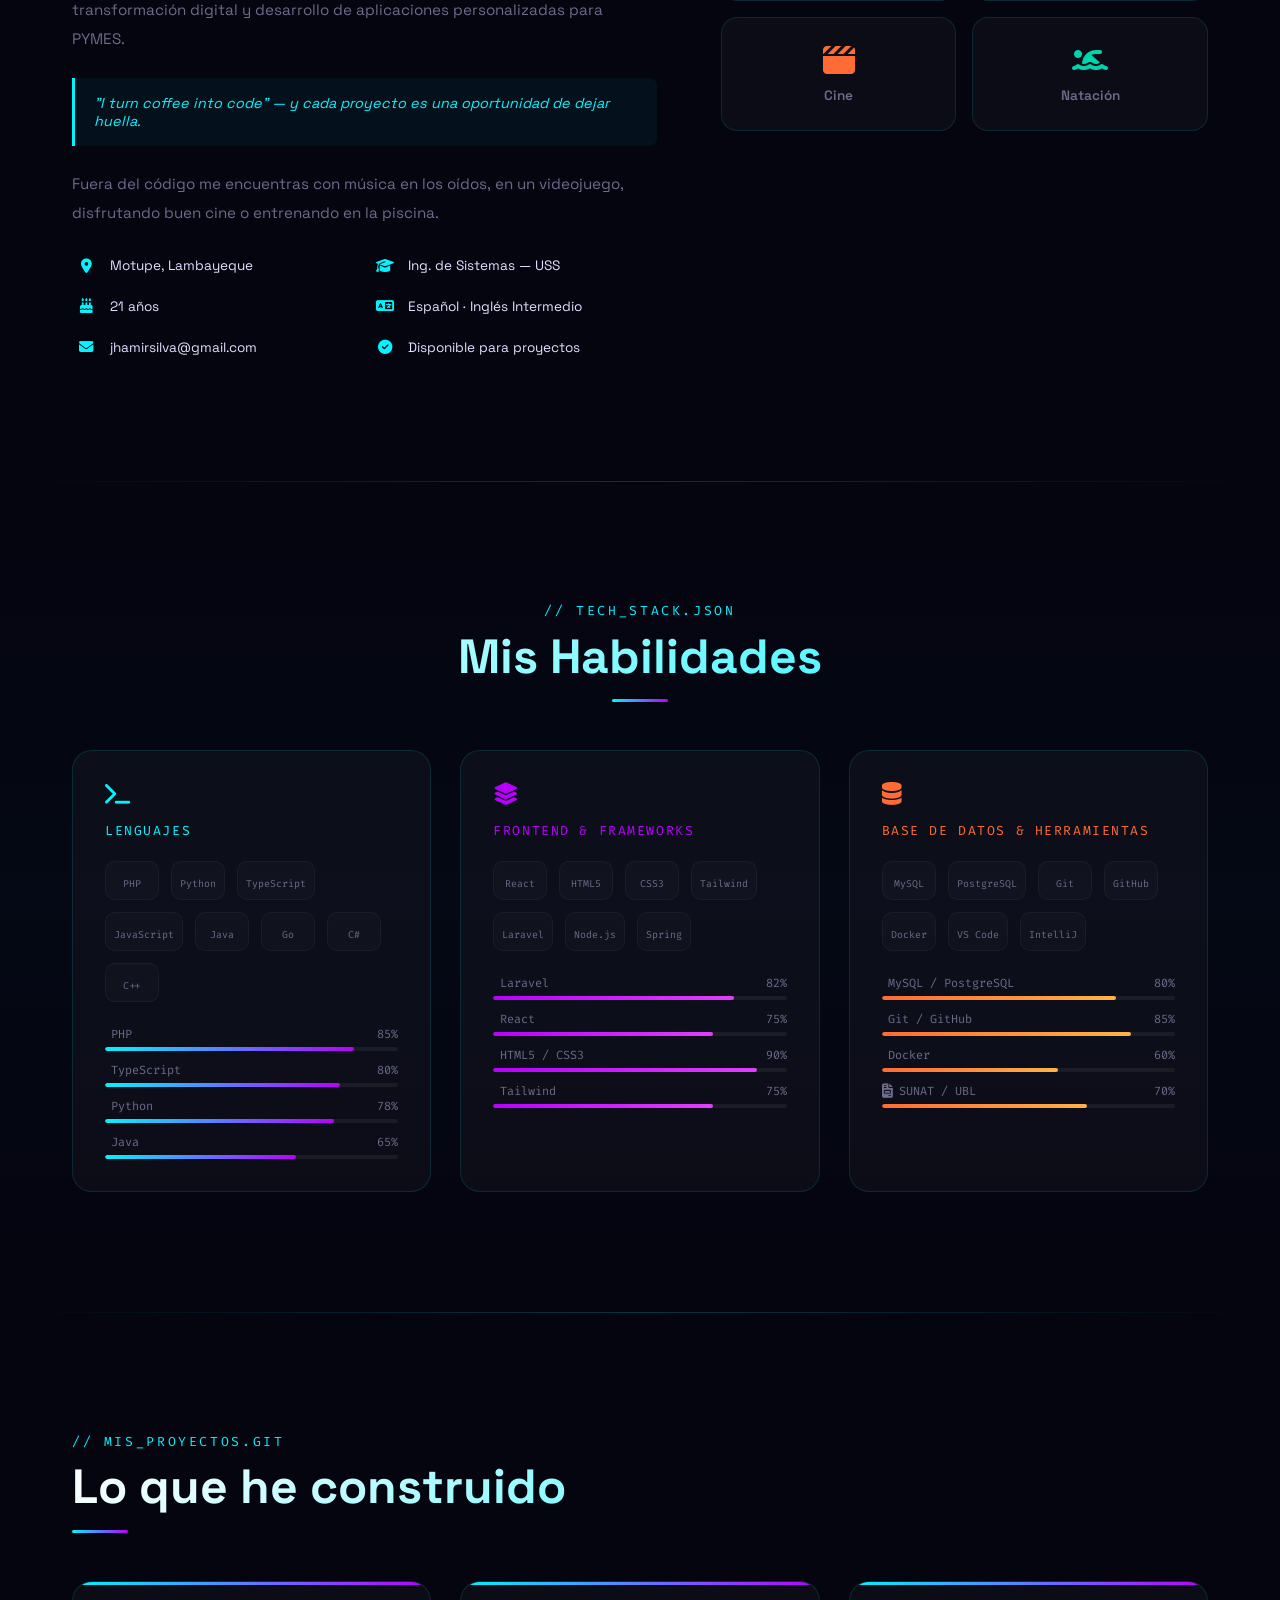
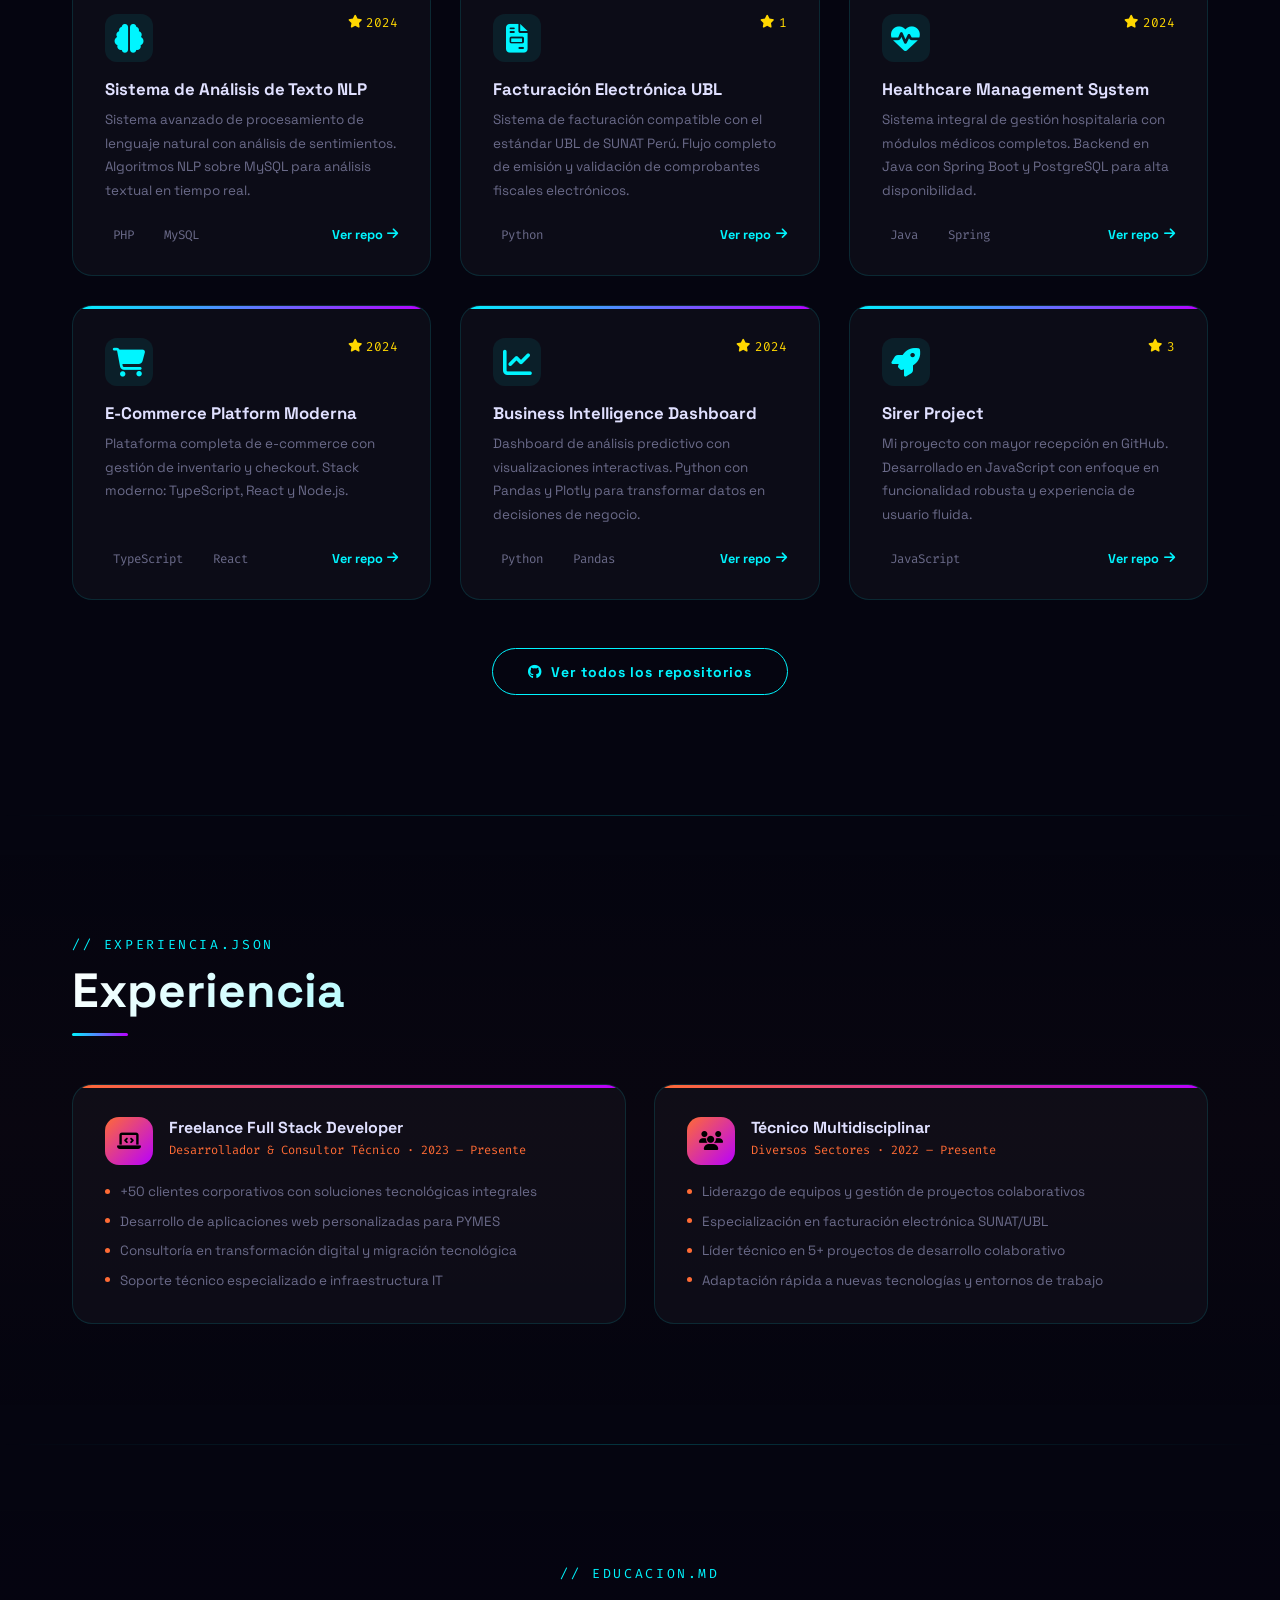
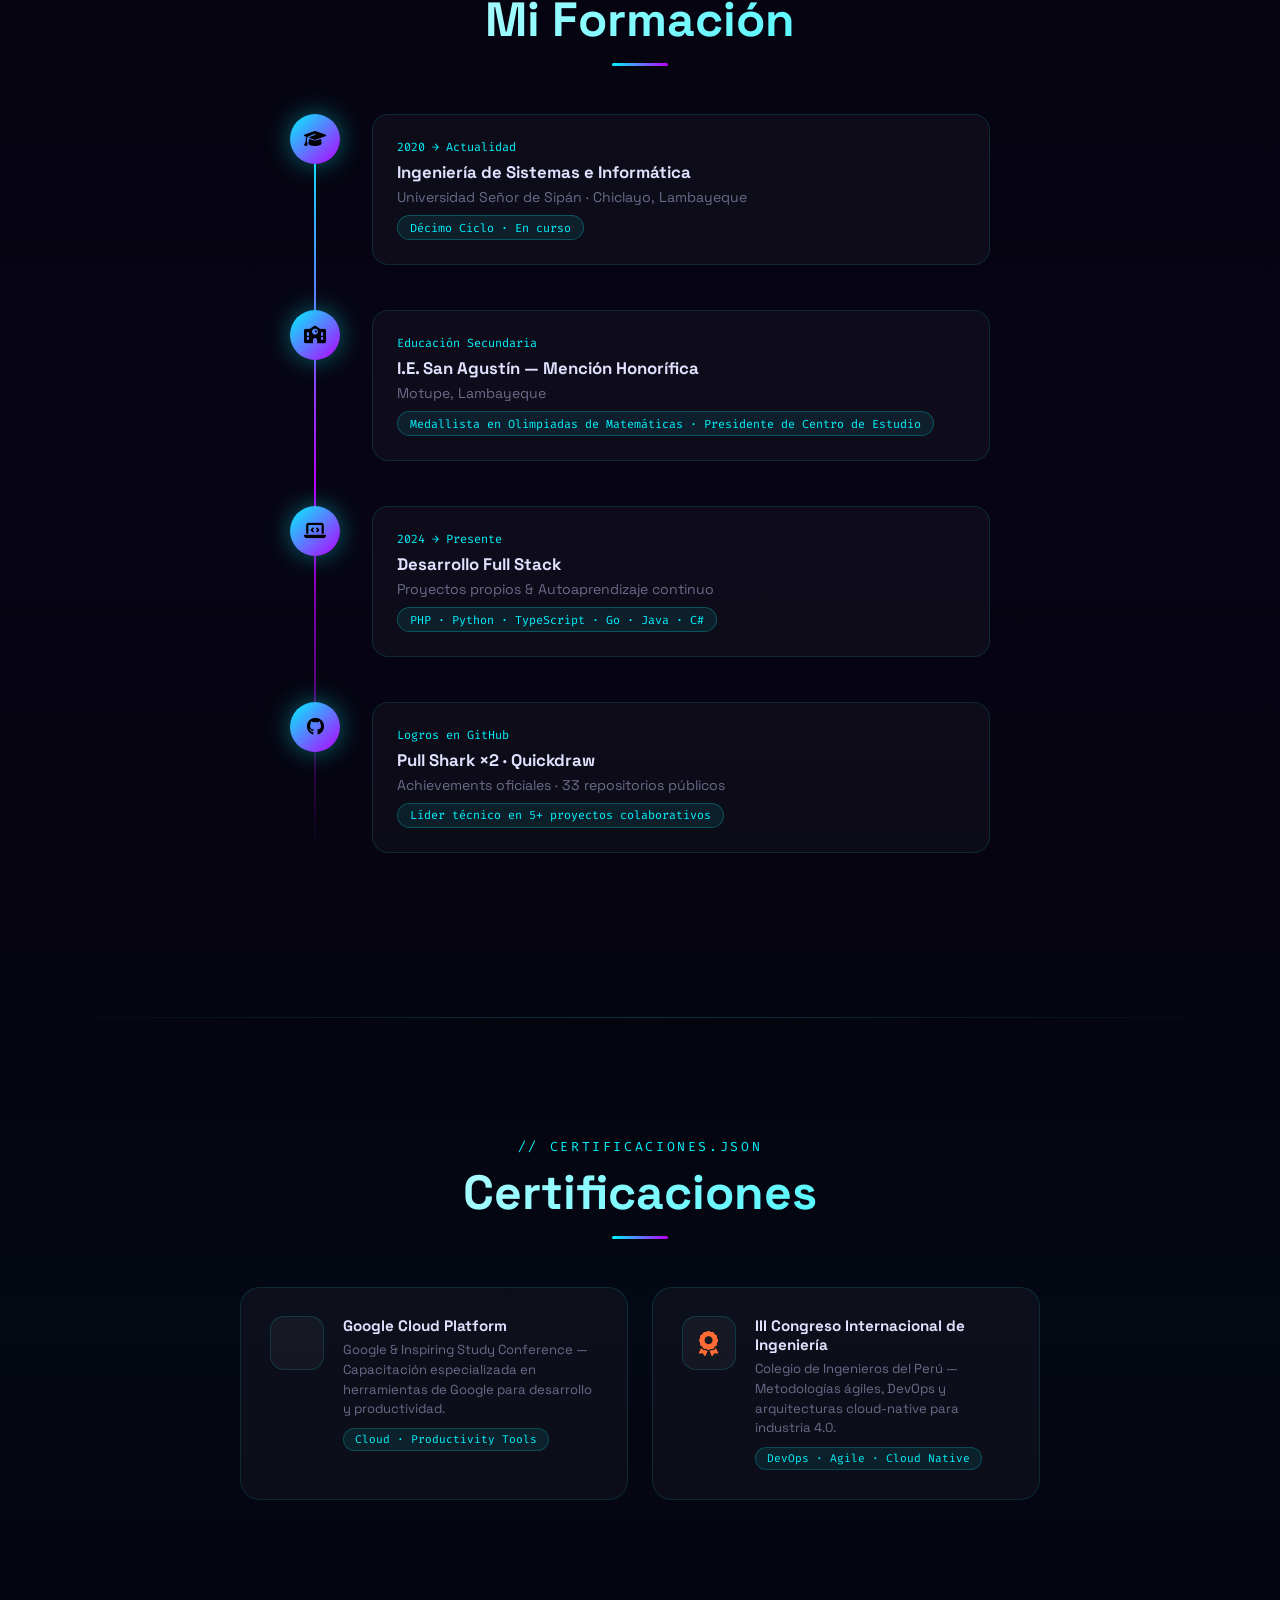
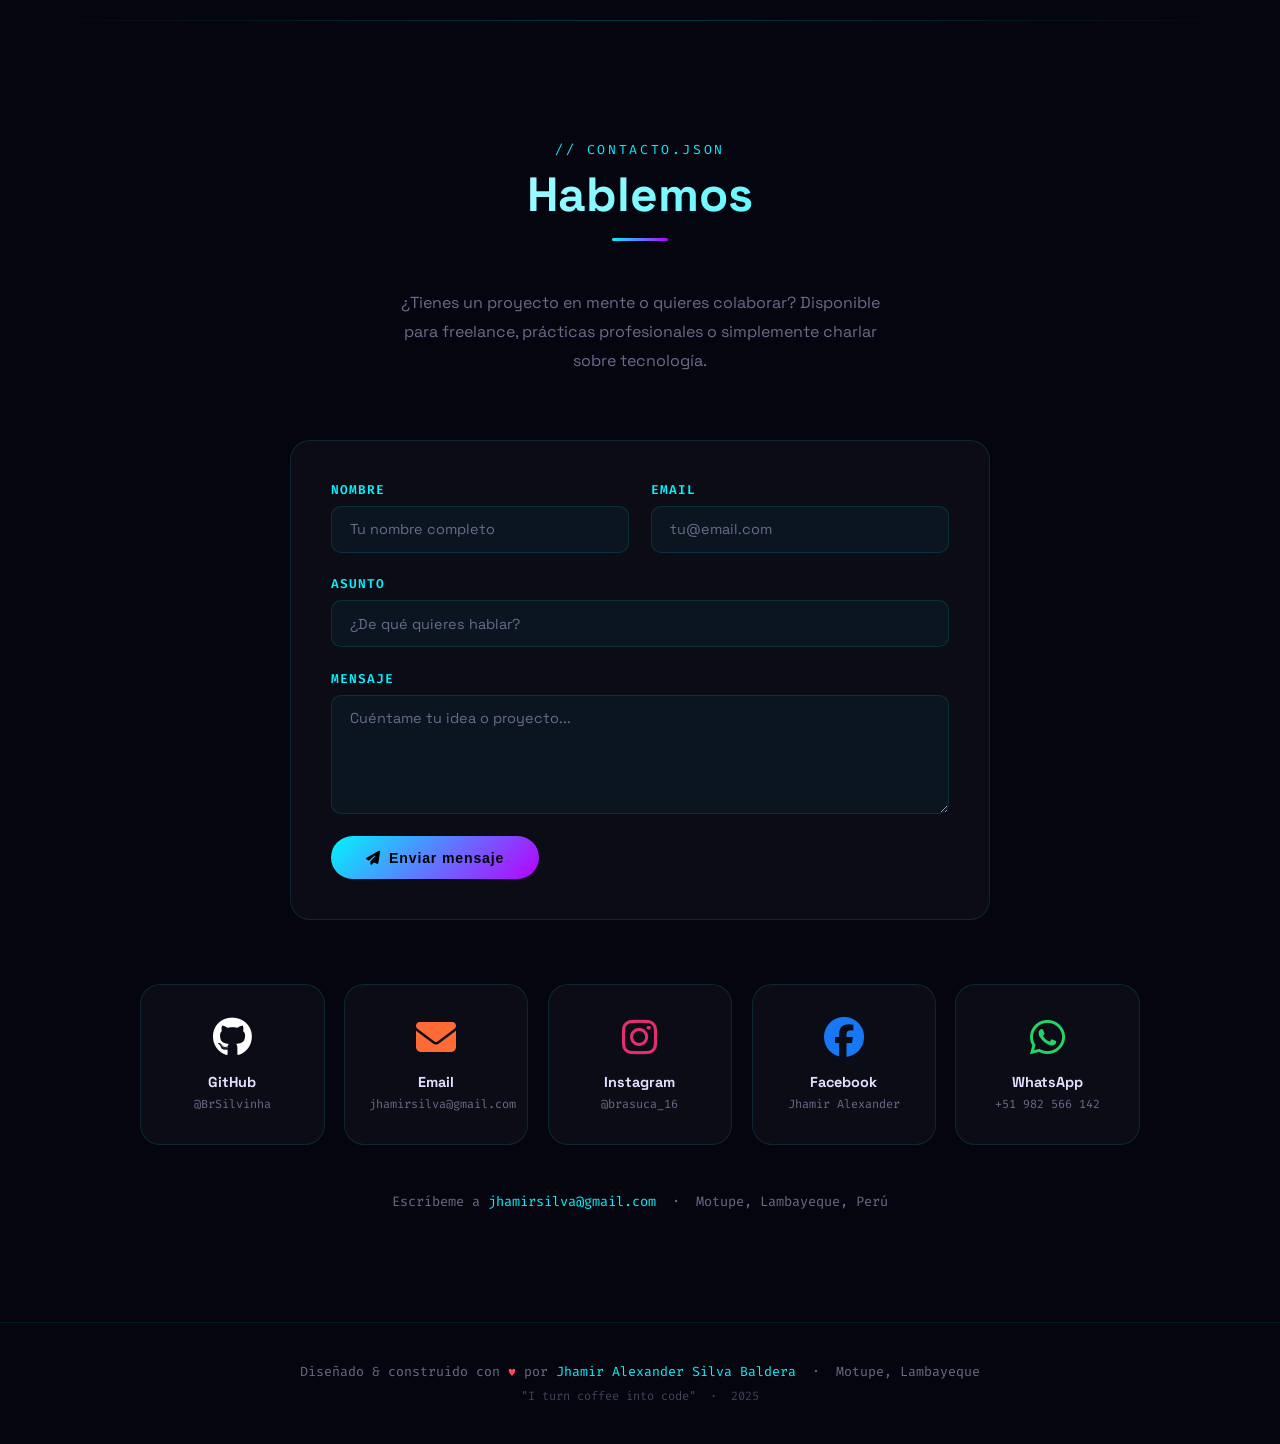
==== commit 37fd9dcd: "connect Formspree form xvzbeaqr for contact" ====
--- a/index.html
+++ b/index.html
@@ -787,12 +787,9 @@
             </div>
 
             <form class="contact-form reveal" id="contact-form"
-                  action="https://formsubmit.co/ajax/jhamirsilva@gmail.com" method="POST">
-                <!-- FormSubmit config -->
-                <input type="hidden" name="_subject" value="Nuevo mensaje desde tu portfolio">
-                <input type="hidden" name="_captcha" value="false">
-                <input type="hidden" name="_template" value="table">
-                <input type="text"   name="_honey" style="display:none" tabindex="-1" autocomplete="off">
+                  action="https://formspree.io/f/xvzbeaqr" method="POST">
+                <!-- Honeypot anti-spam (Formspree) -->
+                <input type="text" name="_gotcha" style="display:none" tabindex="-1" autocomplete="off">
 
                 <div class="form-row">
                     <div class="form-group">
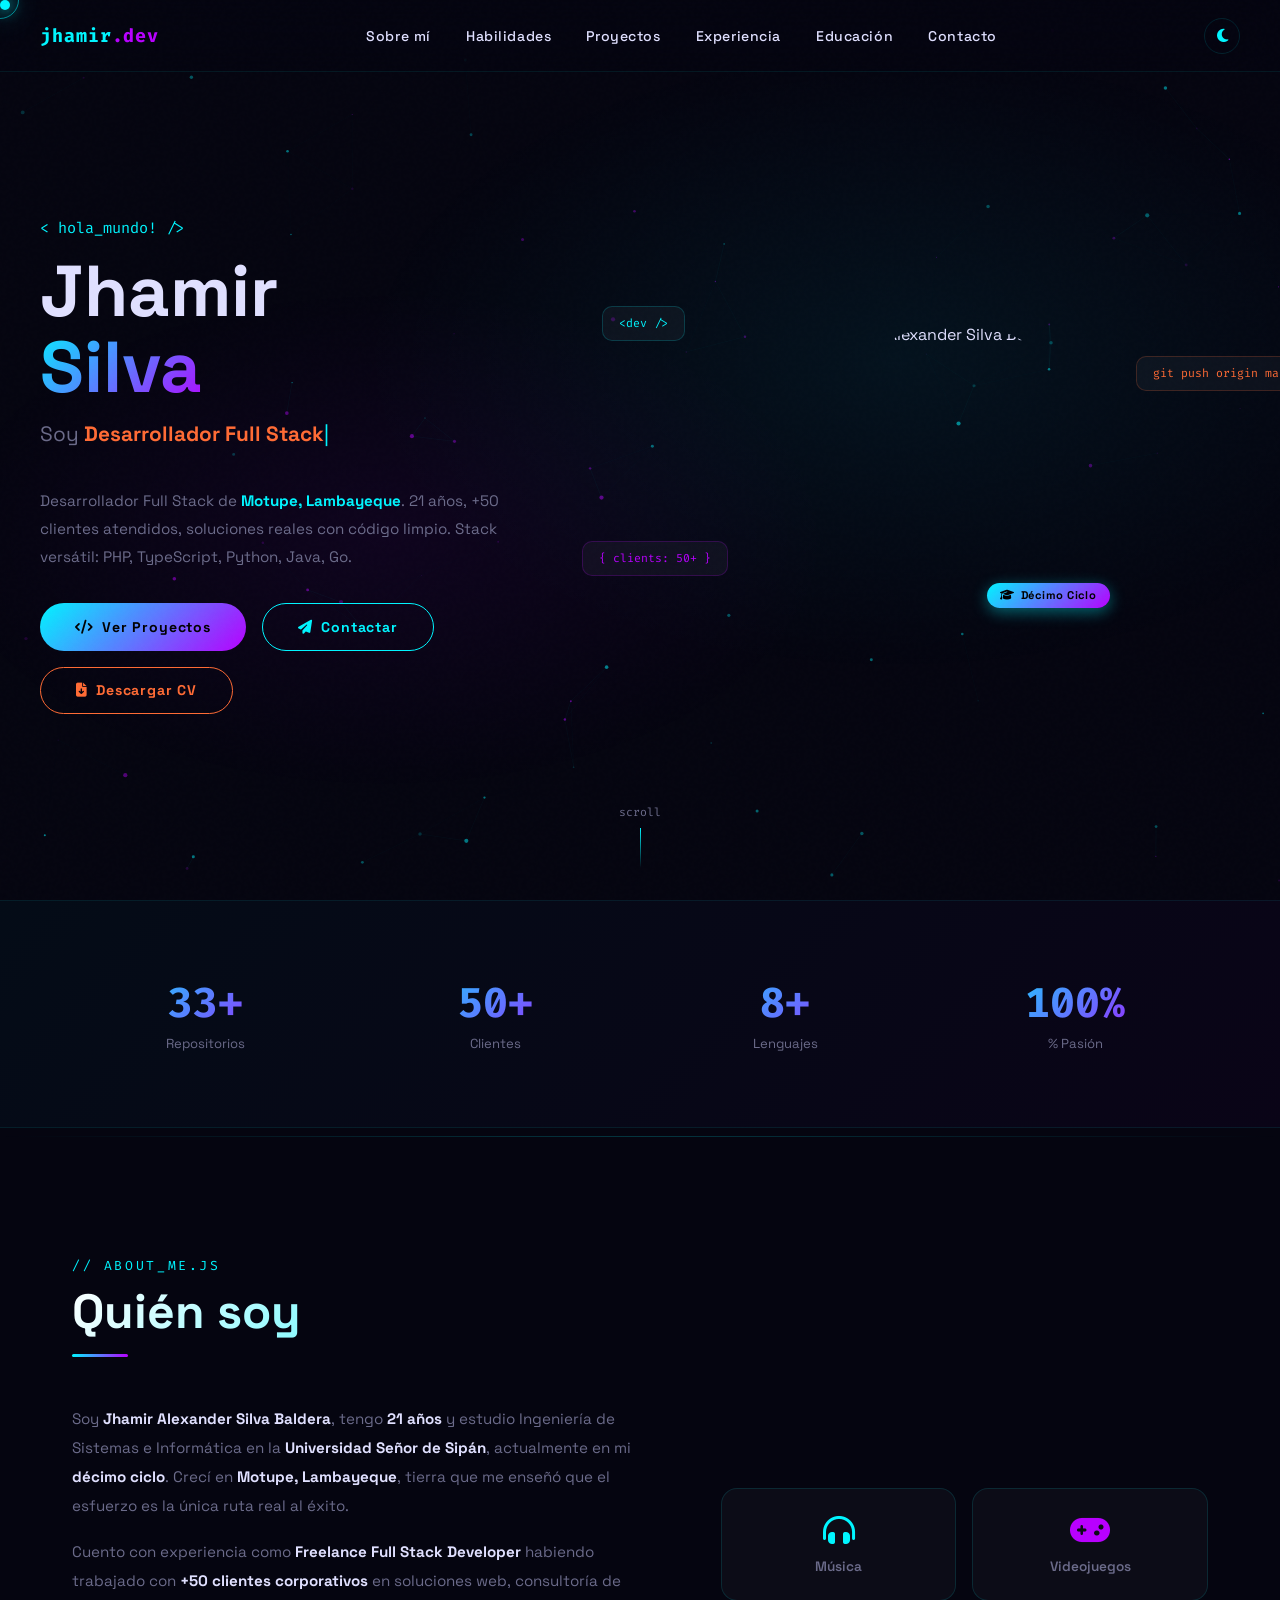
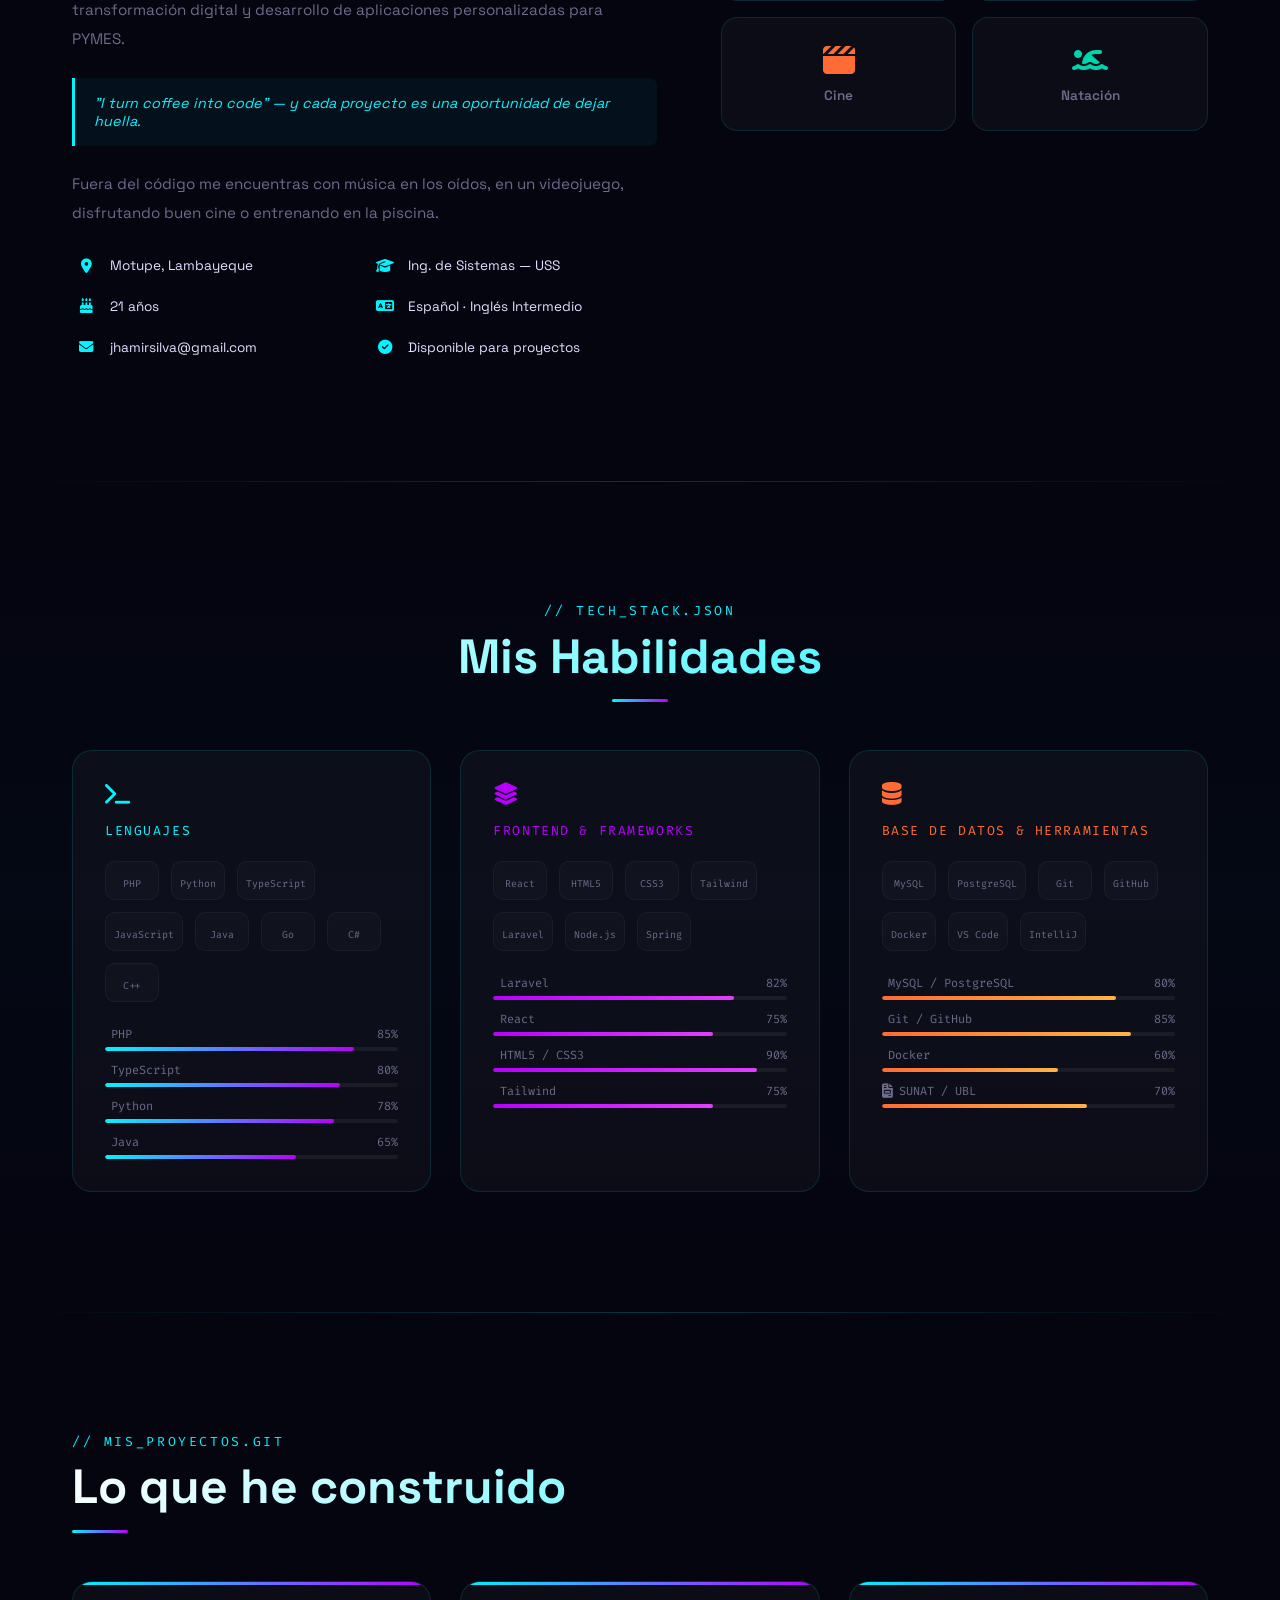
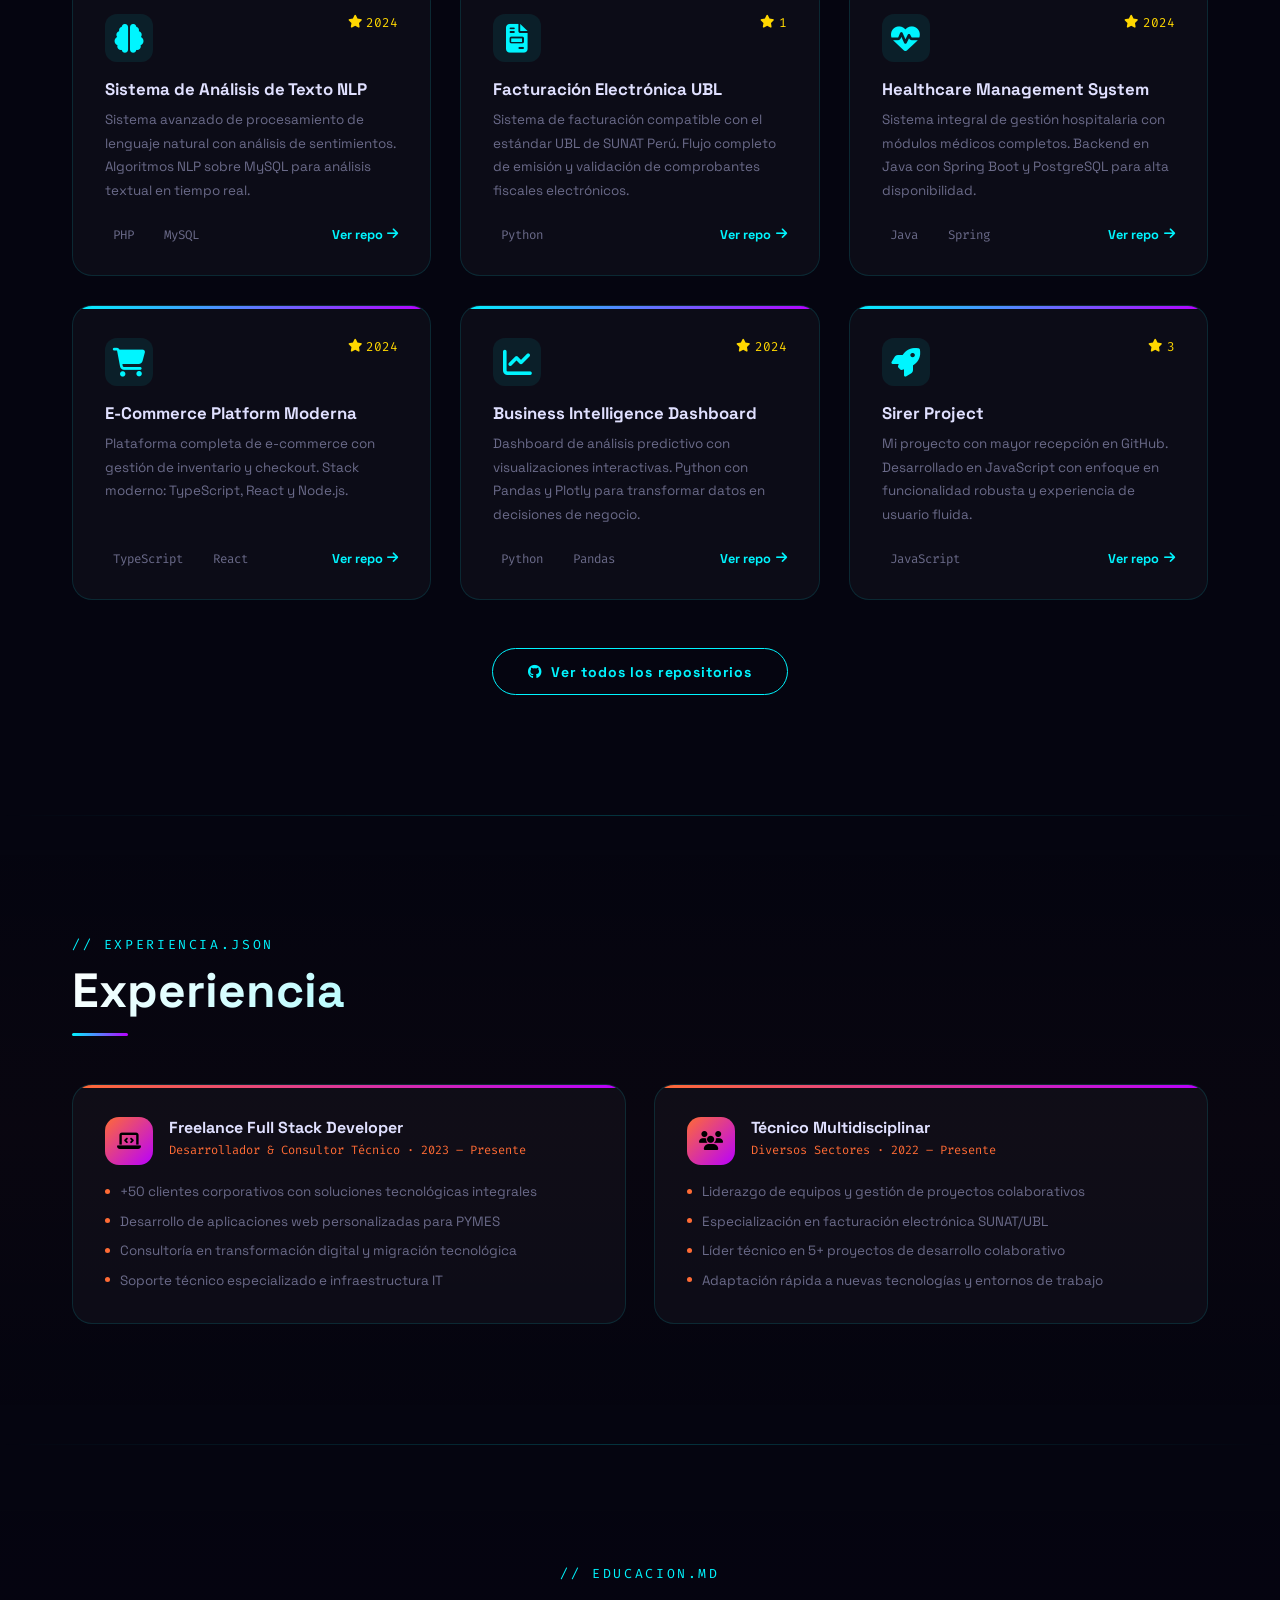
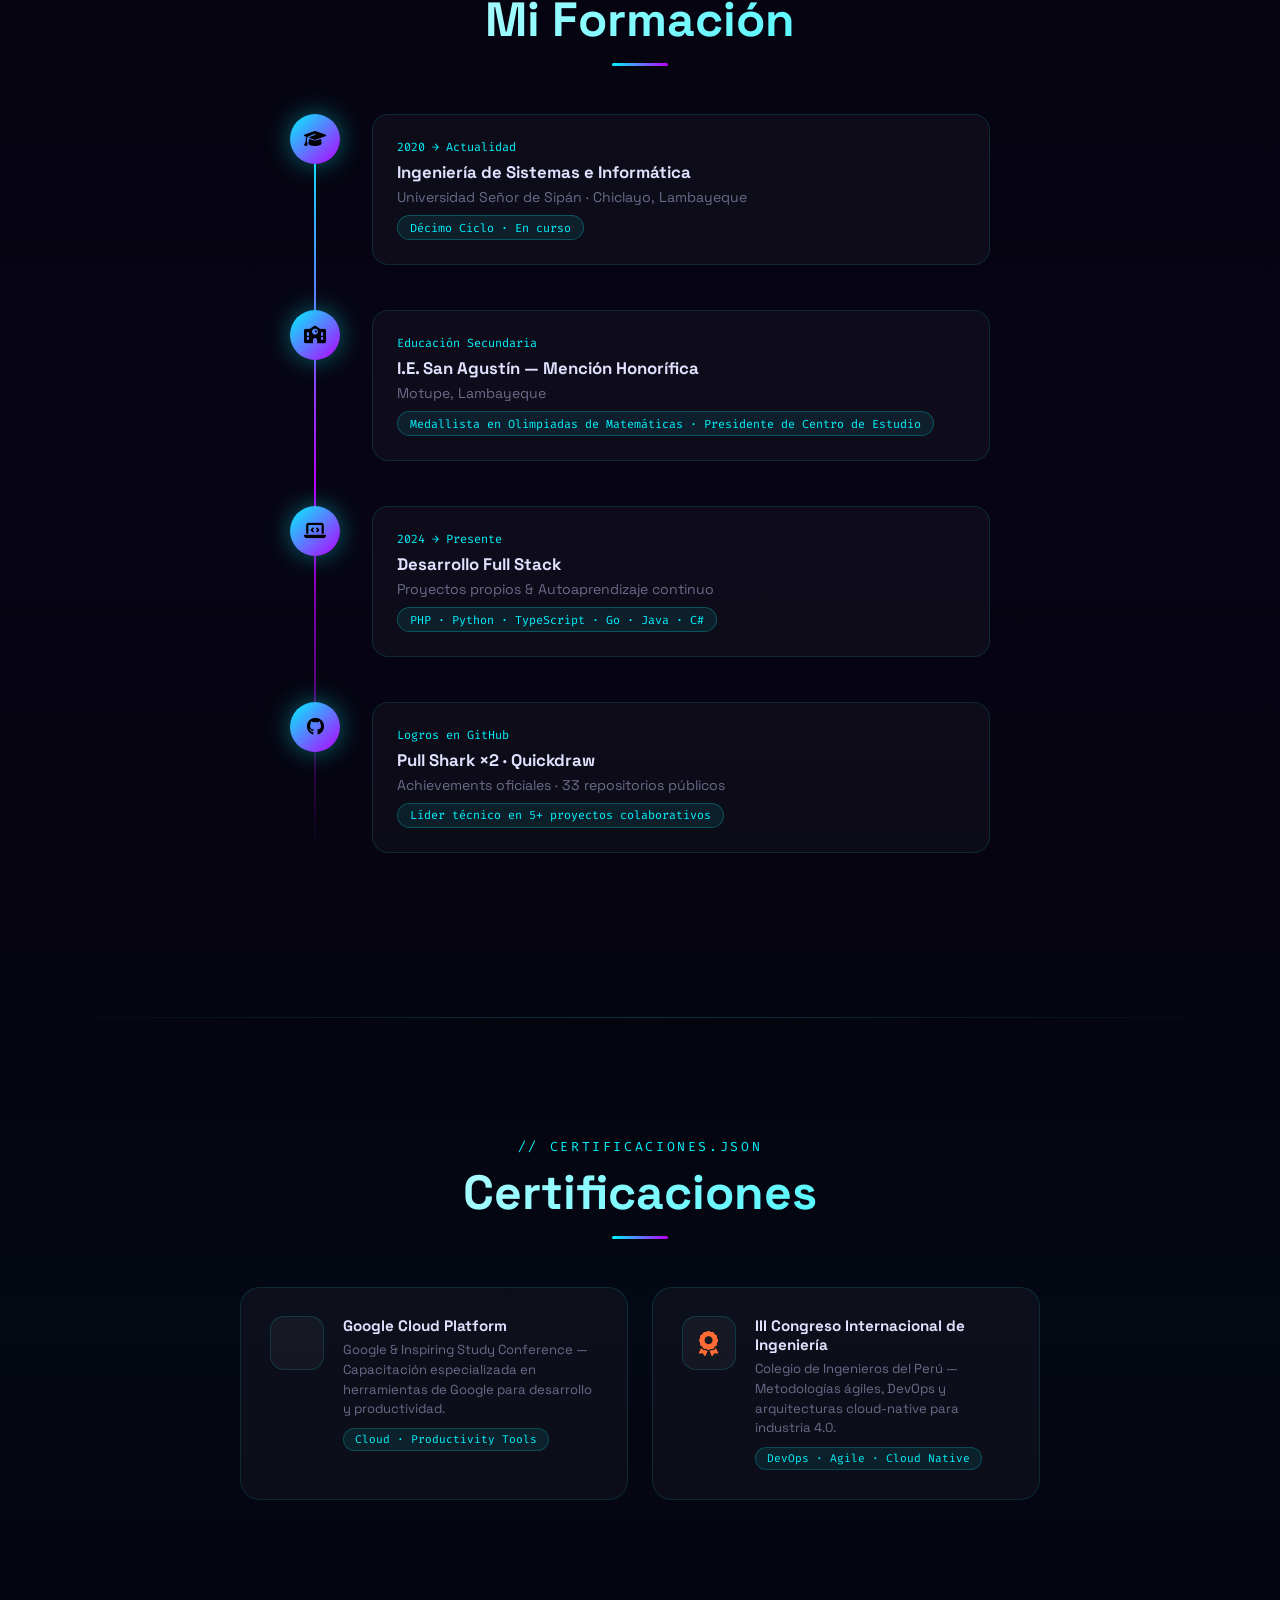
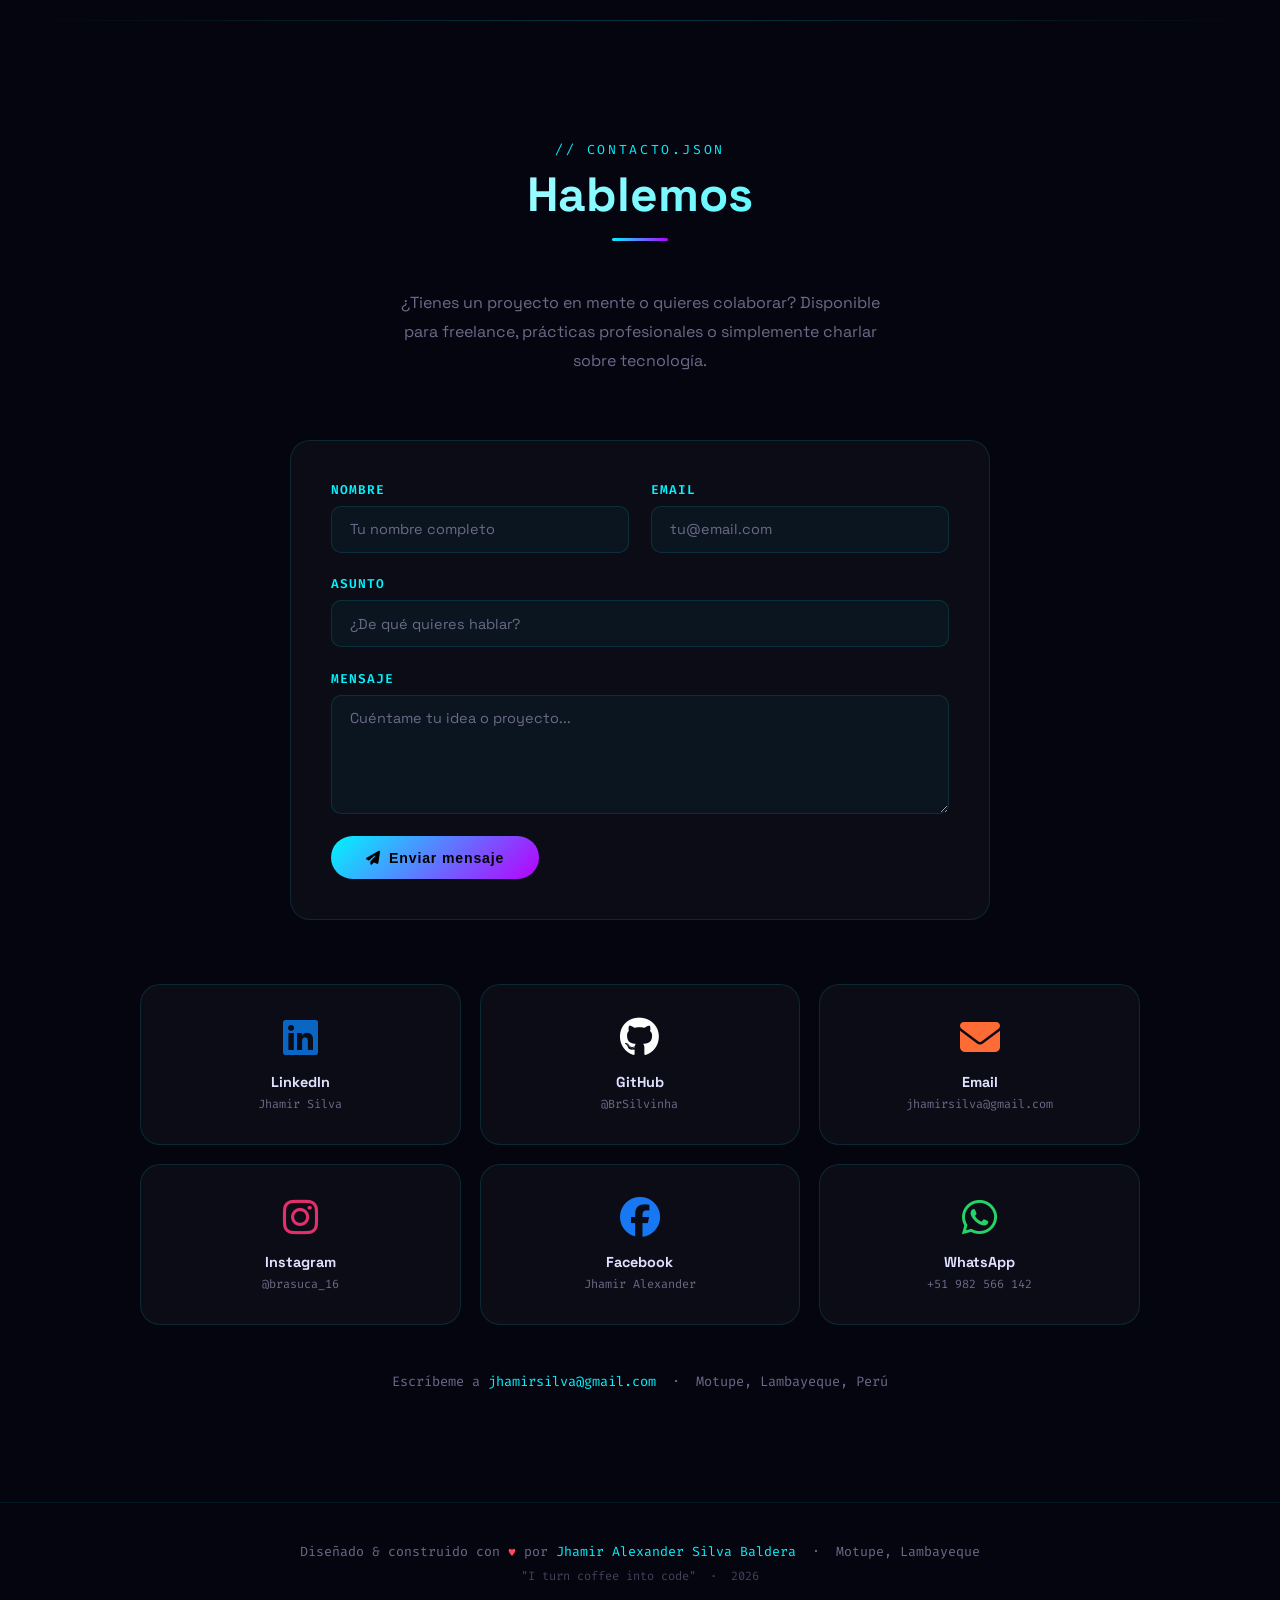
==== commit 01cd34af: "fix: hamburger nativo, scroll progress bar, LinkedIn, vercel 404, fuentes, footer 2026 - Hamburger <" ====
--- a/index.html
+++ b/index.html
@@ -27,7 +27,7 @@
     <link rel="icon" type="image/svg+xml" href="favicon.svg">
 
     <!-- Fonts -->
-    <link href="https://fonts.googleapis.com/css2?family=Fira+Code:wght@300;400;500;600;700&family=Space+Grotesk:wght@300;400;500;600;700&display=swap" rel="stylesheet">
+    <link href="https://fonts.googleapis.com/css2?family=Fira+Code:wght@400;500;700&family=Space+Grotesk:wght@400;500;600;700&display=swap" rel="stylesheet">
 
     <!-- Icons -->
     <link rel="stylesheet" href="https://cdnjs.cloudflare.com/ajax/libs/font-awesome/6.5.1/css/all.min.css">
@@ -48,6 +48,9 @@
 </head>
 <body>
 
+    <!-- SCROLL PROGRESS -->
+    <div id="scroll-progress" aria-hidden="true"></div>
+
     <!-- PRELOADER -->
     <div id="preloader">
         <div class="preloader-logo">&lt;JS/&gt;</div>
@@ -82,9 +85,9 @@
         <button id="theme-toggle" aria-label="Cambiar tema" title="Cambiar tema">
             <i class="fas fa-moon" aria-hidden="true"></i>
         </button>
-        <div class="hamburger" id="hamburger" aria-label="Abrir menú" aria-expanded="false" role="button" tabindex="0">
+        <button class="hamburger" id="hamburger" aria-label="Abrir menú" aria-expanded="false">
             <span></span><span></span><span></span>
-        </div>
+        </button>
     </nav>
 
     <!-- HERO -->
@@ -822,6 +825,13 @@
             </form>
 
             <div class="social-grid">
+                <!-- Actualiza la URL con tu perfil real de LinkedIn -->
+                <a href="https://www.linkedin.com/in/jhamir-silva/" target="_blank" rel="noopener noreferrer" class="social-card linkedin reveal">
+                    <i class="fab fa-linkedin social-icon"></i>
+                    <div class="social-name">LinkedIn</div>
+                    <div class="social-handle">Jhamir Silva</div>
+                </a>
+
                 <a href="https://github.com/BrSilvinha" target="_blank" class="social-card github reveal">
                     <i class="fab fa-github social-icon"></i>
                     <div class="social-name">GitHub</div>
@@ -869,7 +879,7 @@
             &nbsp;&middot;&nbsp; Motupe, Lambayeque
         </p>
         <p style="margin-top: 0.5rem; font-size: 0.75rem; opacity: 0.6;">
-            "I turn coffee into code" &nbsp;&middot;&nbsp; 2025
+            "I turn coffee into code" &nbsp;&middot;&nbsp; 2026
         </p>
     </footer>
 
--- a/css/base.css
+++ b/css/base.css
@@ -1,6 +1,19 @@
 /* ============================================================
    BASE — Reset, body, scrollbar, preloader, back-to-top
    ============================================================ */
+
+/* ── Scroll Progress Bar ───────────────────────────────── */
+#scroll-progress {
+    position: fixed;
+    top: 0;
+    left: 0;
+    height: 3px;
+    width: 0%;
+    background: linear-gradient(90deg, var(--primary), var(--secondary), var(--accent));
+    z-index: 9999;
+    transition: width 0.1s linear;
+    border-radius: 0 2px 2px 0;
+}
 
 /* Reset */
 *, *::before, *::after {
--- a/css/nav.css
+++ b/css/nav.css
@@ -82,6 +82,8 @@
     gap: 5px;
     cursor: pointer;
     padding: 4px;
+    background: none;
+    border: none;
 }
 .hamburger span {
     display: block;
--- a/css/contact.css
+++ b/css/contact.css
@@ -84,7 +84,7 @@
 /* ── Social Cards Grid ─────────────────────────────────── */
 .social-grid {
     display: grid;
-    grid-template-columns: repeat(5, 1fr);
+    grid-template-columns: repeat(3, 1fr);
     gap: 1.2rem;
     max-width: 1000px;
     margin: 0 auto;
@@ -102,6 +102,7 @@
 }
 .social-card:hover { transform: translateY(-10px) scale(1.03); }
 
+.social-card.linkedin:hover  { border-color: rgba(10,102,194,0.5);  box-shadow: 0 20px 50px rgba(10,102,194,0.2); }
 .social-card.github:hover    { border-color: rgba(255,255,255,0.3); box-shadow: 0 20px 50px rgba(255,255,255,0.08); }
 .social-card.instagram:hover { border-color: rgba(225,48,108,0.5);  box-shadow: 0 20px 50px rgba(225,48,108,0.2); }
 .social-card.facebook:hover  { border-color: rgba(24,119,242,0.5);  box-shadow: 0 20px 50px rgba(24,119,242,0.2); }
@@ -113,6 +114,7 @@
     margin-bottom: 1rem;
     display: block;
 }
+.social-card.linkedin  .social-icon { color: #0a66c2; }
 .social-card.github    .social-icon { color: #fff; }
 .social-card.instagram .social-icon { color: #e1306c; }
 .social-card.facebook  .social-icon { color: #1877f2; }
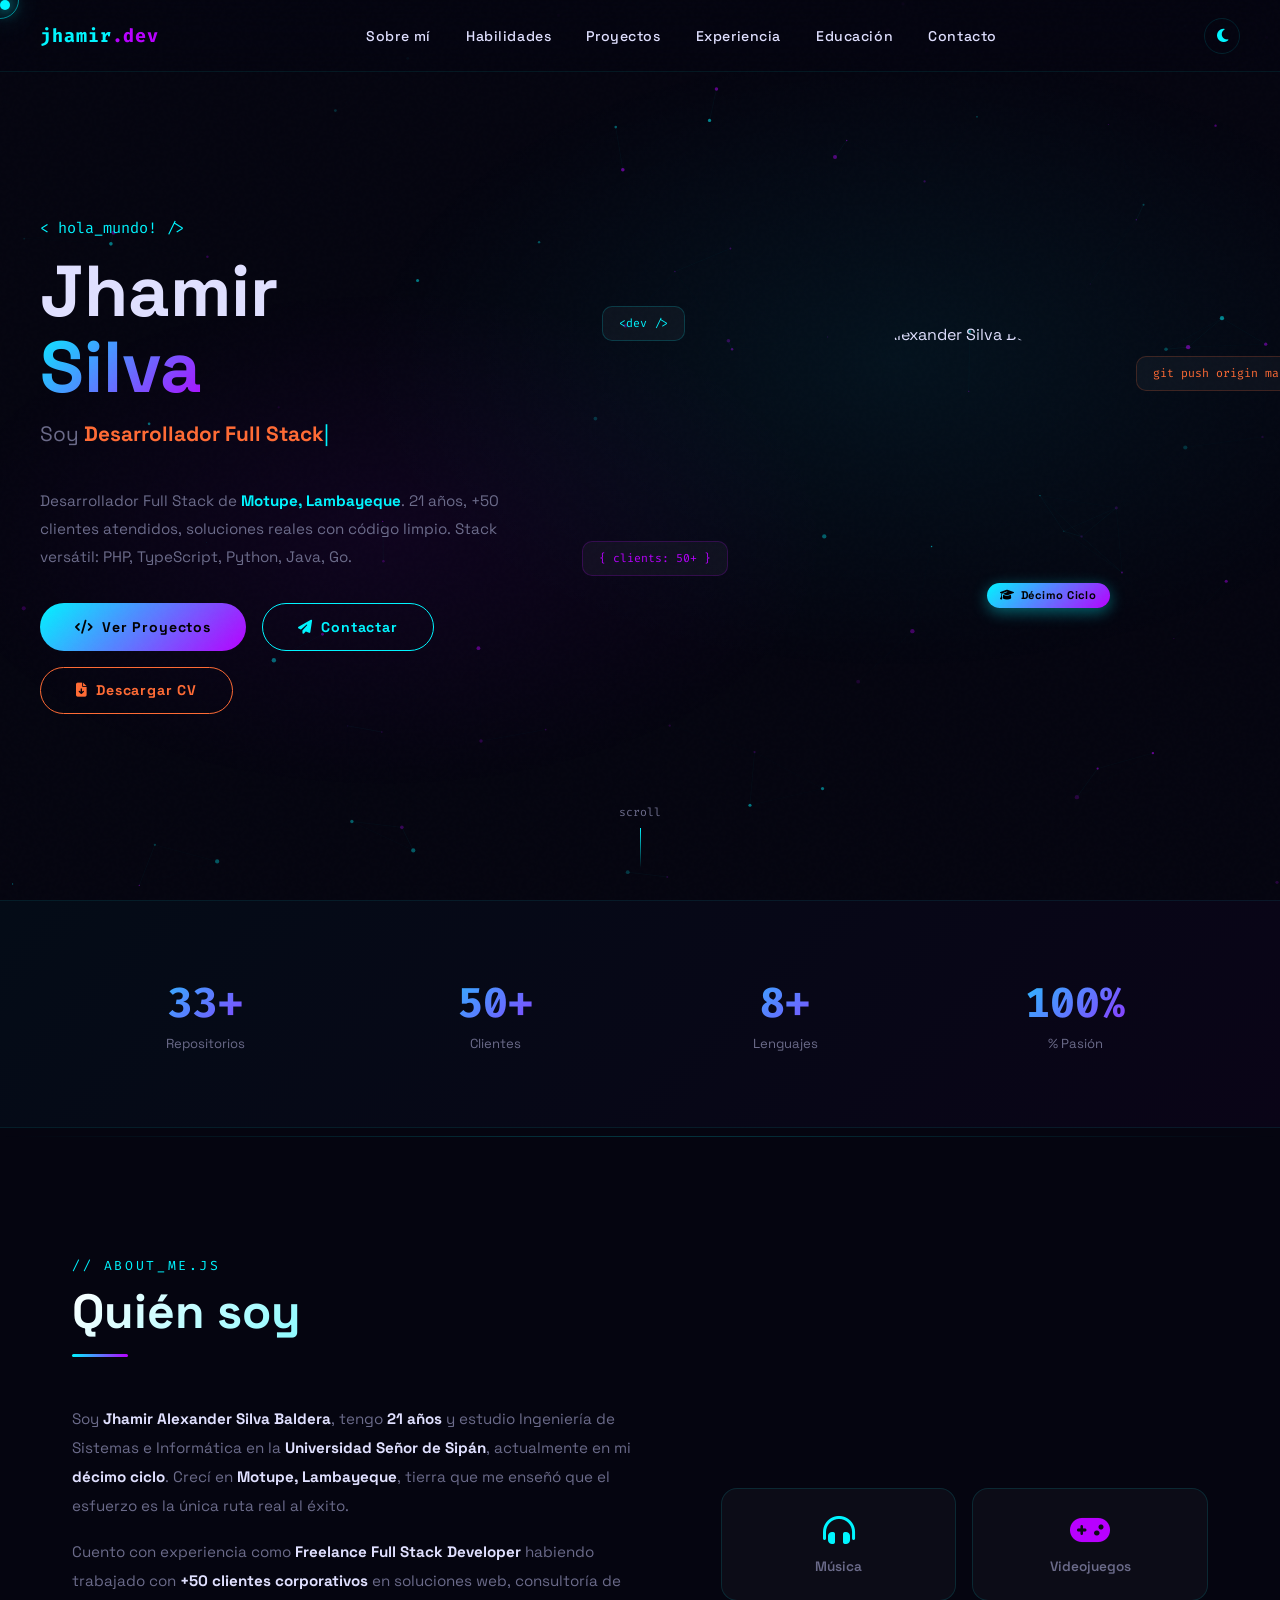
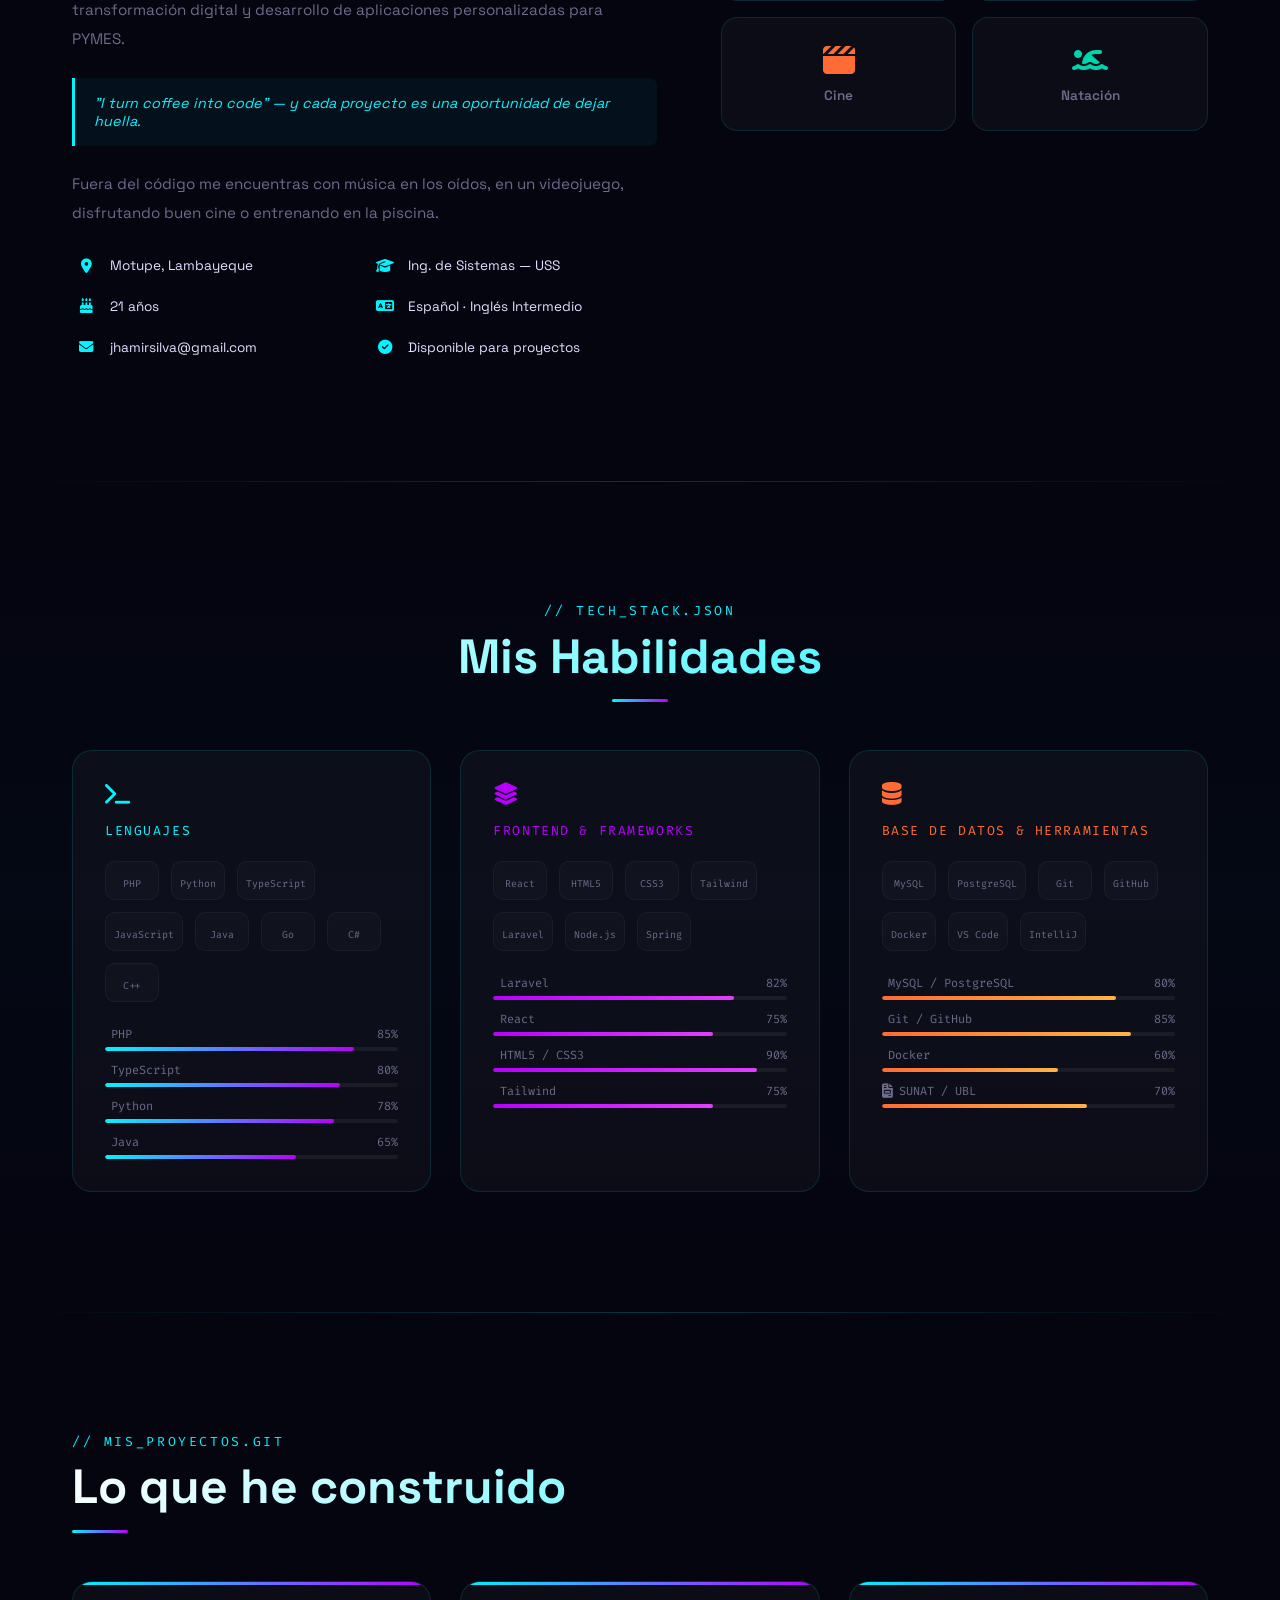
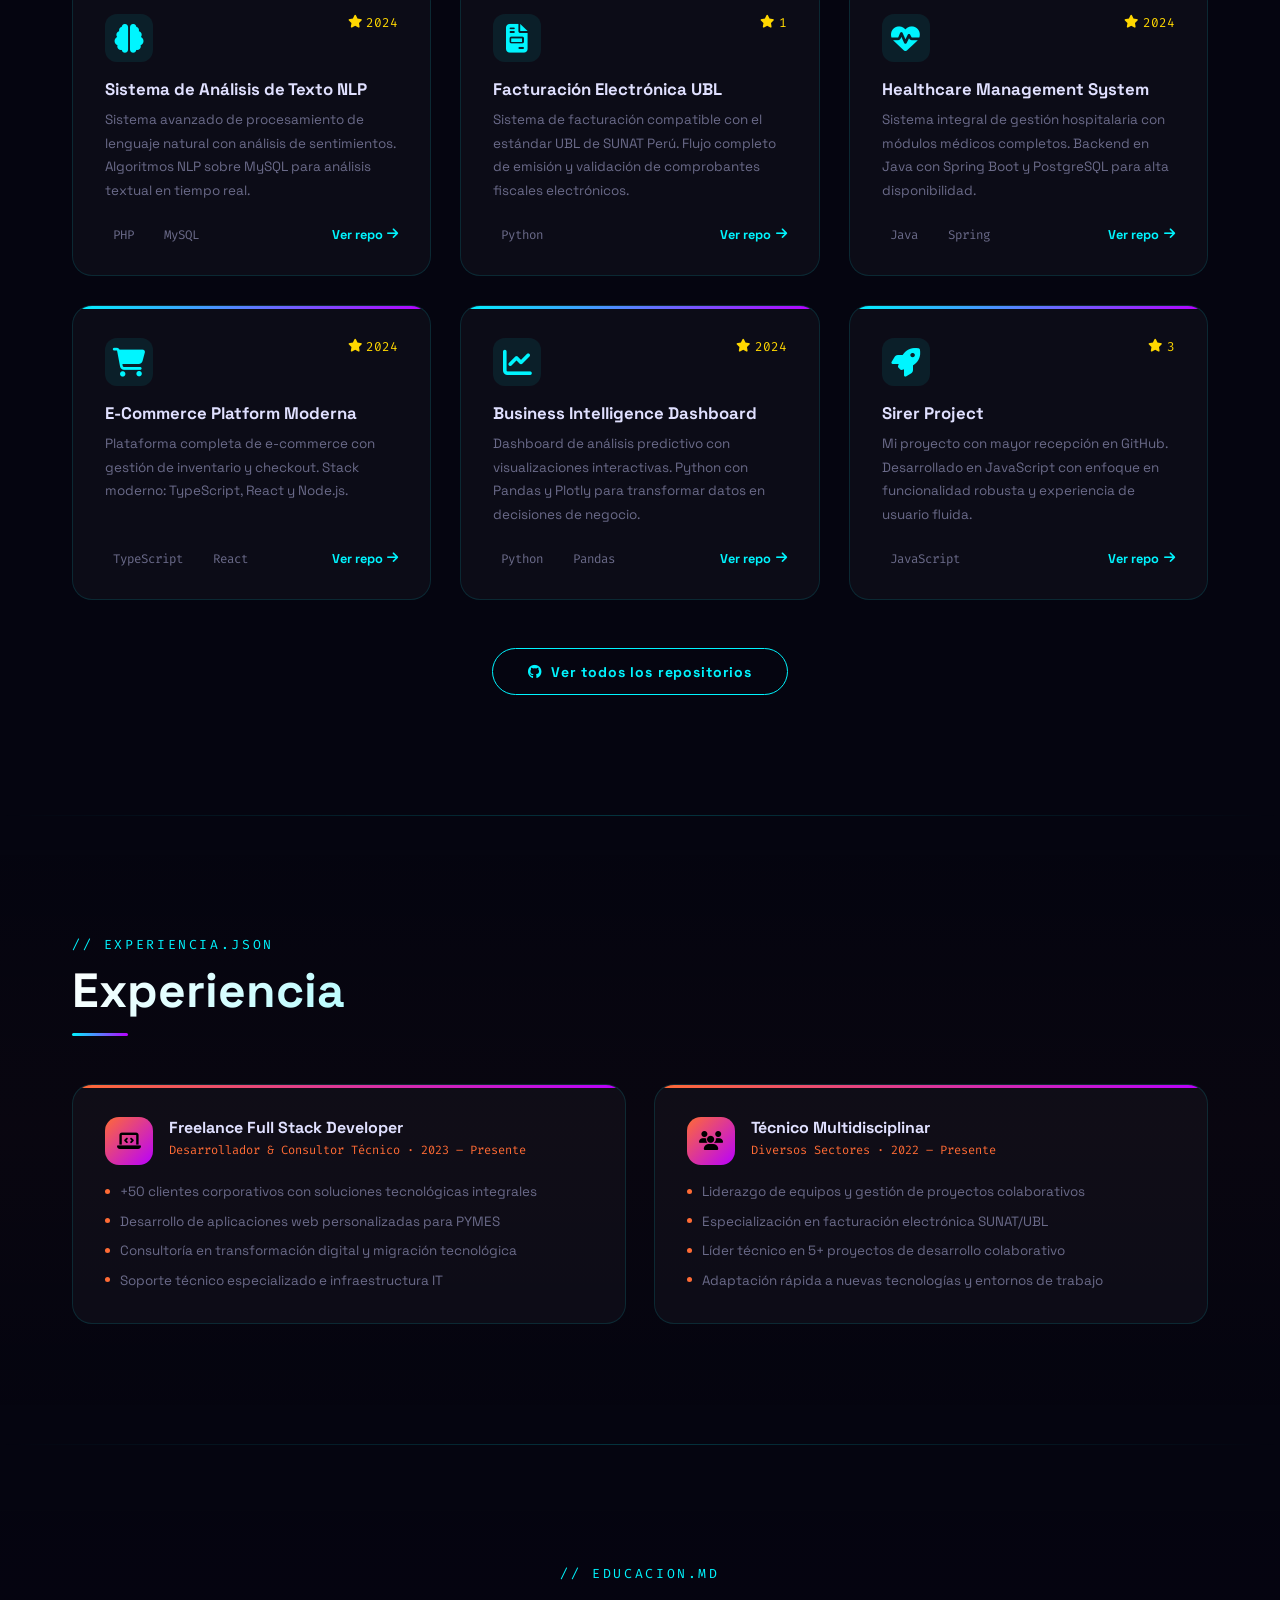
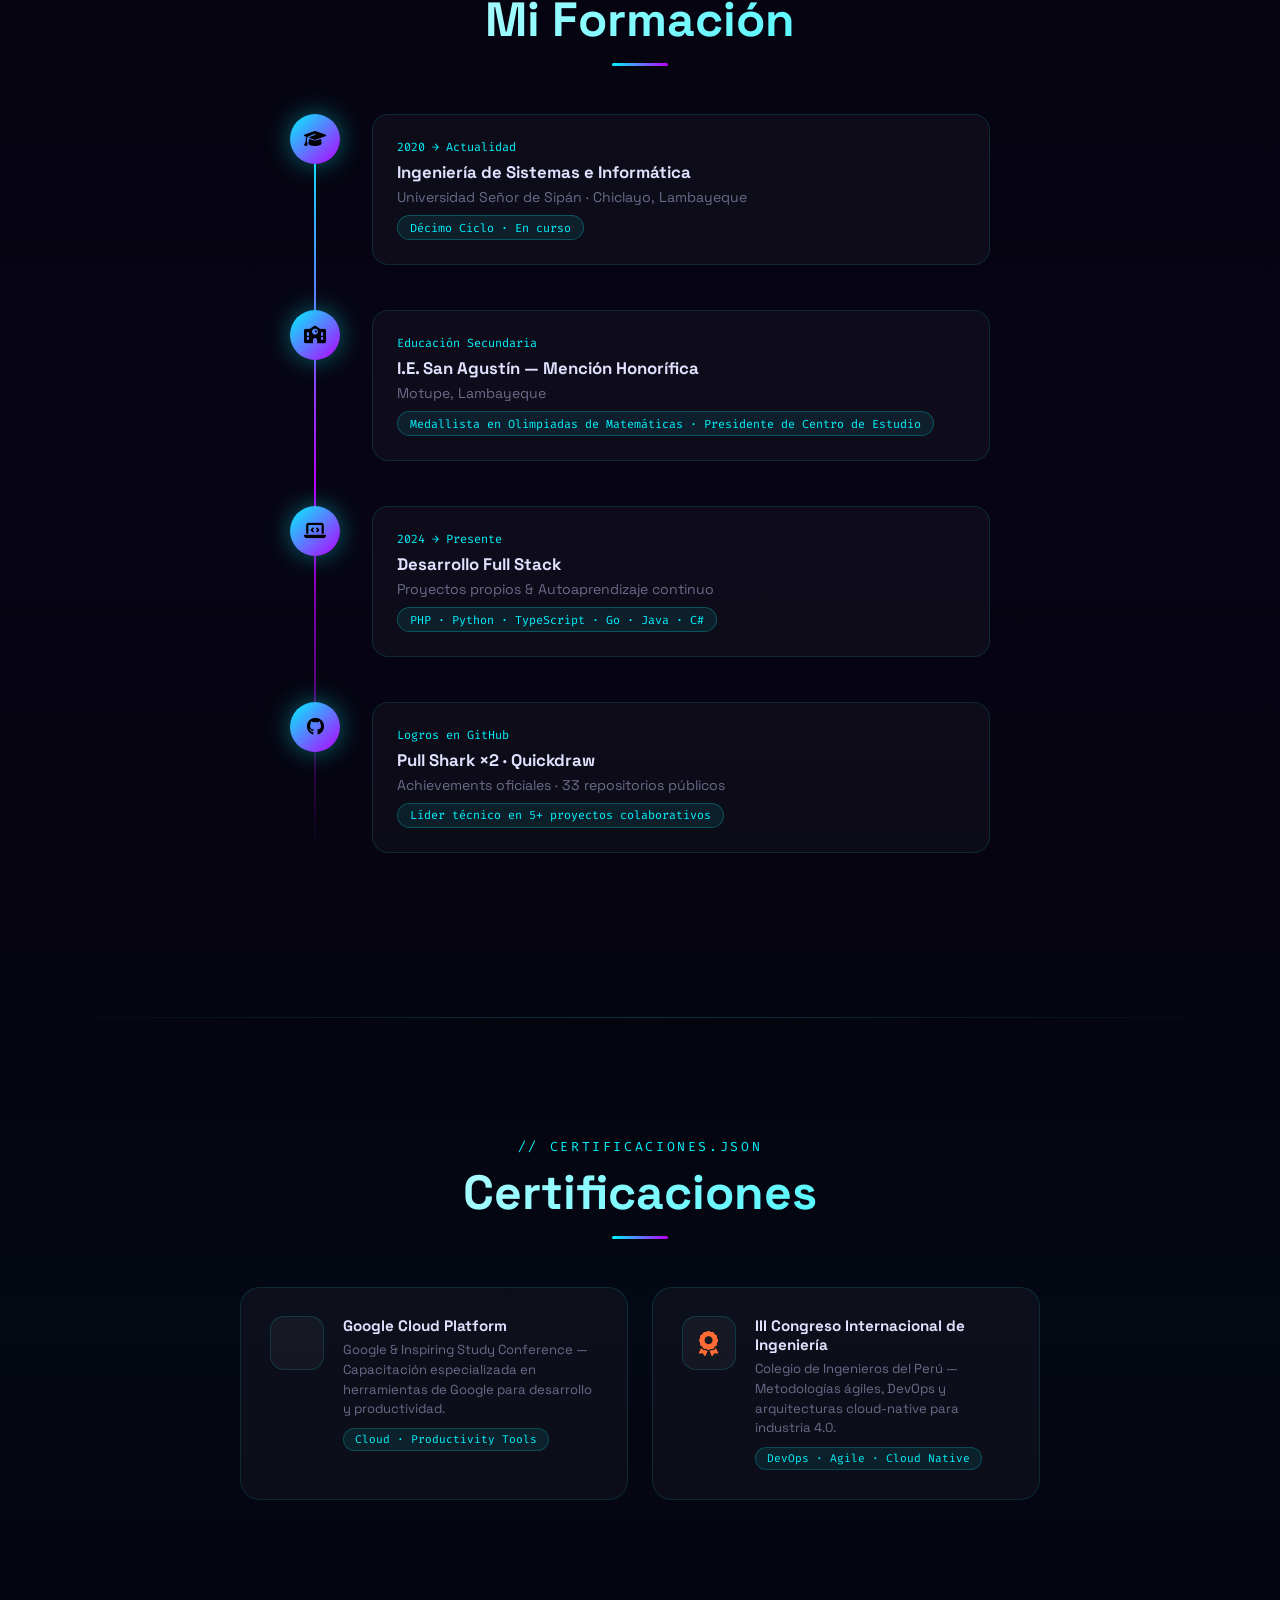
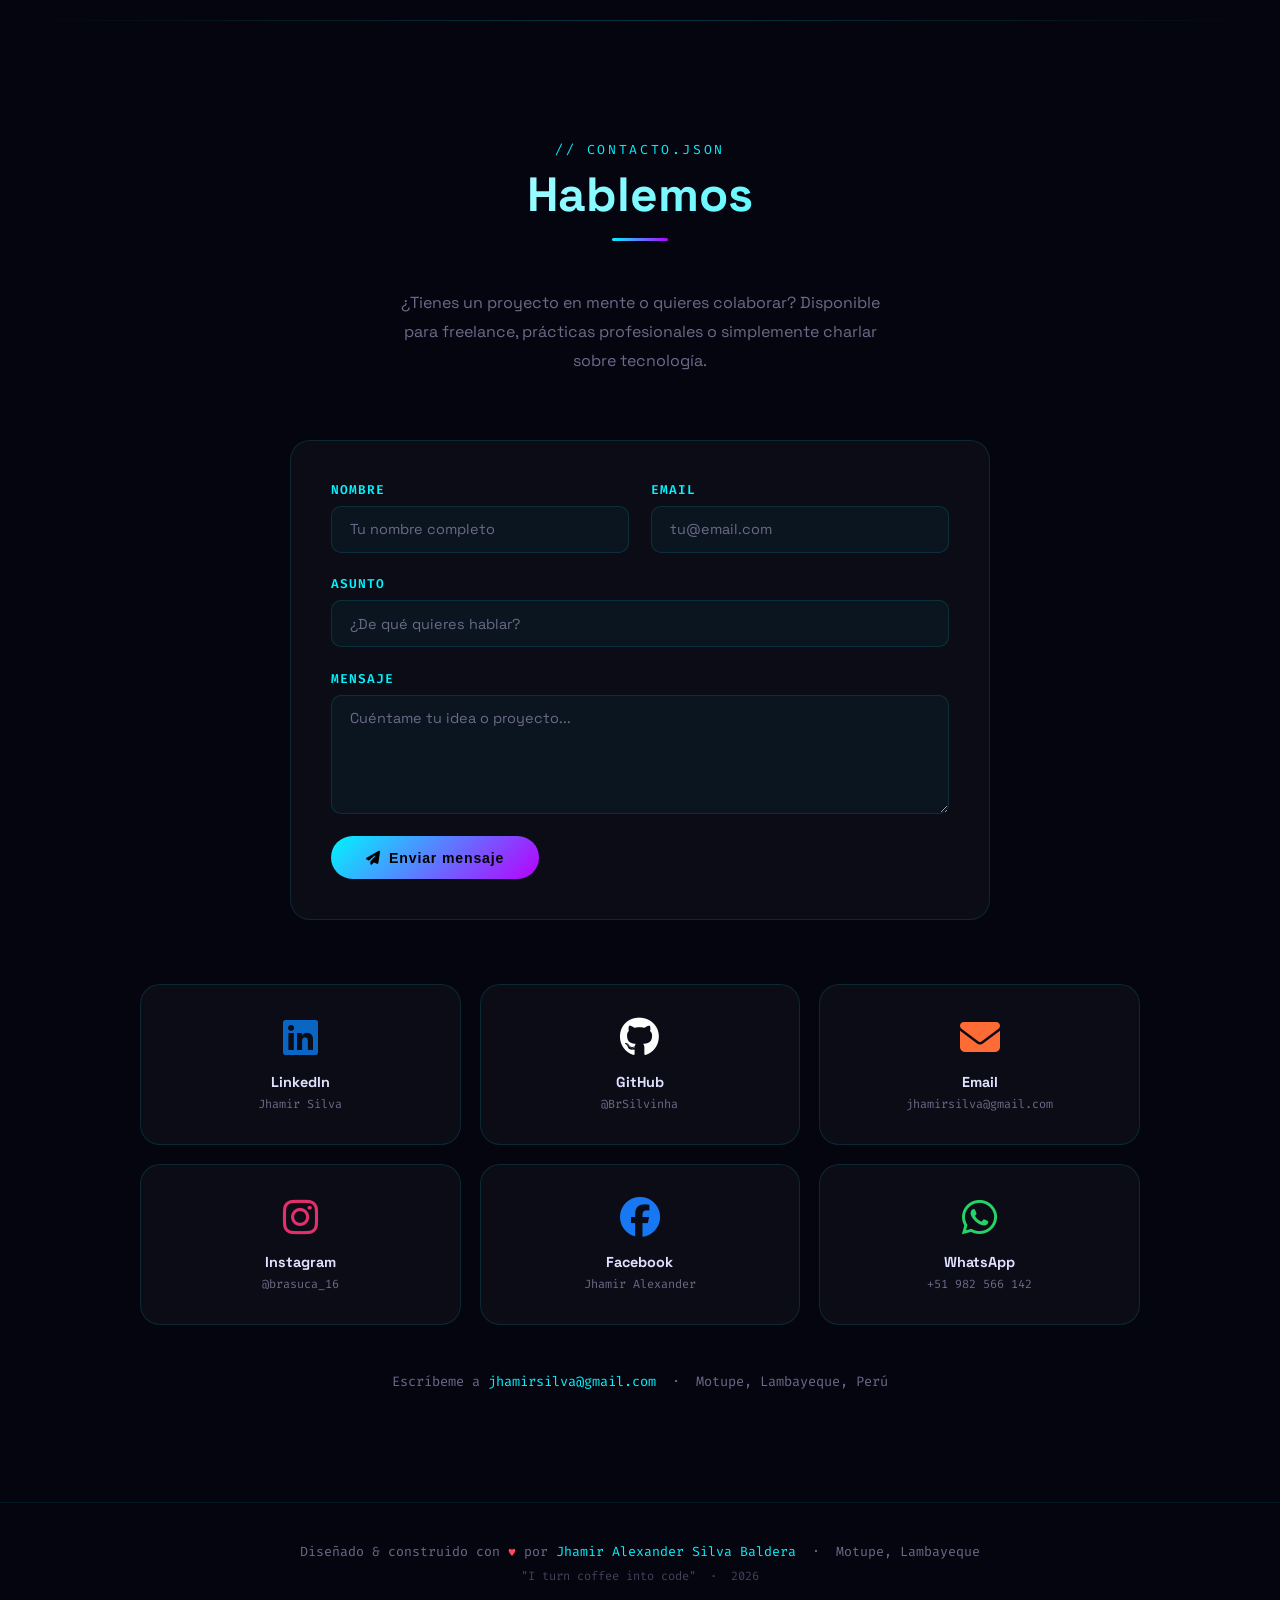
==== commit ed092e99: "fix: URL correcta de LinkedIn" ====
--- a/index.html
+++ b/index.html
@@ -825,8 +825,7 @@
             </form>
 
             <div class="social-grid">
-                <!-- Actualiza la URL con tu perfil real de LinkedIn -->
-                <a href="https://www.linkedin.com/in/jhamir-silva/" target="_blank" rel="noopener noreferrer" class="social-card linkedin reveal">
+                <a href="https://www.linkedin.com/in/jhamir-a-silva-baldera-05938139a/" target="_blank" rel="noopener noreferrer" class="social-card linkedin reveal">
                     <i class="fab fa-linkedin social-icon"></i>
                     <div class="social-name">LinkedIn</div>
                     <div class="social-handle">Jhamir Silva</div>
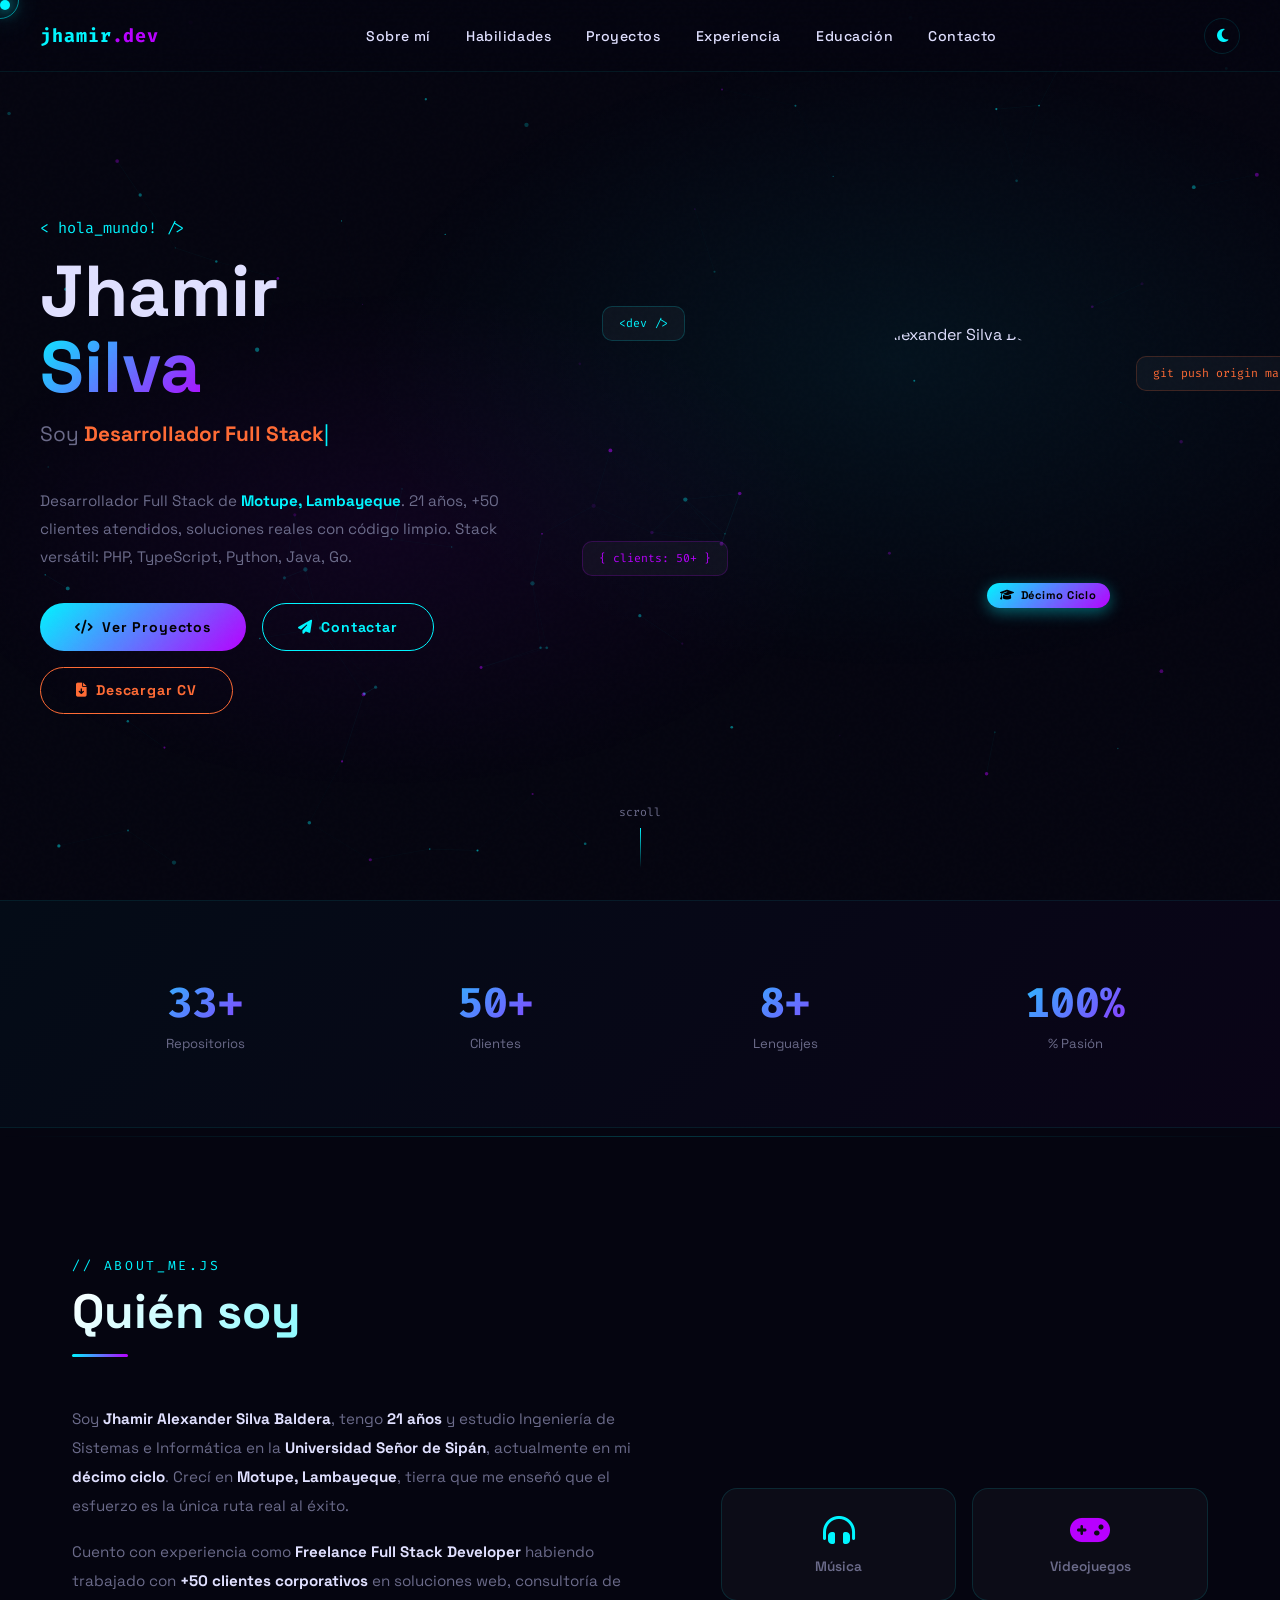
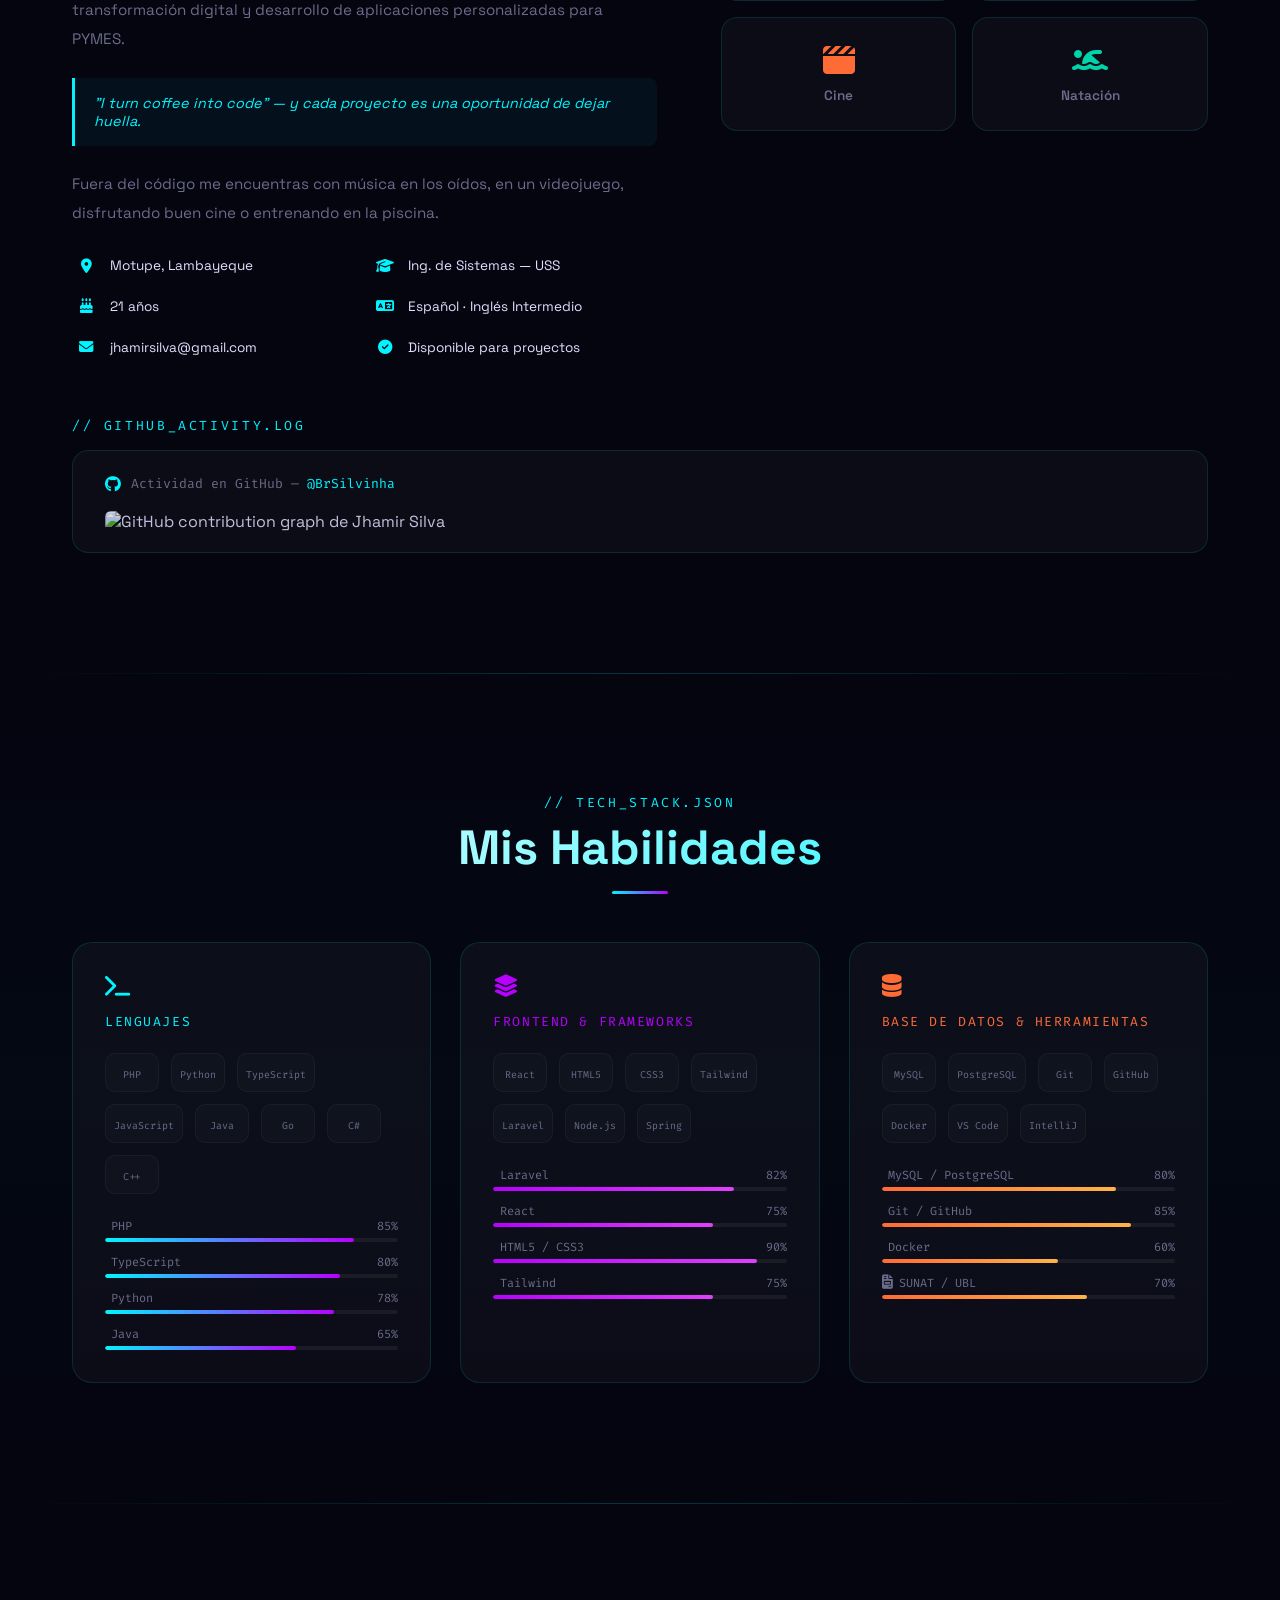
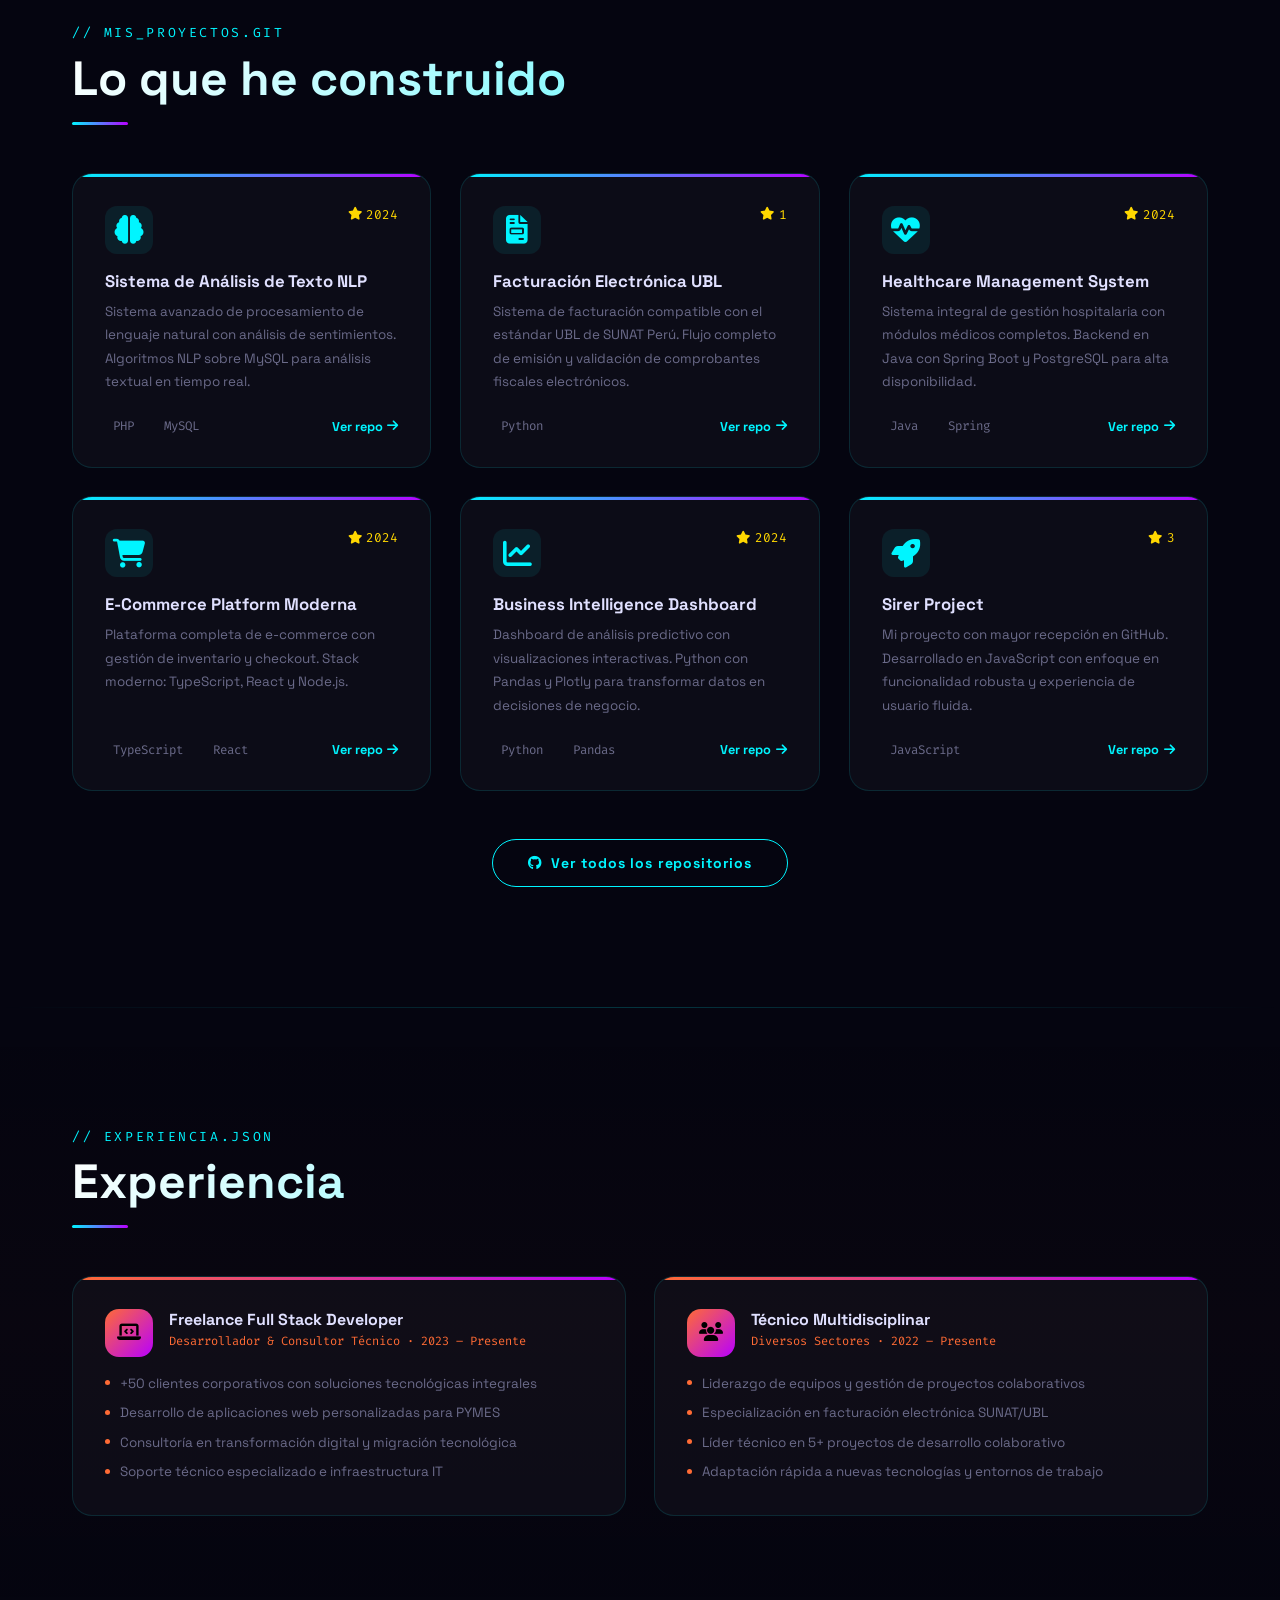
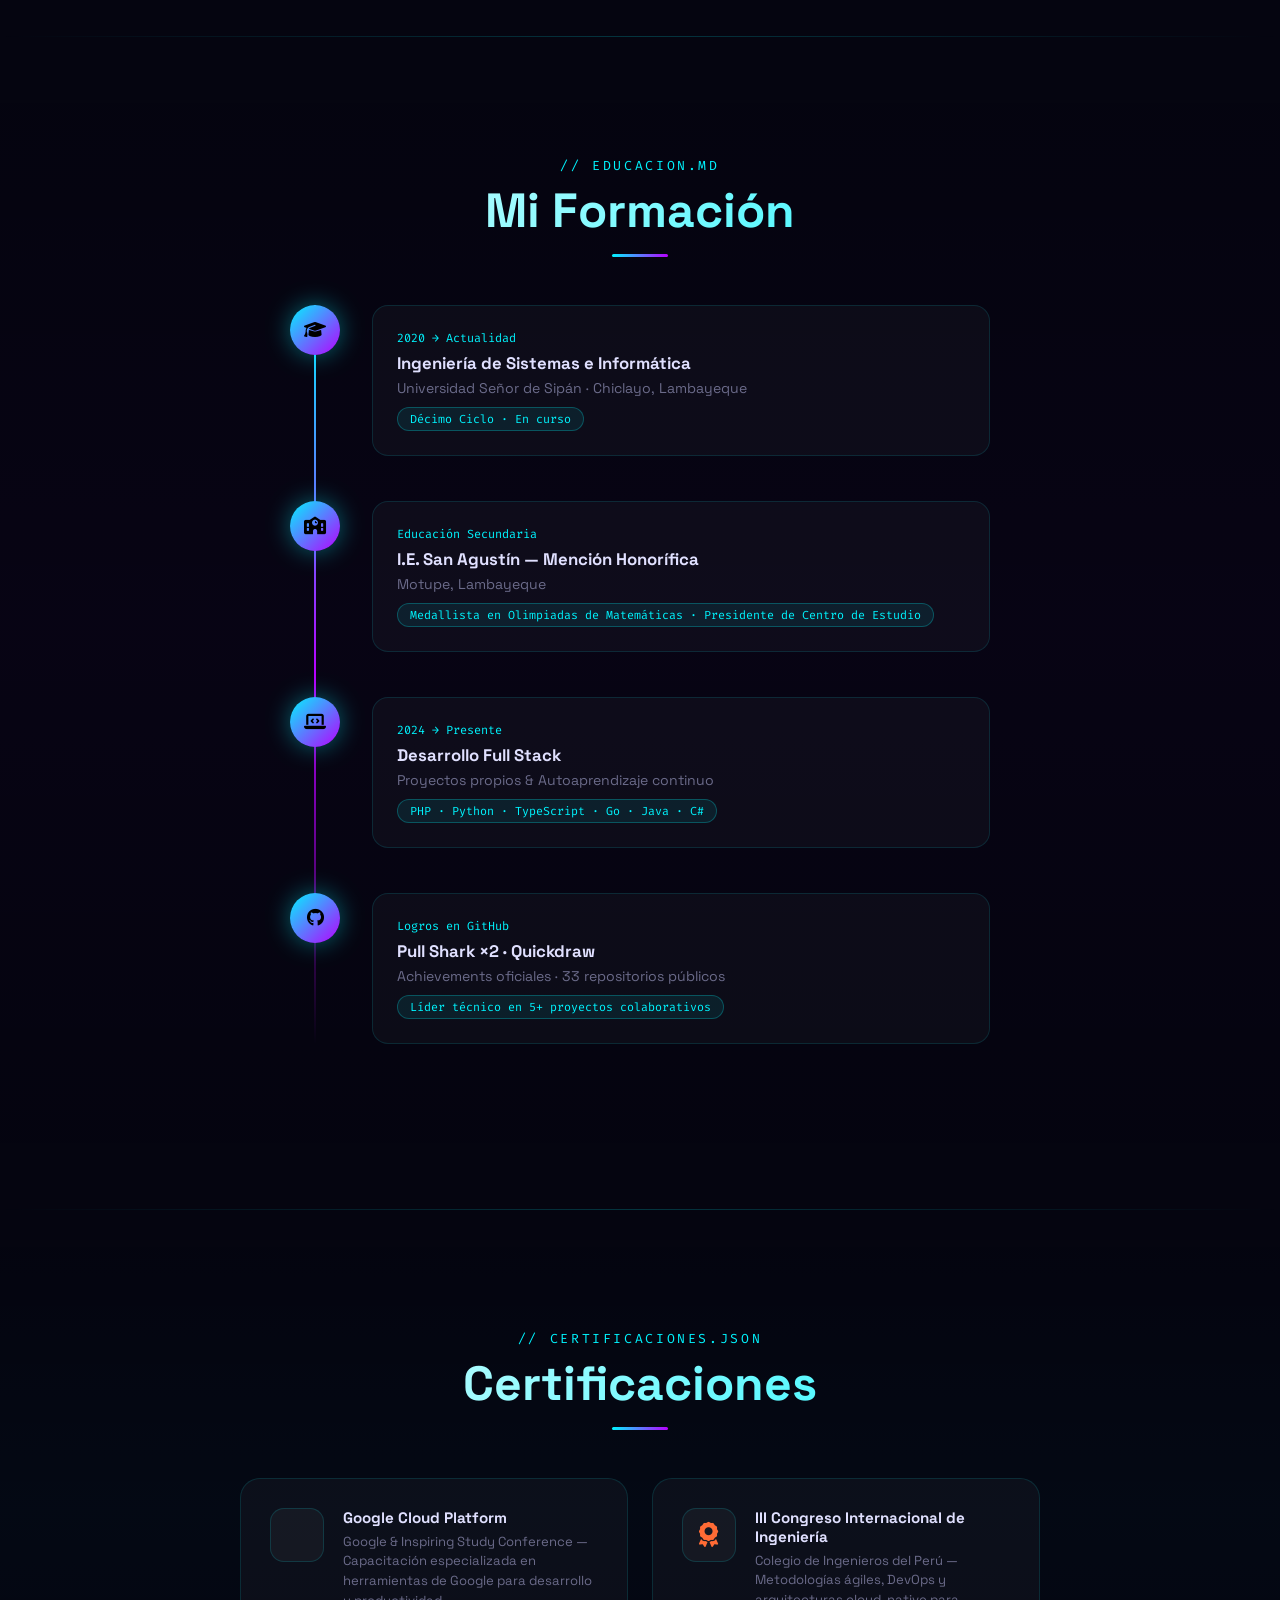
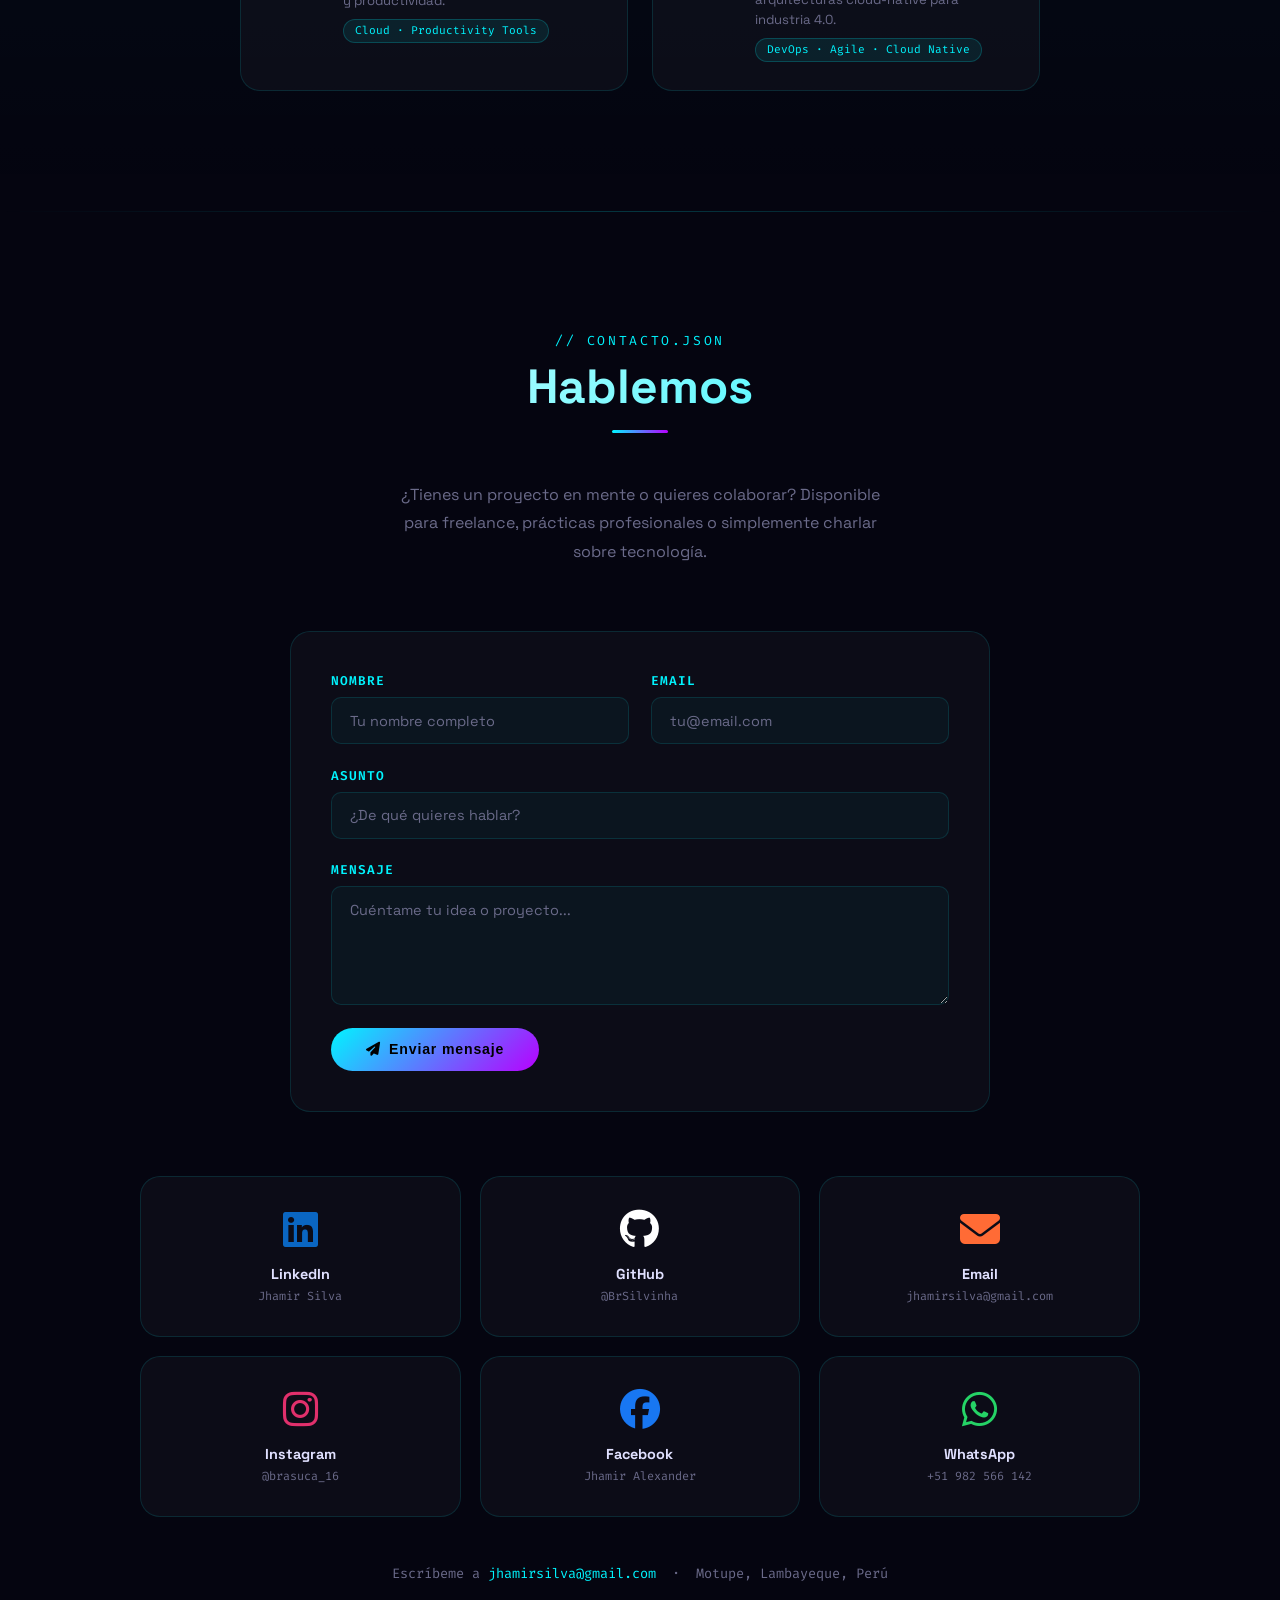
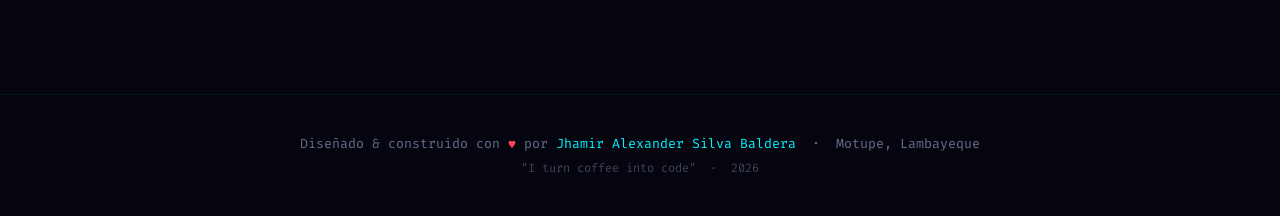
==== commit 51a69ae0: "feat: robots.txt, schema JSON-LD y GitHub contribution graph - Agrega robots.txt con referencia al s" ====
--- a/index.html
+++ b/index.html
@@ -25,6 +25,35 @@
 
     <title>Jhamir Silva | Dev Portfolio</title>
     <link rel="icon" type="image/svg+xml" href="favicon.svg">
+    <link rel="canonical" href="https://cv-jhamir.vercel.app">
+
+    <!-- Schema JSON-LD — SEO estructurado -->
+    <script type="application/ld+json">
+    {
+      "@context": "https://schema.org",
+      "@type": "Person",
+      "name": "Jhamir Alexander Silva Baldera",
+      "url": "https://cv-jhamir.vercel.app",
+      "image": "https://avatars.githubusercontent.com/u/172061765?v=4",
+      "jobTitle": "Full Stack Developer",
+      "description": "Desarrollador Full Stack con +50 clientes corporativos. PHP, TypeScript, Python, Java, Go. Motupe, Lambayeque, Perú.",
+      "address": {
+        "@type": "PostalAddress",
+        "addressLocality": "Motupe",
+        "addressRegion": "Lambayeque",
+        "addressCountry": "PE"
+      },
+      "alumniOf": {
+        "@type": "CollegeOrUniversity",
+        "name": "Universidad Señor de Sipán"
+      },
+      "sameAs": [
+        "https://github.com/BrSilvinha",
+        "https://www.linkedin.com/in/jhamir-a-silva-baldera-05938139a/"
+      ],
+      "knowsAbout": ["PHP", "TypeScript", "Python", "Java", "Go", "React", "Laravel", "Node.js", "Docker", "PostgreSQL", "MySQL", "Redis"]
+    }
+    </script>
 
     <!-- Fonts -->
     <link href="https://fonts.googleapis.com/css2?family=Fira+Code:wght@400;500;700&family=Space+Grotesk:wght@400;500;600;700&display=swap" rel="stylesheet">
@@ -261,6 +290,24 @@
                 </div>
 
             </div>
+
+            <!-- GitHub Activity Graph -->
+            <div class="github-graph reveal">
+                <p class="section-tag">// github_activity.log</p>
+                <div class="github-graph-inner">
+                    <div class="github-graph-header">
+                        <i class="fab fa-github"></i>
+                        <span>Actividad en GitHub — <a href="https://github.com/BrSilvinha" target="_blank" rel="noopener noreferrer">@BrSilvinha</a></span>
+                    </div>
+                    <img
+                        src="https://ghchart.rshah.org/00f5ff/BrSilvinha"
+                        alt="GitHub contribution graph de Jhamir Silva"
+                        class="github-contrib-chart"
+                        loading="lazy"
+                    >
+                </div>
+            </div>
+
         </div>
     </section>
 
--- a/css/about.css
+++ b/css/about.css
@@ -103,6 +103,45 @@
     font-weight: 600;
 }
 
+/* ── GitHub Contribution Graph ─────────────────────────── */
+.github-graph {
+    margin-top: 3.5rem;
+}
+.github-graph .section-tag {
+    margin-bottom: 1rem;
+}
+.github-graph-inner {
+    background: var(--card);
+    border: 1px solid var(--card-border);
+    border-radius: 16px;
+    padding: 1.5rem 2rem 1.2rem;
+    overflow: hidden;
+    transition: border-color 0.3s;
+}
+.github-graph-inner:hover {
+    border-color: rgba(0, 245, 255, 0.25);
+}
+.github-graph-header {
+    display: flex;
+    align-items: center;
+    gap: 0.6rem;
+    font-size: 0.82rem;
+    color: var(--muted);
+    font-family: var(--font-mono);
+    margin-bottom: 1.2rem;
+}
+.github-graph-header i { color: var(--primary); font-size: 1rem; }
+.github-graph-header a { color: var(--primary); text-decoration: none; }
+.github-graph-header a:hover { text-decoration: underline; }
+.github-contrib-chart {
+    width: 100%;
+    height: auto;
+    display: block;
+    border-radius: 6px;
+    opacity: 0.85;
+    filter: saturate(1.2);
+}
+
 /* ── Responsive About ──────────────────────────────────── */
 @media (max-width: 768px) {
     .about-grid { grid-template-columns: 1fr; }
@@ -110,4 +149,5 @@
 @media (max-width: 520px) {
     .interests-grid  { grid-template-columns: repeat(2, 1fr); }
     .about-info      { grid-template-columns: 1fr; }
+    .github-graph-inner { padding: 1rem 1rem 0.8rem; }
 }
